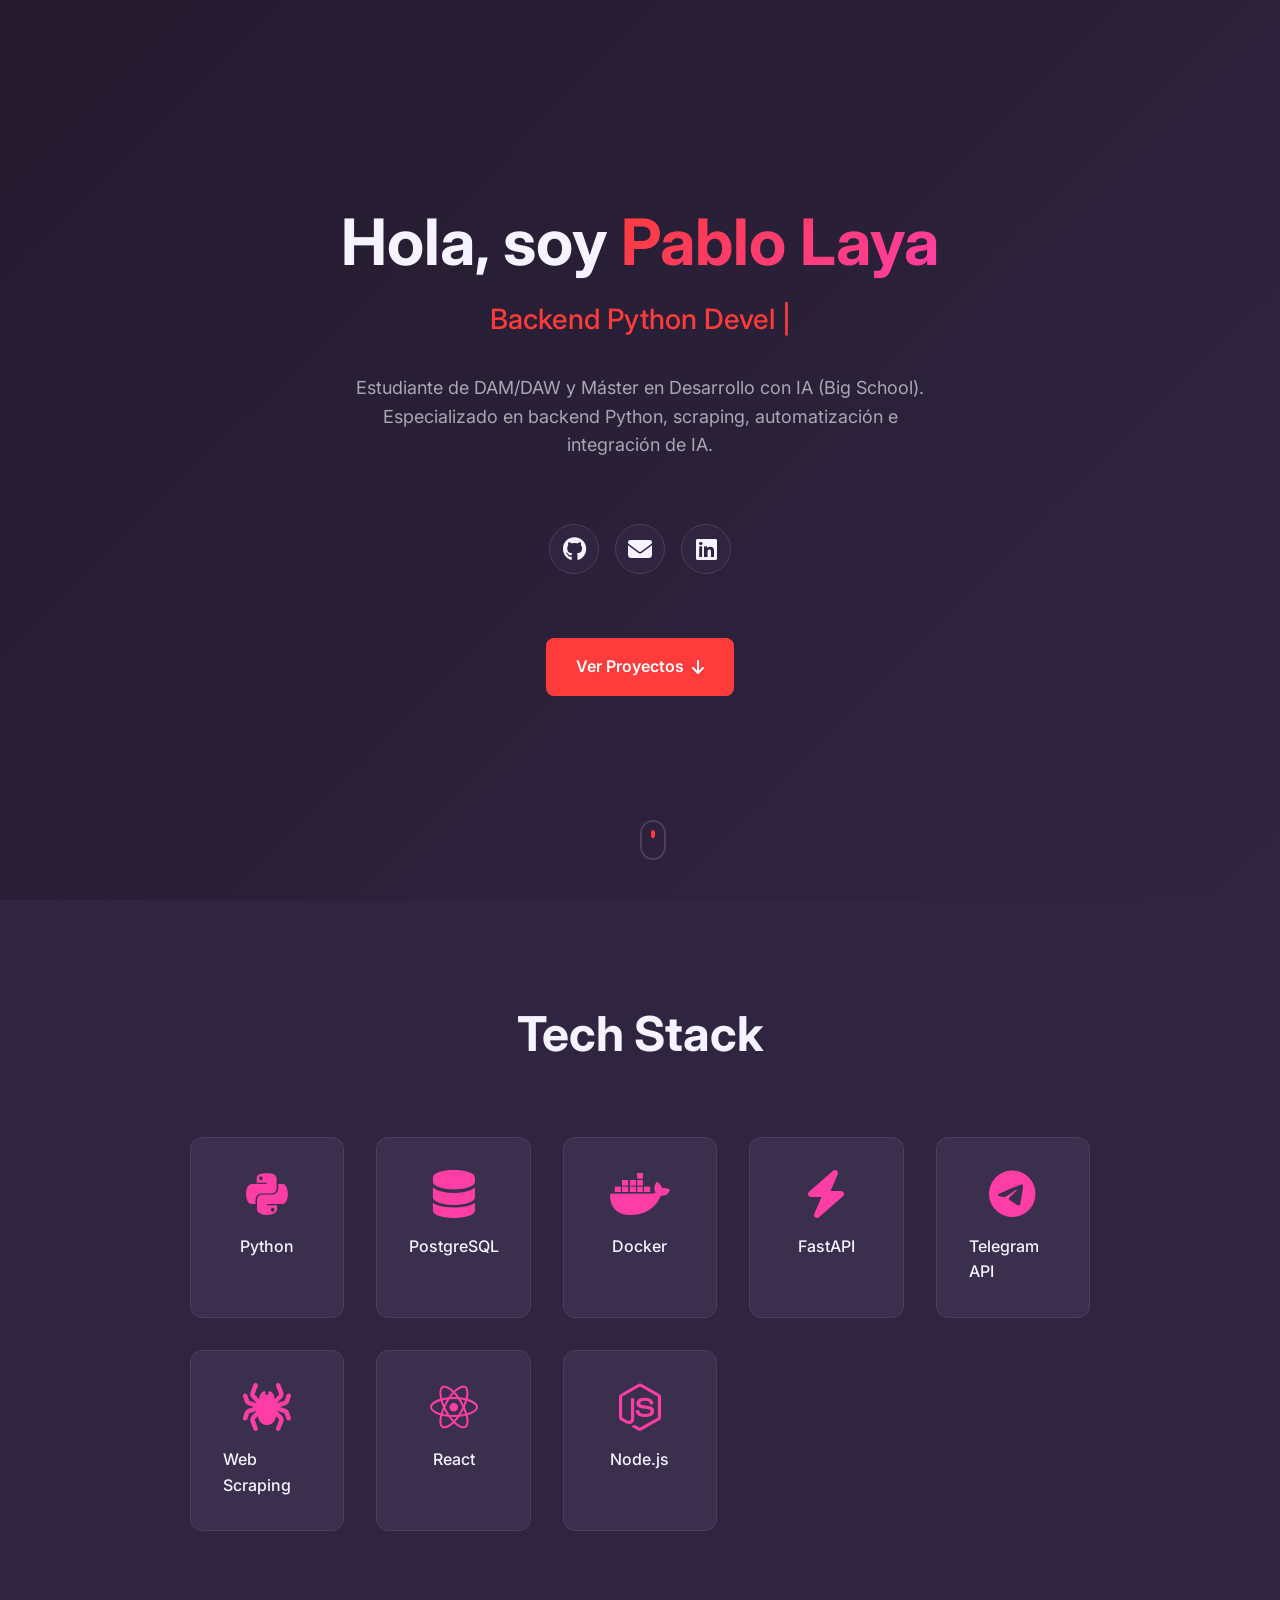
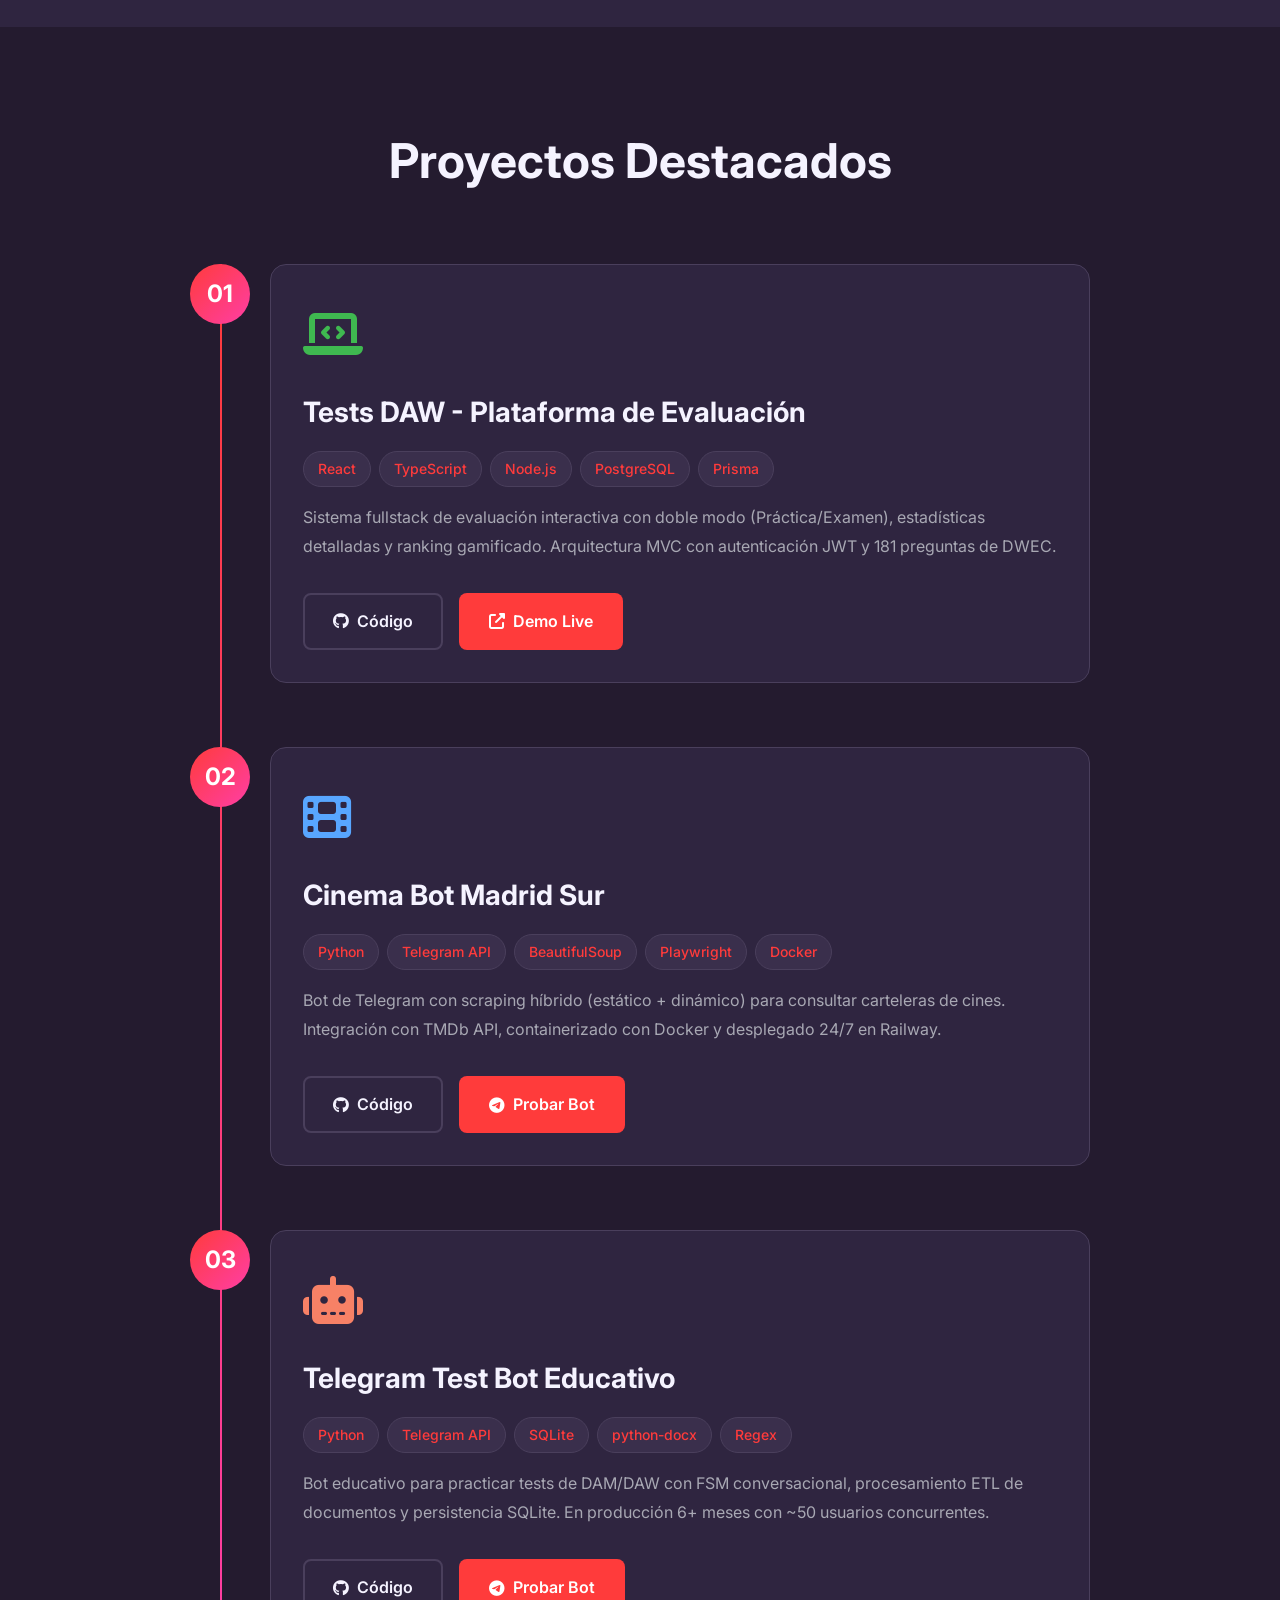
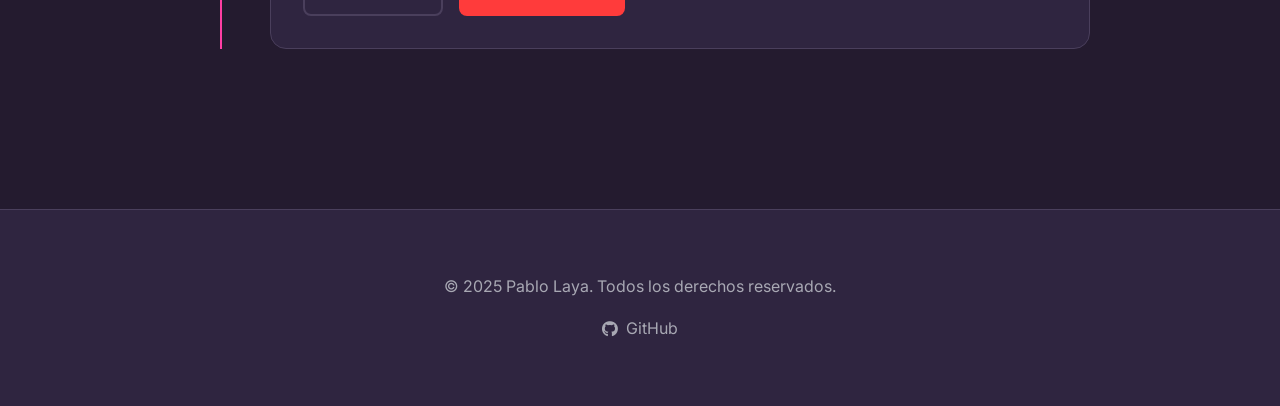
==== index.html @ 4c07b193 "feat(index): añadir icono de LinkedIn junto a GitHub y email" ====
<!DOCTYPE html>
<html lang="es">
<head>
    <meta charset="UTF-8">
    <meta name="viewport" content="width=device-width, initial-scale=1.0">
    <meta name="description" content="Portfolio de Pablo Laya - Backend Python Developer especializado en scraping, automatización e integración de IA">
    <meta name="author" content="Pablo Laya">
    
    <!-- Open Graph -->
    <meta property="og:title" content="Pablo Laya - Backend Python Developer">
    <meta property="og:description" content="Portfolio de proyectos: Bots de Telegram, Web Scraping y Aplicaciones Full Stack">
    <meta property="og:type" content="website">
    <meta property="og:url" content="https://prodelaya.dev">
    
    <title>Pablo Laya | Backend Python Developer</title>
    
    <!-- Favicon -->
    <link rel="icon" href="assets/favicon-16.png?v=1" sizes="16x16" type="image/png">
    
    <!-- Fonts -->
    <link rel="preconnect" href="https://fonts.googleapis.com">
    <link rel="preconnect" href="https://fonts.gstatic.com" crossorigin>
    <link href="https://fonts.googleapis.com/css2?family=Inter:wght@400;500;600;700&display=swap" rel="stylesheet">
    
    <!-- Font Awesome -->
    <link rel="stylesheet" href="https://cdnjs.cloudflare.com/ajax/libs/font-awesome/6.4.2/css/all.min.css">
    
    <!-- AOS Animation Library -->
    <link rel="stylesheet" href="https://unpkg.com/aos@2.3.1/dist/aos.css">
    
    <!-- Estilos -->
    <link rel="stylesheet" href="styles.css">
</head>
<body>
    <!-- HERO SECTION -->
    <section class="hero" id="hero">
        <div class="container">
            <div class="hero-content" data-aos="fade-up" data-aos-duration="800">
                <h1 class="hero-title">
                    Hola, soy <span class="gradient-text">Pablo Laya</span>
                </h1>
                <div class="hero-subtitle">
                    <span id="typing-text"></span>
                    <span class="cursor">|</span>
                </div>
                <p class="hero-description">
                    Estudiante de DAM/DAW y Máster en Desarrollo con IA (Big School).
                    Especializado en backend Python, scraping, automatización e integración de IA.
                </p>
                
                <div class="social-links">
                    <a href="https://github.com/Prodelaya" target="_blank" rel="noopener" class="social-link" aria-label="GitHub">
                        <i class="fa-brands fa-github"></i>
                    </a>
                    <button id="emailBtn" class="social-link" aria-label="Email" title="Copiar email">
                        <i class="fa-solid fa-envelope"></i>
                    </button>
                    <a href="https://www.linkedin.com/in/pablo-laya-bol%C3%ADvar/" target="_blank" rel="noopener" class="social-link" aria-label="LinkedIn">
                    <i class="fab fa-linkedin"></i>
                    </a>

                </div>
                
                <a href="#projects" class="btn-primary scroll-btn">
                    Ver Proyectos
                    <i class="fa-solid fa-arrow-down"></i>
                </a>
            </div>
        </div>
        
        <!-- Scroll indicator -->
        <div class="scroll-indicator" data-aos="fade-up" data-aos-delay="1000">
            <div class="mouse"></div>
        </div>
    </section>

    <!-- TECH STACK SECTION -->
    <section class="tech-stack" id="tech-stack">
        <div class="container">
            <h2 class="section-title" data-aos="fade-up">Tech Stack</h2>
            <div class="tech-grid">
                <div class="tech-item" data-aos="zoom-in" data-aos-delay="100">
                    <i class="fa-brands fa-python"></i>
                    <span>Python</span>
                </div>
                <div class="tech-item" data-aos="zoom-in" data-aos-delay="150">
                    <i class="fa-solid fa-database"></i>
                    <span>PostgreSQL</span>
                </div>
                <div class="tech-item" data-aos="zoom-in" data-aos-delay="200">
                    <i class="fa-brands fa-docker"></i>
                    <span>Docker</span>
                </div>
                <div class="tech-item" data-aos="zoom-in" data-aos-delay="250">
                    <i class="fa-solid fa-bolt"></i>
                    <span>FastAPI</span>
                </div>
                <div class="tech-item" data-aos="zoom-in" data-aos-delay="300">
                    <i class="fa-brands fa-telegram"></i>
                    <span>Telegram API</span>
                </div>
                <div class="tech-item" data-aos="zoom-in" data-aos-delay="350">
                    <i class="fa-solid fa-spider"></i>
                    <span>Web Scraping</span>
                </div>
                <div class="tech-item" data-aos="zoom-in" data-aos-delay="400">
                    <i class="fa-brands fa-react"></i>
                    <span>React</span>
                </div>
                <div class="tech-item" data-aos="zoom-in" data-aos-delay="450">
                    <i class="fa-brands fa-node-js"></i>
                    <span>Node.js</span>
                </div>
            </div>
        </div>
    </section>

    <!-- PROJECTS SECTION -->
    <section class="projects" id="projects">
        <div class="container">
            <h2 class="section-title" data-aos="fade-up">Proyectos Destacados</h2>
            
            <div class="timeline">
                <!-- Project 1: Tests DAW -->
                <div class="project-card" data-aos="fade-up" data-aos-delay="100">
                    <div class="project-number">01</div>
                    <div class="project-content">
                        <div class="project-icon" style="color: #3fb950;">
                            <i class="fa-solid fa-laptop-code"></i>
                        </div>
                        <h3 class="project-title">Tests DAW - Plataforma de Evaluación</h3>
                        <div class="tech-badges">
                            <span class="badge">React</span>
                            <span class="badge">TypeScript</span>
                            <span class="badge">Node.js</span>
                            <span class="badge">PostgreSQL</span>
                            <span class="badge">Prisma</span>
                        </div>
                        <p class="project-description">
                            Sistema fullstack de evaluación interactiva con doble modo (Práctica/Examen), 
                            estadísticas detalladas y ranking gamificado. Arquitectura MVC con autenticación JWT 
                            y 181 preguntas de DWEC.
                        </p>
                        <div class="project-links">
                            <a href="https://github.com/Prodelaya/proyecto-daw-tests" target="_blank" rel="noopener" class="btn-secondary">
                                <i class="fa-brands fa-github"></i> Código
                            </a>
                            <a href="https://tests-daw.prodelaya.dev/" target="_blank" rel="noopener" class="btn-primary">
                                <i class="fa-solid fa-external-link-alt"></i> Demo Live
                            </a>
                        </div>
                    </div>
                </div>

                <!-- Project 2: Cinema Bot -->
                <div class="project-card" data-aos="fade-up" data-aos-delay="200">
                    <div class="project-number">02</div>
                    <div class="project-content">
                        <div class="project-icon" style="color: #58a6ff;">
                            <i class="fa-solid fa-film"></i>
                        </div>
                        <h3 class="project-title">Cinema Bot Madrid Sur</h3>
                        <div class="tech-badges">
                            <span class="badge">Python</span>
                            <span class="badge">Telegram API</span>
                            <span class="badge">BeautifulSoup</span>
                            <span class="badge">Playwright</span>
                            <span class="badge">Docker</span>
                        </div>
                        <p class="project-description">
                            Bot de Telegram con scraping híbrido (estático + dinámico) para consultar carteleras 
                            de cines. Integración con TMDb API, containerizado con Docker y desplegado 24/7 en Railway.
                        </p>
                        <div class="project-links">
                            <a href="https://github.com/Prodelaya/bot-cinema-madrid-sur" target="_blank" rel="noopener" class="btn-secondary">
                                <i class="fa-brands fa-github"></i> Código
                            </a>
                            <a href="https://t.me/cinema_sur_madrid_bot" target="_blank" rel="noopener" class="btn-primary">
                                <i class="fa-brands fa-telegram"></i> Probar Bot
                            </a>
                        </div>
                    </div>
                </div>

                <!-- Project 3: Test Bot -->
                <div class="project-card" data-aos="fade-up" data-aos-delay="300">
                    <div class="project-number">03</div>
                    <div class="project-content">
                        <div class="project-icon" style="color: #f78166;">
                            <i class="fa-solid fa-robot"></i>
                        </div>
                        <h3 class="project-title">Telegram Test Bot Educativo</h3>
                        <div class="tech-badges">
                            <span class="badge">Python</span>
                            <span class="badge">Telegram API</span>
                            <span class="badge">SQLite</span>
                            <span class="badge">python-docx</span>
                            <span class="badge">Regex</span>
                        </div>
                        <p class="project-description">
                            Bot educativo para practicar tests de DAM/DAW con FSM conversacional, procesamiento ETL 
                            de documentos y persistencia SQLite. En producción 6+ meses con ~50 usuarios concurrentes.
                        </p>
                        <div class="project-links">
                            <a href="https://github.com/Prodelaya/telegram-test-bot" target="_blank" rel="noopener" class="btn-secondary">
                                <i class="fa-brands fa-github"></i> Código
                            </a>
                            <a href="https://t.me/Tests_Jobie_Bot" target="_blank" rel="noopener" class="btn-primary">
                                <i class="fa-brands fa-telegram"></i> Probar Bot
                            </a>
                        </div>
                    </div>
                </div>
            </div>
        </div>
    </section>

    <!-- FOOTER -->
    <footer class="footer">
        <div class="container">
            <p>&copy; 2025 Pablo Laya. Todos los derechos reservados.</p>
            <div class="footer-links">
                <a href="https://github.com/Prodelaya" target="_blank" rel="noopener">
                    <i class="fa-brands fa-github"></i> GitHub
                </a>
            </div>
        </div>
    </footer>

    <!-- Modal de Email -->
    <div id="emailModal" class="email-modal">
        <div class="email-modal-content">
            <button id="closeModal" class="close-modal">&times;</button>
            <div class="email-display">proyectos.delaya@gmail.com</div>
            <button id="copyEmailBtn" class="btn-primary">
                <i class="fa-solid fa-copy"></i> Copiar Email
            </button>
        </div>
    </div>

    <!-- Toast de confirmación -->
    <div id="toast" class="toast">
        <i class="fa-solid fa-check-circle"></i>
        <span>Email copiado al portapapeles</span>
    </div>

    <!-- Scripts -->
    <script src="https://unpkg.com/aos@2.3.1/dist/aos.js"></script>
    <script src="script.js"></script>
</body>
</html>
---- styles.css ----
/* ========================================
   CSS VARIABLES (Dark Purple Theme)
   ======================================== */
:root {
    /* Colors */
    --bg-primary: #241B2F;
    --bg-secondary: #2F2540;
    --bg-tertiary: #3A2F4C;
    --bg-pattern: #7d6e8f;
    
    --text-primary: #F5F3FF;
    --text-secondary: #A8A8B3;
    
    --accent: #FF3B3B;
    --accent-hover: #FF6B6B;
    --accent-secondary: #FF3EA5;
    --accent-dark: #ad1d38;
    
    --success: #FF3EA5;
    --warning: #FF6B6B;
    --border: #4A3F5C;
    
    /* Typography */
    --font-family: 'Inter', -apple-system, BlinkMacSystemFont, 'Segoe UI', sans-serif;
    --font-size-base: 16px;
    
    /* Spacing */
    --spacing-xs: 0.5rem;
    --spacing-sm: 1rem;
    --spacing-md: 2rem;
    --spacing-lg: 4rem;
    --spacing-xl: 6rem;
    
    /* Transitions */
    --transition-fast: 0.2s ease;
    --transition-normal: 0.3s ease;
}

/* ========================================
   RESET & BASE STYLES
   ======================================== */
* {
    margin: 0;
    padding: 0;
    box-sizing: border-box;
}

html {
    scroll-behavior: smooth;
    font-size: var(--font-size-base);
}

body {
    font-family: var(--font-family);
    background-color: var(--bg-primary);
    color: var(--text-primary);
    line-height: 1.6;
    overflow-x: hidden;
}

.container {
    max-width: 1200px;
    margin: 0 auto;
    padding: 0 var(--spacing-md);
}

/* ========================================
   HERO SECTION
   ======================================== */
.hero {
    min-height: 100vh;
    display: flex;
    align-items: center;
    justify-content: center;
    position: relative;
    background: linear-gradient(135deg, var(--bg-primary) 0%, var(--bg-secondary) 100%);
}

.hero-content {
    text-align: center;
    max-width: 800px;
    user-select: none; /* Evitar selección de texto */
    cursor: default; /* Cursor normal en toda la sección */
}

.hero-title {
    font-size: clamp(2.5rem, 5vw, 4rem);
    font-weight: 700;
    margin-bottom: var(--spacing-sm);
    line-height: 1.2;
}

.gradient-text {
    background: linear-gradient(135deg, #FF3B3B 0%, #FF3EA5 100%);
    -webkit-background-clip: text;
    -webkit-text-fill-color: transparent;
    background-clip: text;
}

.hero-subtitle {
    font-size: clamp(1.25rem, 3vw, 1.75rem);
    color: var(--accent);
    margin-bottom: var(--spacing-md);
    min-height: 2.5rem;
    font-weight: 500;
}

.cursor {
    animation: blink 1s infinite;
}

@keyframes blink {
    0%, 50% { opacity: 1; }
    51%, 100% { opacity: 0; }
}

.hero-description {
    font-size: 1.125rem;
    color: var(--text-secondary);
    margin-bottom: var(--spacing-lg);
    max-width: 600px;
    margin-left: auto;
    margin-right: auto;
}

/* Social Links */
.social-links {
    display: flex;
    gap: var(--spacing-sm);
    justify-content: center;
    margin-bottom: var(--spacing-lg);
}

.social-link {
    width: 50px;
    height: 50px;
    display: flex;
    align-items: center;
    justify-content: center;
    background-color: var(--bg-secondary);
    border: 1px solid var(--border);
    border-radius: 50%;
    color: var(--text-primary);
    font-size: 1.5rem;
    text-decoration: none;
    transition: all var(--transition-normal);
    cursor: pointer; /* Cursor pointer explícito para botones */
}

.social-link:hover {
    background-color: var(--accent);
    border-color: var(--accent);
    transform: translateY(-4px) scale(1.1);
}

/* Buttons */
.btn-primary,
.btn-secondary {
    display: inline-flex;
    align-items: center;
    gap: 0.5rem;
    padding: 0.875rem 1.75rem;
    border-radius: 8px;
    font-weight: 600;
    text-decoration: none;
    transition: all var(--transition-normal);
    border: 2px solid transparent;
}

.btn-primary {
    background-color: var(--accent);
    color: #fff;
}

.btn-primary:hover {
    background-color: var(--accent-hover);
    transform: translateY(-2px);
    box-shadow: 0 8px 20px rgba(88, 166, 255, 0.3);
}

.btn-secondary {
    background-color: transparent;
    color: var(--text-primary);
    border-color: var(--border);
}

.btn-secondary:hover {
    border-color: var(--accent);
    color: var(--accent);
    transform: translateY(-2px);
}

/* Scroll Indicator */
.scroll-indicator {
    position: absolute;
    bottom: 40px;
    left: 50%;
    transform: translateX(-50%);
}

.mouse {
    width: 26px;
    height: 40px;
    border: 2px solid var(--border);
    border-radius: 20px;
    position: relative;
}

.mouse::before {
    content: '';
    width: 4px;
    height: 8px;
    background: var(--accent);
    border-radius: 2px;
    position: absolute;
    top: 8px;
    left: 50%;
    transform: translateX(-50%);
    animation: scroll 2s infinite;
}

@keyframes scroll {
    0% { opacity: 1; top: 8px; }
    100% { opacity: 0; top: 20px; }
}

/* ========================================
   TECH STACK SECTION
   ======================================== */
.tech-stack {
    padding: var(--spacing-xl) 0;
    background-color: var(--bg-secondary);
}

.section-title {
    font-size: clamp(2rem, 4vw, 3rem);
    text-align: center;
    margin-bottom: var(--spacing-lg);
    font-weight: 700;
}

.tech-grid {
    display: grid;
    grid-template-columns: repeat(auto-fit, minmax(140px, 1fr));
    gap: var(--spacing-md);
    max-width: 900px;
    margin: 0 auto;
}

.tech-item {
    display: flex;
    flex-direction: column;
    align-items: center;
    gap: var(--spacing-sm);
    padding: var(--spacing-md);
    background-color: var(--bg-tertiary);
    border: 1px solid var(--border);
    border-radius: 12px;
    transition: all var(--transition-normal);
}

.tech-item:hover {
    border-color: var(--success);
    transform: translateY(-8px);
    box-shadow: 0 12px 24px rgba(255, 62, 165, 0.2);
}

.tech-item i {
    font-size: 3rem;
    color: var(--success);
}

.tech-item span {
    font-weight: 500;
    color: var(--text-primary);
}

/* ========================================
   PROJECTS SECTION
   ======================================== */
.projects {
    padding: var(--spacing-xl) 0;
    background-color: var(--bg-primary);
}

.timeline {
    position: relative;
    max-width: 900px;
    margin: 0 auto;
}

/* Timeline Line */
.timeline::before {
    content: '';
    position: absolute;
    left: 30px;
    top: 0;
    bottom: 0;
    width: 2px;
    background: linear-gradient(to bottom, #FF3B3B, #FF3EA5);
}

.project-card {
    position: relative;
    margin-bottom: var(--spacing-lg);
    padding-left: 80px;
}

.project-number {
    position: absolute;
    left: 0;
    top: 0;
    width: 60px;
    height: 60px;
    background: linear-gradient(135deg, #FF3B3B, #FF3EA5);
    border-radius: 50%;
    display: flex;
    align-items: center;
    justify-content: center;
    font-size: 1.5rem;
    font-weight: 700;
    color: #fff;
    z-index: 2;
}

.project-content {
    background-color: var(--bg-secondary);
    border: 1px solid var(--border);
    border-radius: 16px;
    padding: var(--spacing-md);
    transition: all var(--transition-normal);
}

.project-content:hover {
    border-color: var(--accent);
    transform: translateY(-4px);
    box-shadow: 0 12px 30px rgba(88, 166, 255, 0.15);
}

.project-icon {
    font-size: 3rem;
    margin-bottom: var(--spacing-sm);
}

.project-title {
    font-size: 1.75rem;
    margin-bottom: var(--spacing-sm);
    color: var(--text-primary);
}

.tech-badges {
    display: flex;
    flex-wrap: wrap;
    gap: 0.5rem;
    margin-bottom: var(--spacing-sm);
}

.badge {
    padding: 0.375rem 0.875rem;
    background-color: var(--bg-tertiary);
    border: 1px solid var(--border);
    border-radius: 20px;
    font-size: 0.875rem;
    color: var(--accent);
    font-weight: 500;
}

.project-description {
    color: var(--text-secondary);
    margin-bottom: var(--spacing-md);
    line-height: 1.8;
}

.project-links {
    display: flex;
    gap: var(--spacing-sm);
    flex-wrap: wrap;
}

/* ========================================
   FOOTER
   ======================================== */
.footer {
    background-color: var(--bg-secondary);
    padding: var(--spacing-lg) 0;
    text-align: center;
    border-top: 1px solid var(--border);
}

.footer p {
    color: var(--text-secondary);
    margin-bottom: var(--spacing-sm);
}

.footer-links {
    display: flex;
    justify-content: center;
    gap: var(--spacing-md);
}

.footer-links a {
    color: var(--text-secondary);
    text-decoration: none;
    transition: color var(--transition-fast);
    display: flex;
    align-items: center;
    gap: 0.5rem;
}

.footer-links a:hover {
    color: var(--accent);
}

/* ========================================
   RESPONSIVE
   ======================================== */
@media (max-width: 768px) {
    :root {
        --spacing-lg: 3rem;
        --spacing-xl: 4rem;
    }
    
    .hero-title {
        font-size: 2rem;
    }
    
    .hero-subtitle {
        font-size: 1.25rem;
    }
    
    .tech-grid {
        grid-template-columns: repeat(auto-fit, minmax(120px, 1fr));
        gap: var(--spacing-sm);
    }
    
    .timeline::before {
        left: 20px;
    }
    
    .project-card {
        padding-left: 60px;
    }
    
    .project-number {
        width: 50px;
        height: 50px;
        font-size: 1.25rem;
    }
    
    .project-title {
        font-size: 1.5rem;
    }
    
    .project-links {
        flex-direction: column;
    }
    
    .btn-primary,
    .btn-secondary {
        width: 100%;
        justify-content: center;
    }
}

@media (max-width: 480px) {
    .container {
        padding: 0 var(--spacing-sm);
    }
    
    .tech-grid {
        grid-template-columns: repeat(2, 1fr);
    }
    
    .social-links {
        gap: 0.75rem;
    }
    
    .social-link {
        width: 45px;
        height: 45px;
        font-size: 1.25rem;
    }
}

/* ========================================
   EMAIL MODAL
   ======================================== */
.email-modal {
    display: none;
    position: fixed;
    top: 0;
    left: 0;
    width: 100%;
    height: 100%;
    background-color: rgba(0, 0, 0, 0.8);
    z-index: 1000;
    justify-content: center;
    align-items: center;
    backdrop-filter: blur(4px);
}

.email-modal.active {
    display: flex;
    animation: fadeIn 0.3s ease;
}

@keyframes fadeIn {
    from { opacity: 0; }
    to { opacity: 1; }
}

.email-modal-content {
    background-color: var(--bg-secondary);
    border: 1px solid var(--border);
    border-radius: 16px;
    padding: var(--spacing-lg);
    max-width: 500px;
    width: 90%;
    text-align: center;
    position: relative;
    animation: slideUp 0.3s ease;
}

@keyframes slideUp {
    from {
        transform: translateY(50px);
        opacity: 0;
    }
    to {
        transform: translateY(0);
        opacity: 1;
    }
}

.close-modal {
    position: absolute;
    top: 1rem;
    right: 1rem;
    background: none;
    border: none;
    color: var(--text-secondary);
    font-size: 2rem;
    cursor: pointer;
    transition: color var(--transition-fast);
    line-height: 1;
}

.close-modal:hover {
    color: var(--text-primary);
}

.email-display {
    font-family: 'Courier New', monospace;
    font-size: 1.25rem;
    color: var(--accent);
    background-color: var(--bg-tertiary);
    padding: var(--spacing-md);
    border-radius: 8px;
    margin-bottom: var(--spacing-md);
    border: 1px solid var(--border);
    word-break: break-all;
    user-select: all; /* Permitir selección solo del email */
}

#copyEmailBtn {
    width: 100%;
}

/* ========================================
   TOAST NOTIFICATION
   ======================================== */
.toast {
    position: fixed;
    bottom: 2rem;
    right: 2rem;
    background-color: var(--success);
    color: #fff;
    padding: 1rem 1.5rem;
    border-radius: 8px;
    display: flex;
    align-items: center;
    gap: 0.75rem;
    font-weight: 500;
    box-shadow: 0 8px 20px rgba(63, 185, 80, 0.4);
    transform: translateX(400px);
    transition: transform 0.3s ease;
    z-index: 2000;
}

.toast.show {
    transform: translateX(0);
}

.toast i {
    font-size: 1.25rem;
}

@media (max-width: 768px) {
    .toast {
        bottom: 1rem;
        right: 1rem;
        left: 1rem;
        width: auto;
    }
    
    .email-modal-content {
        padding: var(--spacing-md);
    }
    
    .email-display {
        font-size: 1rem;
    }
}
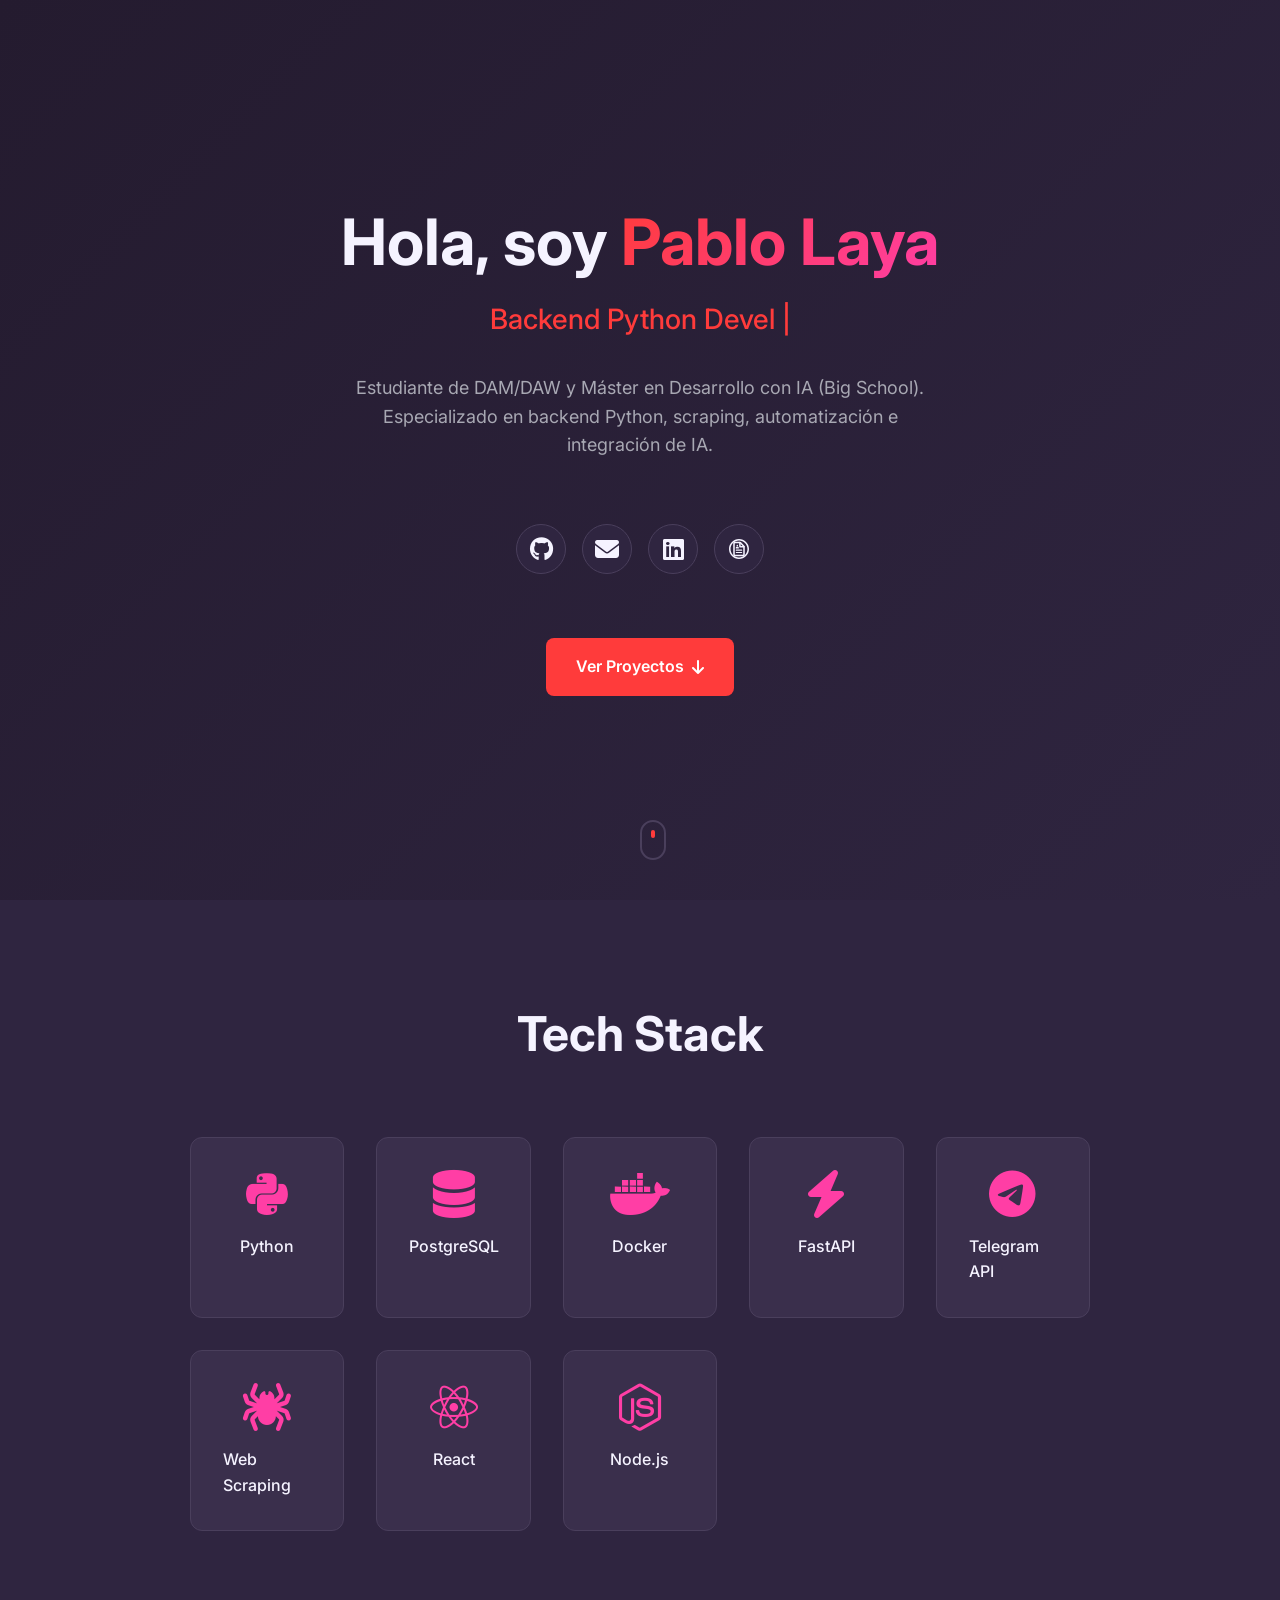
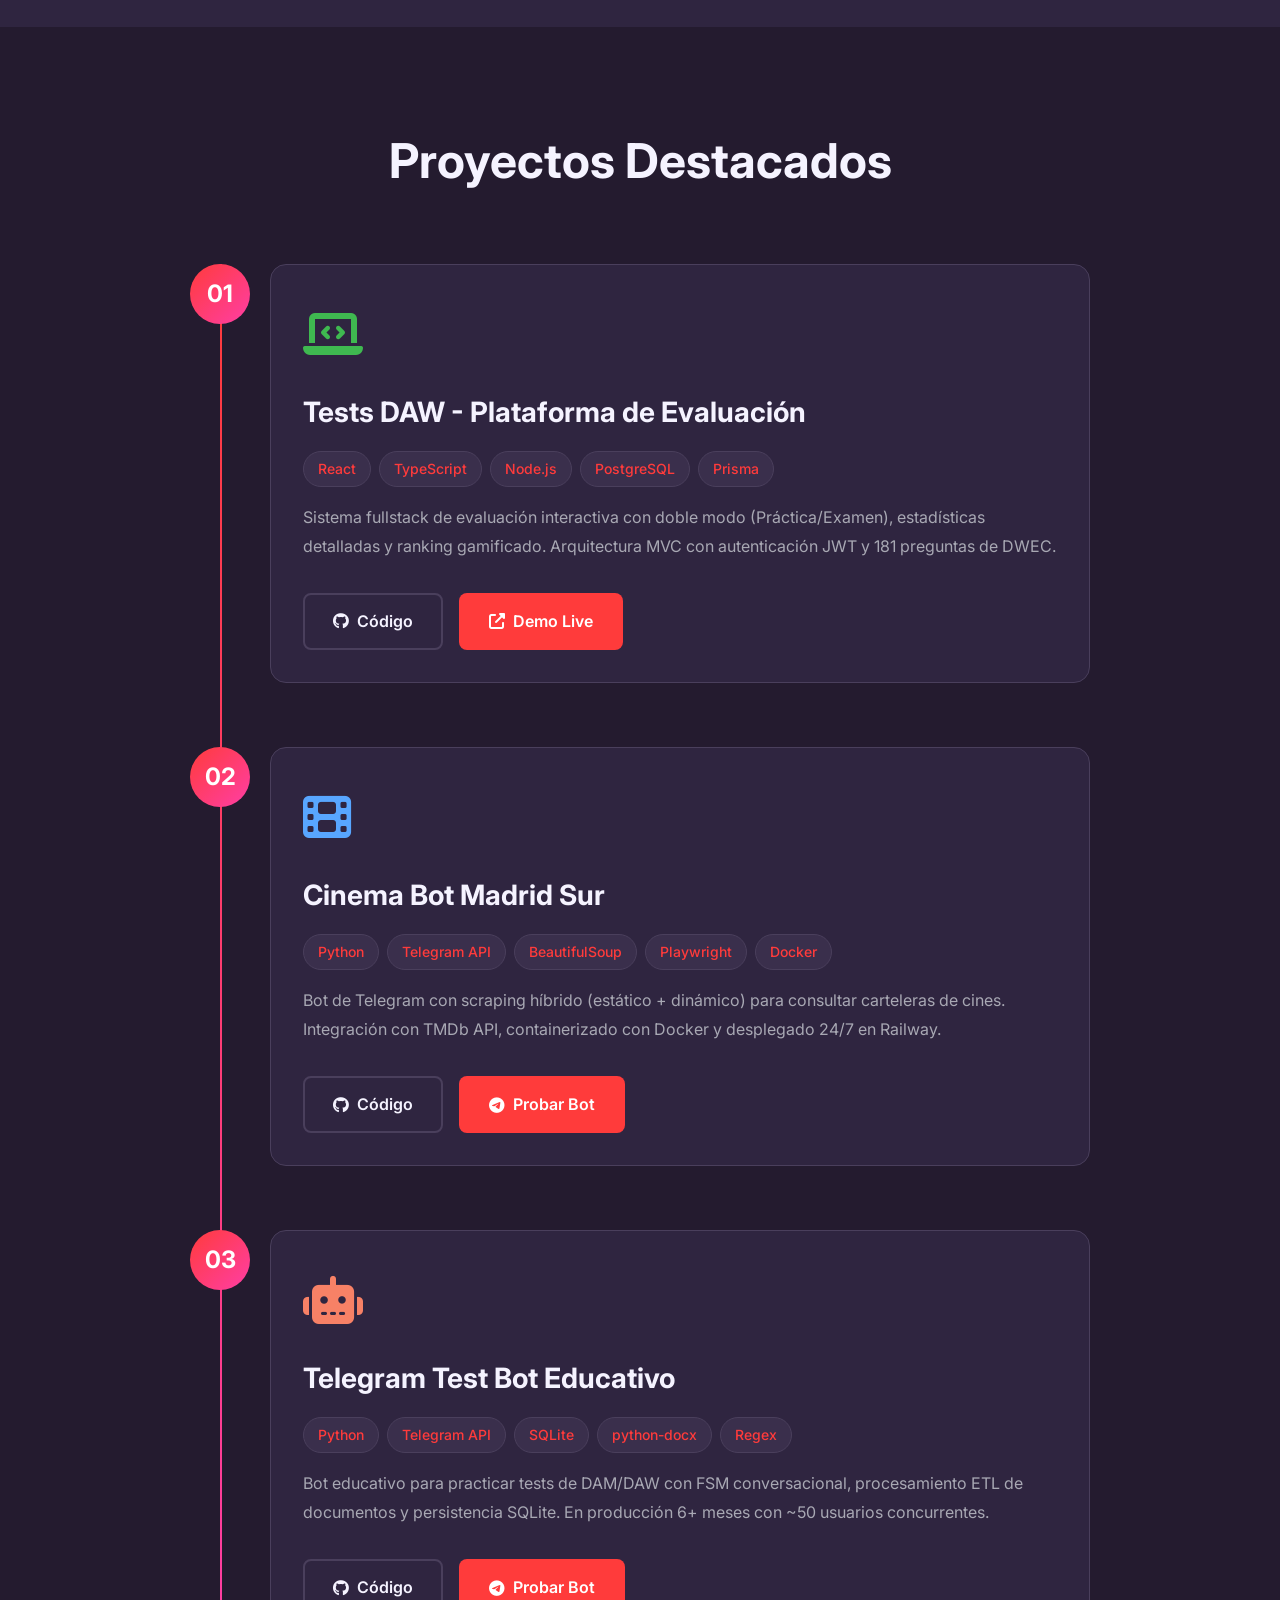
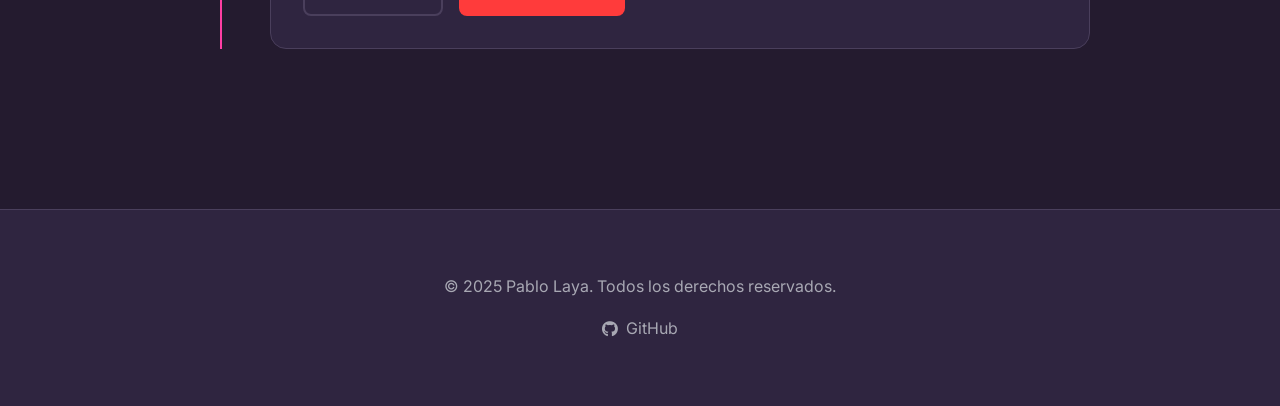
==== commit 878027b1: "add assets and CV" ====
--- a/index.html
+++ b/index.html
@@ -58,6 +58,20 @@
                     <a href="https://www.linkedin.com/in/pablo-laya-bol%C3%ADvar/" target="_blank" rel="noopener" class="social-link" aria-label="LinkedIn">
                     <i class="fab fa-linkedin"></i>
                     </a>
+                    <a href="assets/cv-pablo-laya.pdf" target="_blank" rel="noopener" class="social-link" aria-label="Ver CV">
+                    <svg xmlns="http://www.w3.org/2000/svg" width="20" height="20" viewBox="0 0 26 26">
+                        <g fill="currentColor">
+                        <path d="M10.8 9.35c.56 0 1.01-.45 1.01-1.01s-.45-1.01-1.01-1.01s-1.01.45-1.01 1.01s.45 1.01 1.01 1.01"/>
+                        <path fill-rule="evenodd" d="M12.83 11.55c0-1.08-.91-1.86-2.03-1.86s-2.03.78-2.03 1.86v.51c0 .09.04.18.1.24s.15.1.24.1h3.38c.09 0 .18-.04.24-.1s.1-.15.1-.24zM8.75 14.5a.75.75 0 0 1 .75-.75h7a.75.75 0 0 1 0 1.5h-7a.75.75 0 0 1-.75-.75m0 3a.75.75 0 0 1 .75-.75h7a.75.75 0 0 1 0 1.5h-7a.75.75 0 0 1-.75-.75" clip-rule="evenodd"/>
+                        <path fill-rule="evenodd" d="M5.5 5.5c0-1.102.898-2 2-2h6.69c.562 0 1.092.238 1.465.631l.006.007l4.312 4.702c.359.383.527.884.527 1.36v10.3c0 1.102-.898 2-2 2h-11c-1.102 0-2-.898-2-2zm8.689 0H7.5v15h11V10.192l-4.296-4.685l-.003-.001z" clip-rule="evenodd"/>
+                        <path fill-rule="evenodd" d="M14.19 3.5a1 1 0 0 1 1 1v4.7h4.31a1 1 0 1 1 0 2h-5.31a1 1 0 0 1-1-1V4.5a1 1 0 0 1 1-1" clip-rule="evenodd"/>
+                        <path fill-rule="evenodd" d="M13 24c6.075 0 11-4.925 11-11S19.075 2 13 2S2 6.925 2 13s4.925 11 11 11m0 2c7.18 0 13-5.82 13-13S20.18 0 13 0S0 5.82 0 13s5.82 13 13 13" clip-rule="evenodd"/>
+                        </g>
+                    </svg>
+                    </a>
+
+
+
 
                 </div>
                 
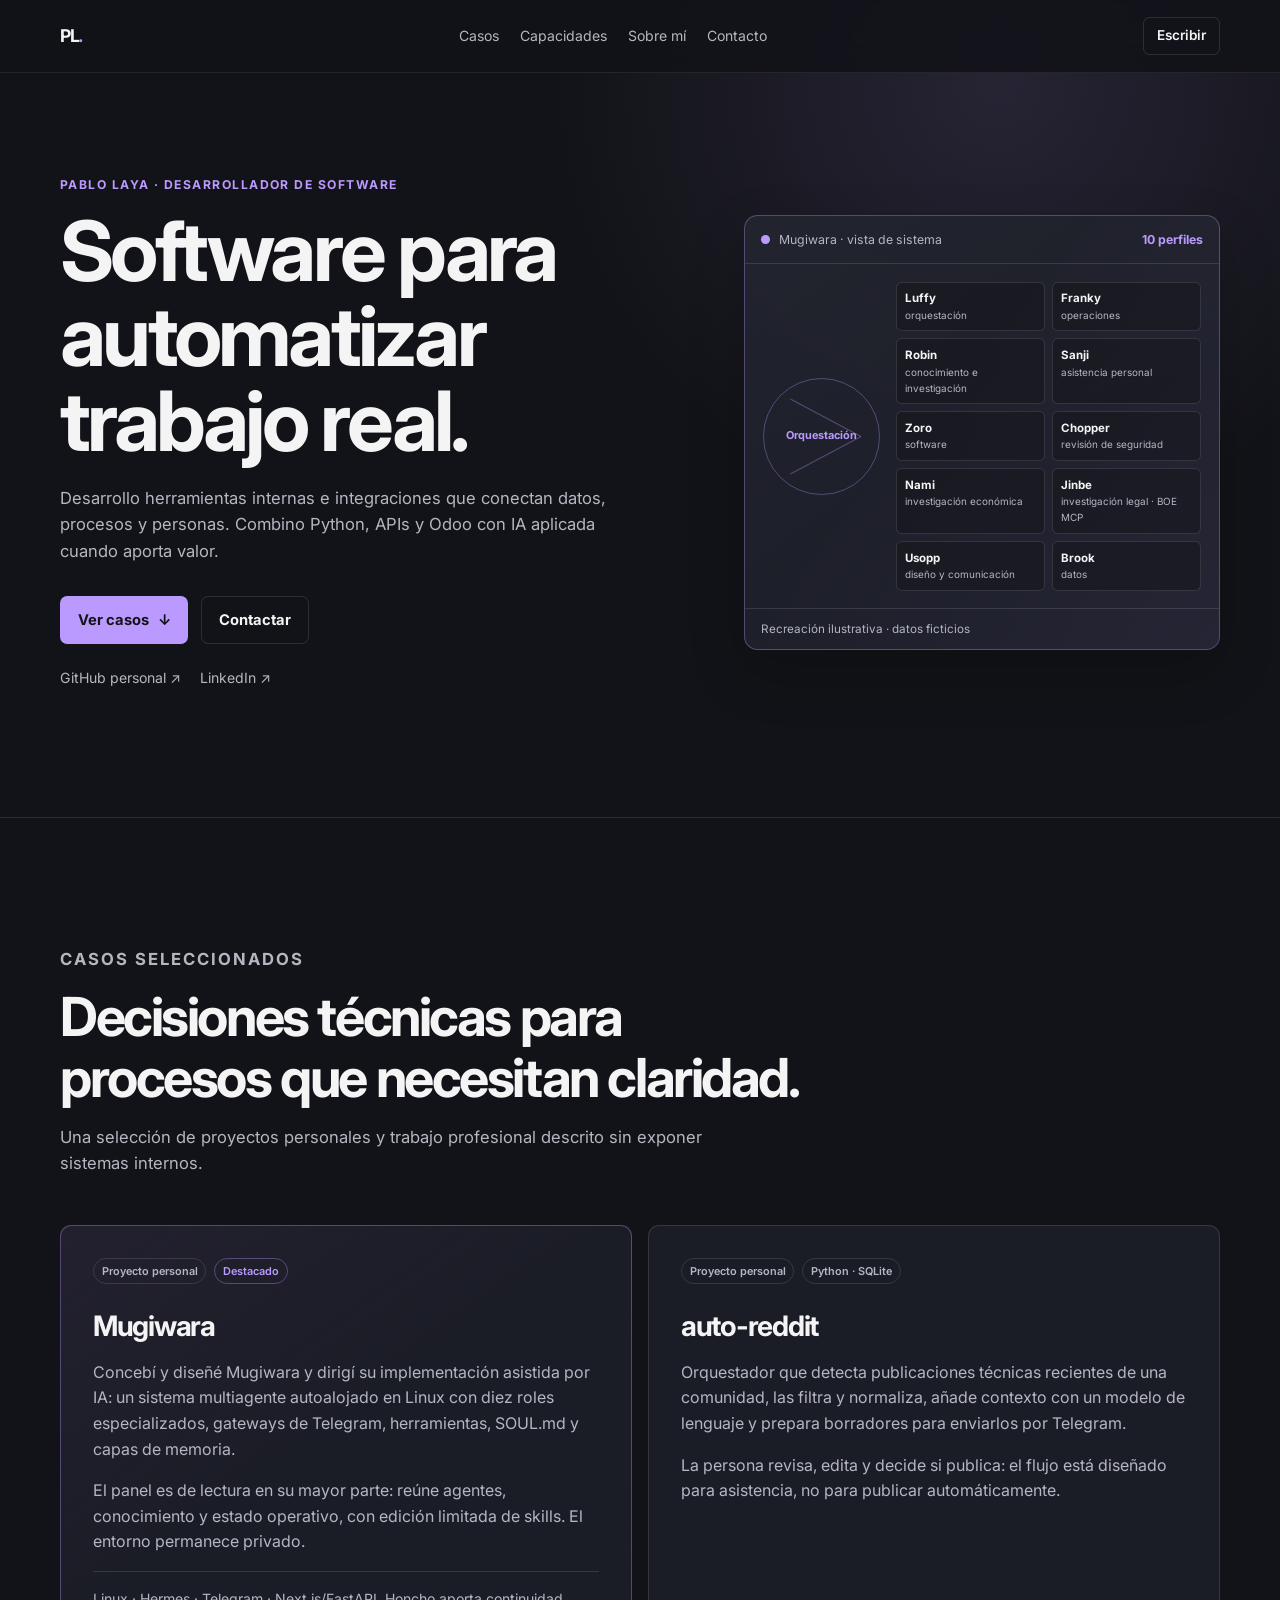
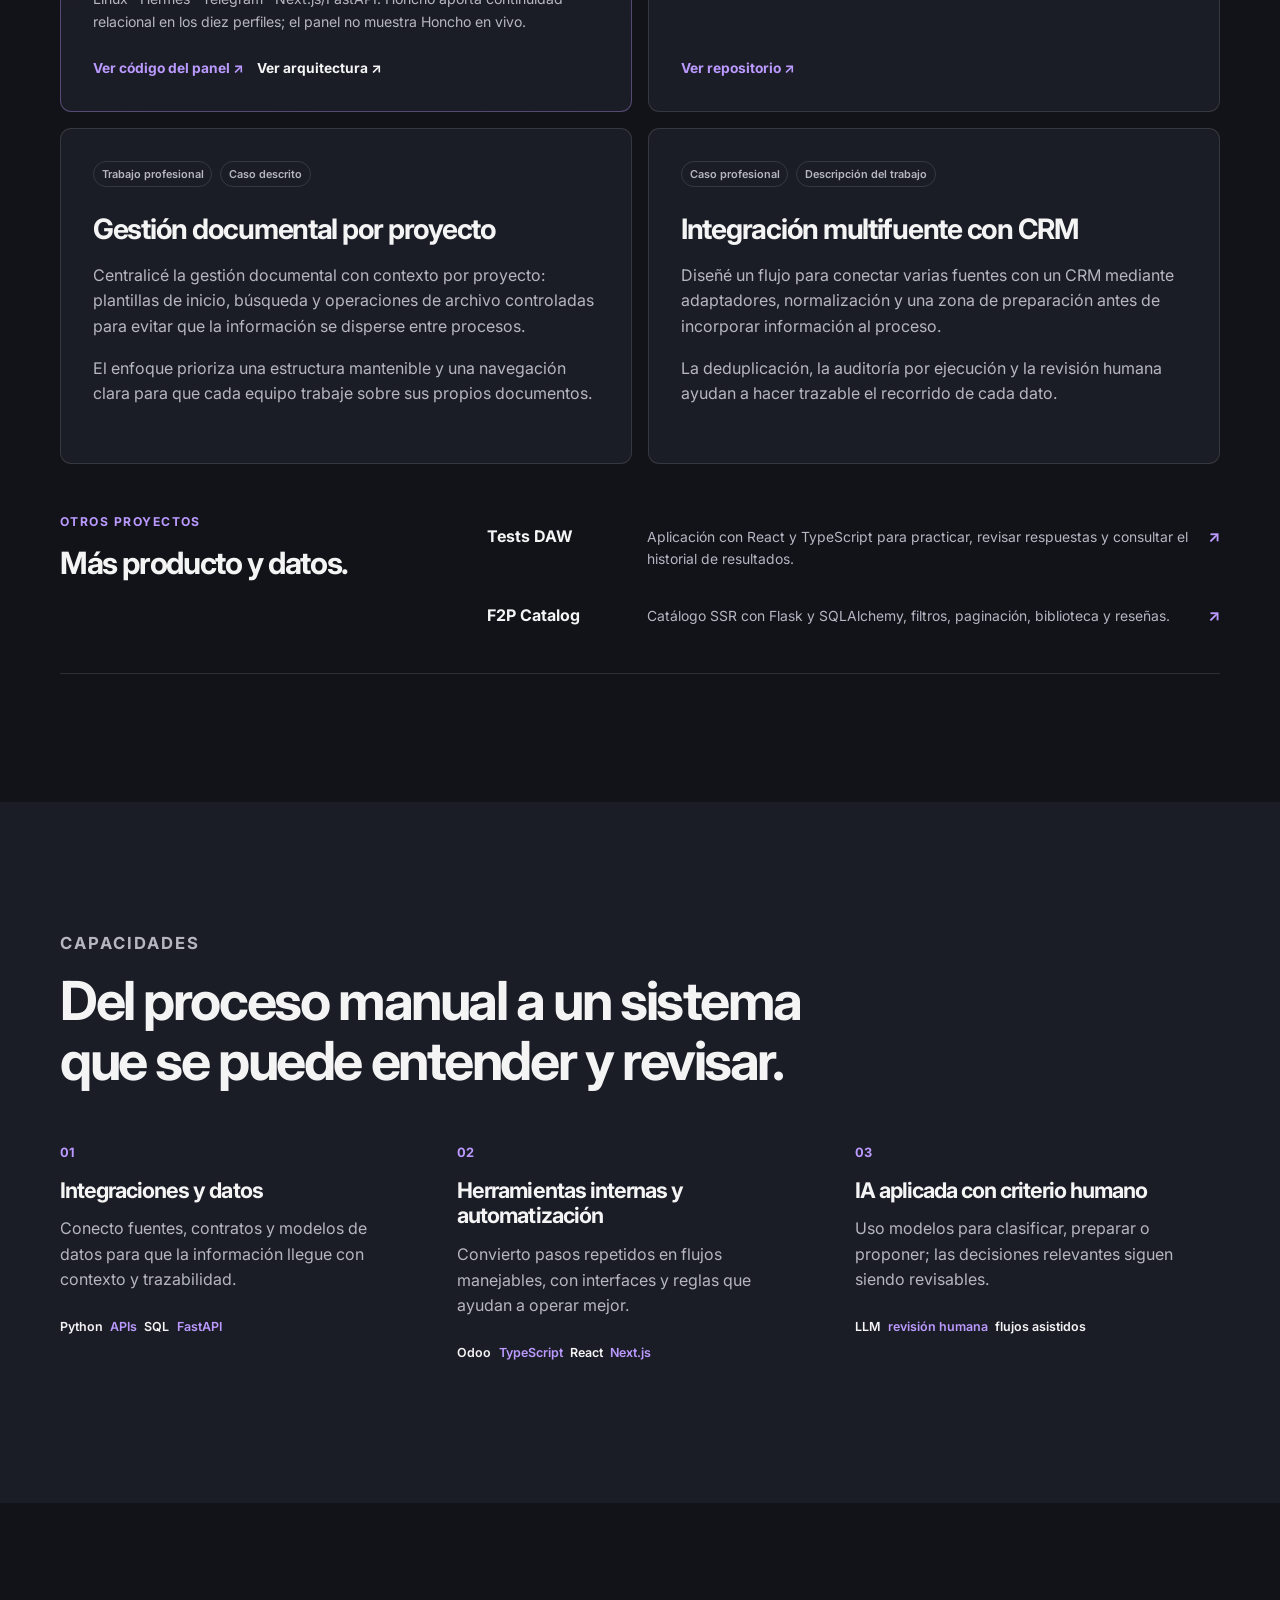
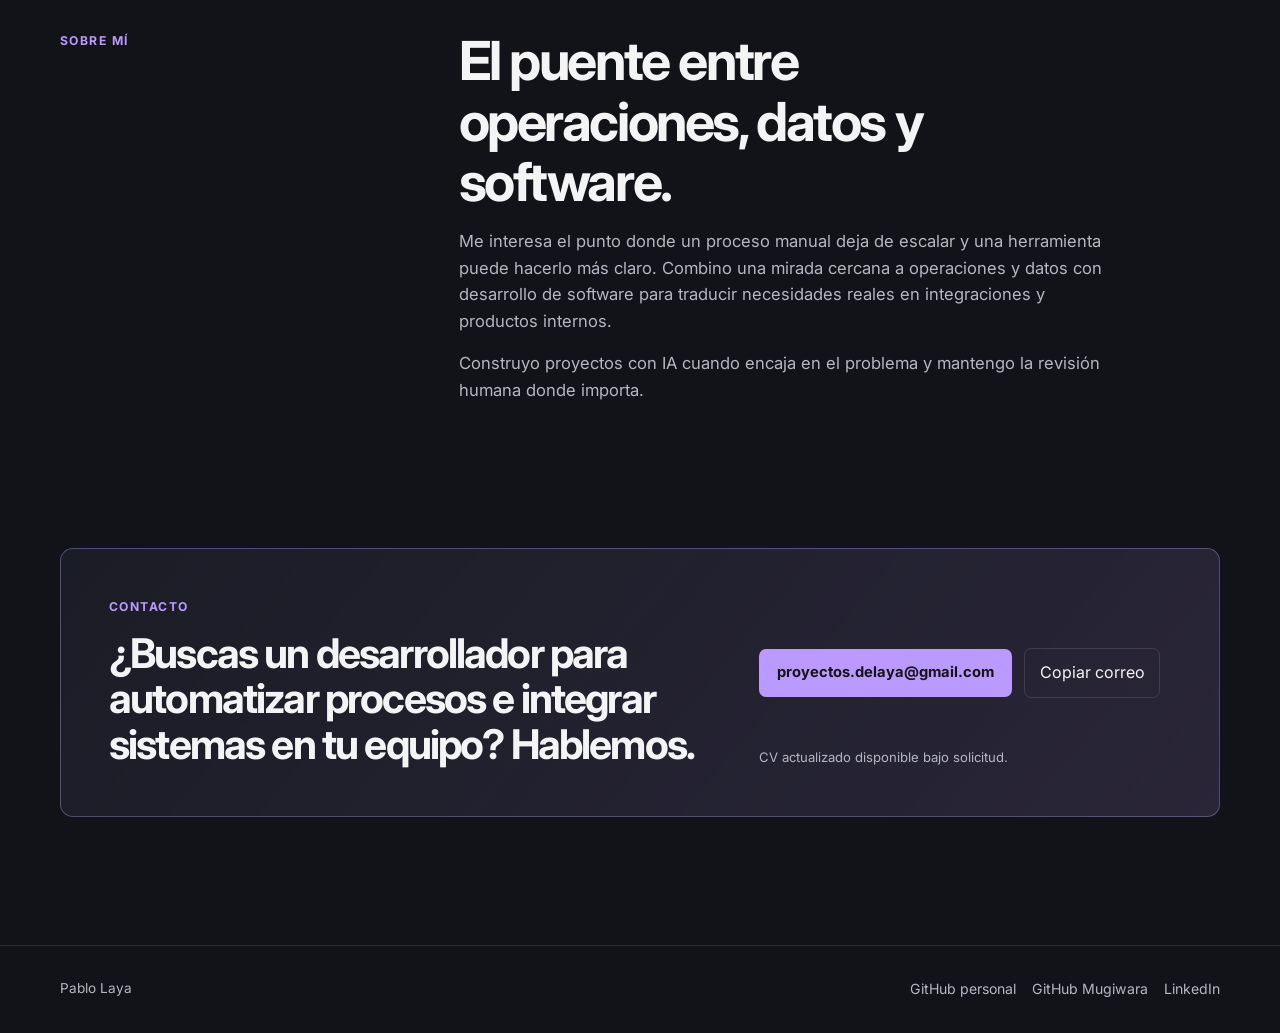
==== commit 01f2a6e7: "feat(portfolio): refresh project cases and visual design" ====
--- a/index.html
+++ b/index.html
@@ -1,265 +1,206 @@
-<!DOCTYPE html>
+<!doctype html>
 <html lang="es">
 <head>
-    <meta charset="UTF-8">
-    <meta name="viewport" content="width=device-width, initial-scale=1.0">
-    <meta name="description" content="Portfolio de Pablo Laya - Backend Python Developer especializado en scraping, automatización e integración de IA">
-    <meta name="author" content="Pablo Laya">
-    
-    <!-- Open Graph -->
-    <meta property="og:title" content="Pablo Laya - Backend Python Developer">
-    <meta property="og:description" content="Portfolio de proyectos: Bots de Telegram, Web Scraping y Aplicaciones Full Stack">
-    <meta property="og:type" content="website">
-    <meta property="og:url" content="https://prodelaya.dev">
-    
-    <title>Pablo Laya | Backend Python Developer</title>
-    
-    <!-- Favicon -->
-    <link rel="icon" href="assets/favicon-16.png?v=1" sizes="16x16" type="image/png">
-    
-    <!-- Fonts -->
-    <link rel="preconnect" href="https://fonts.googleapis.com">
-    <link rel="preconnect" href="https://fonts.gstatic.com" crossorigin>
-    <link href="https://fonts.googleapis.com/css2?family=Inter:wght@400;500;600;700&display=swap" rel="stylesheet">
-    
-    <!-- Font Awesome -->
-    <link rel="stylesheet" href="https://cdnjs.cloudflare.com/ajax/libs/font-awesome/6.4.2/css/all.min.css">
-    
-    <!-- AOS Animation Library -->
-    <link rel="stylesheet" href="https://unpkg.com/aos@2.3.1/dist/aos.css">
-    
-    <!-- Estilos -->
-    <link rel="stylesheet" href="styles.css">
+  <meta charset="UTF-8">
+  <meta name="viewport" content="width=device-width, initial-scale=1.0">
+  <meta name="description" content="Portfolio de Pablo Laya, desarrollador de software para automatización, integraciones y herramientas internas.">
+  <meta name="author" content="Pablo Laya">
+  <meta property="og:title" content="Pablo Laya · Desarrollador de software">
+  <meta property="og:description" content="Software para automatizar trabajo real.">
+  <meta property="og:type" content="website">
+  <meta property="og:url" content="https://prodelaya.dev">
+  <title>Pablo Laya · Desarrollador de software</title>
+  <link rel="icon" href="assets/favicon-16.png?v=1" sizes="16x16" type="image/png">
+  <link rel="preconnect" href="https://fonts.googleapis.com">
+  <link rel="preconnect" href="https://fonts.gstatic.com" crossorigin>
+  <link href="https://fonts.googleapis.com/css2?family=Inter:wght@400;500;600;700&display=swap" rel="stylesheet">
+  <link rel="stylesheet" href="styles.css">
 </head>
 <body>
-    <!-- HERO SECTION -->
-    <section class="hero" id="hero">
-        <div class="container">
-            <div class="hero-content" data-aos="fade-up" data-aos-duration="800">
-                <h1 class="hero-title">
-                    Hola, soy <span class="gradient-text">Pablo Laya</span>
-                </h1>
-                <div class="hero-subtitle">
-                    <span id="typing-text"></span>
-                    <span class="cursor">|</span>
-                </div>
-                <p class="hero-description">
-                    Estudiante de DAM/DAW y Máster en Desarrollo con IA (Big School).
-                    Especializado en backend Python, scraping, automatización e integración de IA.
-                </p>
-                
-                <div class="social-links">
-                    <a href="https://github.com/Prodelaya" target="_blank" rel="noopener" class="social-link" aria-label="GitHub">
-                        <i class="fa-brands fa-github"></i>
-                    </a>
-                    <button id="emailBtn" class="social-link" aria-label="Email" title="Copiar email">
-                        <i class="fa-solid fa-envelope"></i>
-                    </button>
-                    <a href="https://www.linkedin.com/in/pablo-laya-bol%C3%ADvar/" target="_blank" rel="noopener" class="social-link" aria-label="LinkedIn">
-                    <i class="fab fa-linkedin"></i>
-                    </a>
-                    <a href="assets/cv-pablo-laya.pdf" target="_blank" rel="noopener" class="social-link" aria-label="Ver CV">
-                    <svg xmlns="http://www.w3.org/2000/svg" width="20" height="20" viewBox="0 0 26 26">
-                        <g fill="currentColor">
-                        <path d="M10.8 9.35c.56 0 1.01-.45 1.01-1.01s-.45-1.01-1.01-1.01s-1.01.45-1.01 1.01s.45 1.01 1.01 1.01"/>
-                        <path fill-rule="evenodd" d="M12.83 11.55c0-1.08-.91-1.86-2.03-1.86s-2.03.78-2.03 1.86v.51c0 .09.04.18.1.24s.15.1.24.1h3.38c.09 0 .18-.04.24-.1s.1-.15.1-.24zM8.75 14.5a.75.75 0 0 1 .75-.75h7a.75.75 0 0 1 0 1.5h-7a.75.75 0 0 1-.75-.75m0 3a.75.75 0 0 1 .75-.75h7a.75.75 0 0 1 0 1.5h-7a.75.75 0 0 1-.75-.75" clip-rule="evenodd"/>
-                        <path fill-rule="evenodd" d="M5.5 5.5c0-1.102.898-2 2-2h6.69c.562 0 1.092.238 1.465.631l.006.007l4.312 4.702c.359.383.527.884.527 1.36v10.3c0 1.102-.898 2-2 2h-11c-1.102 0-2-.898-2-2zm8.689 0H7.5v15h11V10.192l-4.296-4.685l-.003-.001z" clip-rule="evenodd"/>
-                        <path fill-rule="evenodd" d="M14.19 3.5a1 1 0 0 1 1 1v4.7h4.31a1 1 0 1 1 0 2h-5.31a1 1 0 0 1-1-1V4.5a1 1 0 0 1 1-1" clip-rule="evenodd"/>
-                        <path fill-rule="evenodd" d="M13 24c6.075 0 11-4.925 11-11S19.075 2 13 2S2 6.925 2 13s4.925 11 11 11m0 2c7.18 0 13-5.82 13-13S20.18 0 13 0S0 5.82 0 13s5.82 13 13 13" clip-rule="evenodd"/>
-                        </g>
-                    </svg>
-                    </a>
-
-
-
-
-                </div>
-                
-                <a href="#projects" class="btn-primary scroll-btn">
-                    Ver Proyectos
-                    <i class="fa-solid fa-arrow-down"></i>
-                </a>
+  <a class="skip-link" href="#contenido">Saltar al contenido</a>
+
+  <header class="site-header">
+    <div class="container nav-wrap">
+      <a class="brand" href="#inicio" aria-label="Pablo Laya, inicio">PL<span aria-hidden="true">.</span></a>
+      <nav aria-label="Navegación principal">
+        <a href="#casos">Casos</a>
+        <a href="#capacidades">Capacidades</a>
+        <a href="#sobre-mi">Sobre mí</a>
+        <a href="#contacto">Contacto</a>
+      </nav>
+      <a class="nav-contact" href="mailto:proyectos.delaya@gmail.com">Escribir</a>
+    </div>
+  </header>
+
+  <main id="contenido">
+    <section class="hero section" id="inicio" aria-labelledby="hero-title">
+      <div class="container hero-grid">
+        <div class="hero-copy">
+          <p class="eyebrow">Pablo Laya · Desarrollador de software</p>
+          <h1 id="hero-title">Software para automatizar trabajo real.</h1>
+          <p class="lede">Desarrollo herramientas internas e integraciones que conectan datos, procesos y personas. Combino Python, APIs y Odoo con IA aplicada cuando aporta valor.</p>
+          <div class="hero-actions">
+            <a class="button button-primary" href="#casos">Ver casos <span aria-hidden="true">↓</span></a>
+            <a class="button button-secondary" href="#contacto">Contactar</a>
+          </div>
+          <div class="hero-links" aria-label="Perfiles profesionales">
+            <a href="https://github.com/Prodelaya" target="_blank" rel="noopener noreferrer">GitHub personal <span aria-hidden="true">↗</span></a>
+            <a href="https://www.linkedin.com/in/pablo-laya-bol%C3%ADvar/" target="_blank" rel="noopener noreferrer">LinkedIn <span aria-hidden="true">↗</span></a>
+          </div>
+        </div>
+
+        <figure class="system-preview" aria-labelledby="preview-caption">
+          <div class="preview-topbar">
+            <span class="preview-dot" aria-hidden="true"></span>
+            <span>Mugiwara · vista de sistema</span>
+            <span class="preview-status">10 perfiles</span>
+          </div>
+          <div class="preview-body">
+            <div class="preview-orbit" aria-hidden="true"><span>Orquestación</span></div>
+            <ul class="role-list" aria-label="Roles ilustrados de Mugiwara">
+              <li><strong>Luffy</strong><span>orquestación</span></li>
+              <li><strong>Franky</strong><span>operaciones</span></li>
+              <li><strong>Robin</strong><span>conocimiento e investigación</span></li>
+              <li><strong>Sanji</strong><span>asistencia personal</span></li>
+              <li><strong>Zoro</strong><span>software</span></li>
+              <li><strong>Chopper</strong><span>revisión de seguridad</span></li>
+              <li><strong>Nami</strong><span>investigación económica</span></li>
+              <li><strong>Jinbe</strong><span>investigación legal · BOE MCP</span></li>
+              <li><strong>Usopp</strong><span>diseño y comunicación</span></li>
+              <li><strong>Brook</strong><span>datos</span></li>
+            </ul>
+          </div>
+          <figcaption id="preview-caption">Recreación ilustrativa · datos ficticios</figcaption>
+        </figure>
+      </div>
+    </section>
+
+    <section class="section cases-section" id="casos" aria-labelledby="cases-title">
+      <div class="container">
+        <div class="section-heading">
+          <p class="eyebrow">Casos seleccionados</p>
+          <h2 id="cases-title">Decisiones técnicas para procesos que necesitan claridad.</h2>
+          <p>Una selección de proyectos personales y trabajo profesional descrito sin exponer sistemas internos.</p>
+        </div>
+
+        <div class="case-grid">
+          <article class="case-card featured">
+            <div class="case-meta"><span>Proyecto personal</span><span>Destacado</span></div>
+            <h3>Mugiwara</h3>
+            <p>Concebí y diseñé Mugiwara y dirigí su implementación asistida por IA: un sistema multiagente autoalojado en Linux con diez roles especializados, gateways de Telegram, herramientas, SOUL.md y capas de memoria.</p>
+            <p>El panel es de lectura en su mayor parte: reúne agentes, conocimiento y estado operativo, con edición limitada de skills. El entorno permanece privado.</p>
+            <p class="tech-line">Linux · Hermes · Telegram · Next.js/FastAPI. Honcho aporta continuidad relacional en los diez perfiles; el panel no muestra Honcho en vivo.</p>
+            <div class="case-links">
+              <a href="https://github.com/asistentes-mugiwara/mugiwara-control-panel" target="_blank" rel="noopener noreferrer">Ver código del panel <span aria-hidden="true">↗</span></a>
+              <a href="https://github.com/asistentes-mugiwara/mugiwara-no-hermes" target="_blank" rel="noopener noreferrer">Ver arquitectura <span aria-hidden="true">↗</span></a>
             </div>
-        </div>
-        
-        <!-- Scroll indicator -->
-        <div class="scroll-indicator" data-aos="fade-up" data-aos-delay="1000">
-            <div class="mouse"></div>
-        </div>
-    </section>
-
-    <!-- TECH STACK SECTION -->
-    <section class="tech-stack" id="tech-stack">
-        <div class="container">
-            <h2 class="section-title" data-aos="fade-up">Tech Stack</h2>
-            <div class="tech-grid">
-                <div class="tech-item" data-aos="zoom-in" data-aos-delay="100">
-                    <i class="fa-brands fa-python"></i>
-                    <span>Python</span>
-                </div>
-                <div class="tech-item" data-aos="zoom-in" data-aos-delay="150">
-                    <i class="fa-solid fa-database"></i>
-                    <span>PostgreSQL</span>
-                </div>
-                <div class="tech-item" data-aos="zoom-in" data-aos-delay="200">
-                    <i class="fa-brands fa-docker"></i>
-                    <span>Docker</span>
-                </div>
-                <div class="tech-item" data-aos="zoom-in" data-aos-delay="250">
-                    <i class="fa-solid fa-bolt"></i>
-                    <span>FastAPI</span>
-                </div>
-                <div class="tech-item" data-aos="zoom-in" data-aos-delay="300">
-                    <i class="fa-brands fa-telegram"></i>
-                    <span>Telegram API</span>
-                </div>
-                <div class="tech-item" data-aos="zoom-in" data-aos-delay="350">
-                    <i class="fa-solid fa-spider"></i>
-                    <span>Web Scraping</span>
-                </div>
-                <div class="tech-item" data-aos="zoom-in" data-aos-delay="400">
-                    <i class="fa-brands fa-react"></i>
-                    <span>React</span>
-                </div>
-                <div class="tech-item" data-aos="zoom-in" data-aos-delay="450">
-                    <i class="fa-brands fa-node-js"></i>
-                    <span>Node.js</span>
-                </div>
+          </article>
+
+          <article class="case-card">
+            <div class="case-meta"><span>Proyecto personal</span><span>Python · SQLite</span></div>
+            <h3>auto-reddit</h3>
+            <p>Orquestador que detecta publicaciones técnicas recientes de una comunidad, las filtra y normaliza, añade contexto con un modelo de lenguaje y prepara borradores para enviarlos por Telegram.</p>
+            <p>La persona revisa, edita y decide si publica: el flujo está diseñado para asistencia, no para publicar automáticamente.</p>
+            <div class="case-links">
+              <a href="https://github.com/Prodelaya/auto-reddit" target="_blank" rel="noopener noreferrer">Ver repositorio <span aria-hidden="true">↗</span></a>
             </div>
-        </div>
-    </section>
-
-    <!-- PROJECTS SECTION -->
-    <section class="projects" id="projects">
-        <div class="container">
-            <h2 class="section-title" data-aos="fade-up">Proyectos Destacados</h2>
-            
-            <div class="timeline">
-                <!-- Project 1: Tests DAW -->
-                <div class="project-card" data-aos="fade-up" data-aos-delay="100">
-                    <div class="project-number">01</div>
-                    <div class="project-content">
-                        <div class="project-icon" style="color: #3fb950;">
-                            <i class="fa-solid fa-laptop-code"></i>
-                        </div>
-                        <h3 class="project-title">Tests DAW - Plataforma de Evaluación</h3>
-                        <div class="tech-badges">
-                            <span class="badge">React</span>
-                            <span class="badge">TypeScript</span>
-                            <span class="badge">Node.js</span>
-                            <span class="badge">PostgreSQL</span>
-                            <span class="badge">Prisma</span>
-                        </div>
-                        <p class="project-description">
-                            Sistema fullstack de evaluación interactiva con doble modo (Práctica/Examen), 
-                            estadísticas detalladas y ranking gamificado. Arquitectura MVC con autenticación JWT 
-                            y 181 preguntas de DWEC.
-                        </p>
-                        <div class="project-links">
-                            <a href="https://github.com/Prodelaya/proyecto-daw-tests" target="_blank" rel="noopener" class="btn-secondary">
-                                <i class="fa-brands fa-github"></i> Código
-                            </a>
-                            <a href="https://tests-daw.prodelaya.dev/" target="_blank" rel="noopener" class="btn-primary">
-                                <i class="fa-solid fa-external-link-alt"></i> Demo Live
-                            </a>
-                        </div>
-                    </div>
-                </div>
-
-                <!-- Project 2: Cinema Bot -->
-                <div class="project-card" data-aos="fade-up" data-aos-delay="200">
-                    <div class="project-number">02</div>
-                    <div class="project-content">
-                        <div class="project-icon" style="color: #58a6ff;">
-                            <i class="fa-solid fa-film"></i>
-                        </div>
-                        <h3 class="project-title">Cinema Bot Madrid Sur</h3>
-                        <div class="tech-badges">
-                            <span class="badge">Python</span>
-                            <span class="badge">Telegram API</span>
-                            <span class="badge">BeautifulSoup</span>
-                            <span class="badge">Playwright</span>
-                            <span class="badge">Docker</span>
-                        </div>
-                        <p class="project-description">
-                            Bot de Telegram con scraping híbrido (estático + dinámico) para consultar carteleras 
-                            de cines. Integración con TMDb API, containerizado con Docker y desplegado 24/7 en Railway.
-                        </p>
-                        <div class="project-links">
-                            <a href="https://github.com/Prodelaya/bot-cinema-madrid-sur" target="_blank" rel="noopener" class="btn-secondary">
-                                <i class="fa-brands fa-github"></i> Código
-                            </a>
-                            <a href="https://t.me/cinema_sur_madrid_bot" target="_blank" rel="noopener" class="btn-primary">
-                                <i class="fa-brands fa-telegram"></i> Probar Bot
-                            </a>
-                        </div>
-                    </div>
-                </div>
-
-                <!-- Project 3: Test Bot -->
-                <div class="project-card" data-aos="fade-up" data-aos-delay="300">
-                    <div class="project-number">03</div>
-                    <div class="project-content">
-                        <div class="project-icon" style="color: #f78166;">
-                            <i class="fa-solid fa-robot"></i>
-                        </div>
-                        <h3 class="project-title">Telegram Test Bot Educativo</h3>
-                        <div class="tech-badges">
-                            <span class="badge">Python</span>
-                            <span class="badge">Telegram API</span>
-                            <span class="badge">SQLite</span>
-                            <span class="badge">python-docx</span>
-                            <span class="badge">Regex</span>
-                        </div>
-                        <p class="project-description">
-                            Bot educativo para practicar tests de DAM/DAW con FSM conversacional, procesamiento ETL 
-                            de documentos y persistencia SQLite. En producción 6+ meses con ~50 usuarios concurrentes.
-                        </p>
-                        <div class="project-links">
-                            <a href="https://github.com/Prodelaya/telegram-test-bot" target="_blank" rel="noopener" class="btn-secondary">
-                                <i class="fa-brands fa-github"></i> Código
-                            </a>
-                            <a href="https://t.me/Tests_Jobie_Bot" target="_blank" rel="noopener" class="btn-primary">
-                                <i class="fa-brands fa-telegram"></i> Probar Bot
-                            </a>
-                        </div>
-                    </div>
-                </div>
-            </div>
-        </div>
-    </section>
-
-    <!-- FOOTER -->
-    <footer class="footer">
-        <div class="container">
-            <p>&copy; 2025 Pablo Laya. Todos los derechos reservados.</p>
-            <div class="footer-links">
-                <a href="https://github.com/Prodelaya" target="_blank" rel="noopener">
-                    <i class="fa-brands fa-github"></i> GitHub
-                </a>
-            </div>
-        </div>
-    </footer>
-
-    <!-- Modal de Email -->
-    <div id="emailModal" class="email-modal">
-        <div class="email-modal-content">
-            <button id="closeModal" class="close-modal">&times;</button>
-            <div class="email-display">proyectos.delaya@gmail.com</div>
-            <button id="copyEmailBtn" class="btn-primary">
-                <i class="fa-solid fa-copy"></i> Copiar Email
-            </button>
-        </div>
+          </article>
+
+          <article class="case-card professional">
+            <div class="case-meta"><span>Trabajo profesional</span><span>Caso descrito</span></div>
+            <h3>Gestión documental por proyecto</h3>
+            <p>Centralicé la gestión documental con contexto por proyecto: plantillas de inicio, búsqueda y operaciones de archivo controladas para evitar que la información se disperse entre procesos.</p>
+            <p>El enfoque prioriza una estructura mantenible y una navegación clara para que cada equipo trabaje sobre sus propios documentos.</p>
+          </article>
+
+          <article class="case-card professional">
+            <div class="case-meta"><span>Caso profesional</span><span>Descripción del trabajo</span></div>
+            <h3>Integración multifuente con CRM</h3>
+            <p>Diseñé un flujo para conectar varias fuentes con un CRM mediante adaptadores, normalización y una zona de preparación antes de incorporar información al proceso.</p>
+            <p>La deduplicación, la auditoría por ejecución y la revisión humana ayudan a hacer trazable el recorrido de cada dato.</p>
+          </article>
+        </div>
+
+        <div class="other-projects" aria-labelledby="other-title">
+          <div>
+            <p class="eyebrow">Otros proyectos</p>
+            <h2 id="other-title">Más producto y datos.</h2>
+          </div>
+          <ul>
+            <li><a href="https://github.com/Prodelaya/proyecto-daw-tests" target="_blank" rel="noopener noreferrer"><strong>Tests DAW</strong><span>Aplicación con React y TypeScript para practicar, revisar respuestas y consultar el historial de resultados.</span><b aria-hidden="true">↗</b></a></li>
+            <li><a href="https://github.com/Prodelaya/Proyecto-DAW-Juegos-F2P" target="_blank" rel="noopener noreferrer"><strong>F2P Catalog</strong><span>Catálogo SSR con Flask y SQLAlchemy, filtros, paginación, biblioteca y reseñas.</span><b aria-hidden="true">↗</b></a></li>
+          </ul>
+        </div>
+      </div>
+    </section>
+
+    <section class="section capabilities-section" id="capacidades" aria-labelledby="capabilities-title">
+      <div class="container">
+        <div class="section-heading narrow">
+          <p class="eyebrow">Capacidades</p>
+          <h2 id="capabilities-title">Del proceso manual a un sistema que se puede entender y revisar.</h2>
+        </div>
+        <div class="capability-grid">
+          <article>
+            <span class="capability-number">01</span>
+            <h3>Integraciones y datos</h3>
+            <p>Conecto fuentes, contratos y modelos de datos para que la información llegue con contexto y trazabilidad.</p>
+            <p class="tag-row">Python <span>APIs</span> SQL <span>FastAPI</span></p>
+          </article>
+          <article>
+            <span class="capability-number">02</span>
+            <h3>Herramientas internas y automatización</h3>
+            <p>Convierto pasos repetidos en flujos manejables, con interfaces y reglas que ayudan a operar mejor.</p>
+            <p class="tag-row">Odoo <span>TypeScript</span> React <span>Next.js</span></p>
+          </article>
+          <article>
+            <span class="capability-number">03</span>
+            <h3>IA aplicada con criterio humano</h3>
+            <p>Uso modelos para clasificar, preparar o proponer; las decisiones relevantes siguen siendo revisables.</p>
+            <p class="tag-row">LLM <span>revisión humana</span> flujos asistidos</p>
+          </article>
+        </div>
+      </div>
+    </section>
+
+    <section class="section about-section" id="sobre-mi" aria-labelledby="about-title">
+      <div class="container about-layout">
+        <p class="eyebrow">Sobre mí</p>
+        <div>
+          <h2 id="about-title">El puente entre operaciones, datos y software.</h2>
+          <p>Me interesa el punto donde un proceso manual deja de escalar y una herramienta puede hacerlo más claro. Combino una mirada cercana a operaciones y datos con desarrollo de software para traducir necesidades reales en integraciones y productos internos.</p>
+          <p>Construyo proyectos con IA cuando encaja en el problema y mantengo la revisión humana donde importa.</p>
+        </div>
+      </div>
+    </section>
+
+    <section class="section contact-section" id="contacto" aria-labelledby="contact-title">
+      <div class="container contact-card">
+        <div>
+          <p class="eyebrow">Contacto</p>
+          <h2 id="contact-title">¿Buscas un desarrollador para automatizar procesos e integrar sistemas en tu equipo? Hablemos.</h2>
+        </div>
+        <div class="contact-actions">
+          <a class="button button-primary" href="mailto:proyectos.delaya@gmail.com">proyectos.delaya@gmail.com</a>
+          <button class="copy-email" type="button" data-copy-email hidden>Copiar correo</button>
+          <p class="copy-status" aria-live="polite" aria-atomic="true"></p>
+          <p class="contact-note">CV actualizado disponible bajo solicitud.</p>
+        </div>
+      </div>
+    </section>
+  </main>
+
+  <footer class="site-footer">
+    <div class="container">
+      <span>Pablo Laya</span>
+      <div>
+        <a href="https://github.com/Prodelaya" target="_blank" rel="noopener noreferrer">GitHub personal</a>
+        <a href="https://github.com/asistentes-mugiwara" target="_blank" rel="noopener noreferrer">GitHub Mugiwara</a>
+        <a href="https://www.linkedin.com/in/pablo-laya-bol%C3%ADvar/" target="_blank" rel="noopener noreferrer">LinkedIn</a>
+      </div>
     </div>
-
-    <!-- Toast de confirmación -->
-    <div id="toast" class="toast">
-        <i class="fa-solid fa-check-circle"></i>
-        <span>Email copiado al portapapeles</span>
-    </div>
-
-    <!-- Scripts -->
-    <script src="https://unpkg.com/aos@2.3.1/dist/aos.js"></script>
-    <script src="script.js"></script>
+  </footer>
+
+  <script src="script.js"></script>
 </body>
 </html>
--- a/styles.css
+++ b/styles.css
@@ -1,613 +1,740 @@
-/* ========================================
-   CSS VARIABLES (Dark Purple Theme)
-   ======================================== */
 :root {
-    /* Colors */
-    --bg-primary: #241B2F;
-    --bg-secondary: #2F2540;
-    --bg-tertiary: #3A2F4C;
-    --bg-pattern: #7d6e8f;
-    
-    --text-primary: #F5F3FF;
-    --text-secondary: #A8A8B3;
-    
-    --accent: #FF3B3B;
-    --accent-hover: #FF6B6B;
-    --accent-secondary: #FF3EA5;
-    --accent-dark: #ad1d38;
-    
-    --success: #FF3EA5;
-    --warning: #FF6B6B;
-    --border: #4A3F5C;
-    
-    /* Typography */
-    --font-family: 'Inter', -apple-system, BlinkMacSystemFont, 'Segoe UI', sans-serif;
-    --font-size-base: 16px;
-    
-    /* Spacing */
-    --spacing-xs: 0.5rem;
-    --spacing-sm: 1rem;
-    --spacing-md: 2rem;
-    --spacing-lg: 4rem;
-    --spacing-xl: 6rem;
-    
-    /* Transitions */
-    --transition-fast: 0.2s ease;
-    --transition-normal: 0.3s ease;
-}
-
-/* ========================================
-   RESET & BASE STYLES
-   ======================================== */
+  --bg: #121318;
+  --surface: #1b1d26;
+  --surface-raised: #22242f;
+  --text: #f4f4f5;
+  --muted: #b5b6c2;
+  --accent: #bb9aff;
+  --accent-soft: rgba(187, 154, 255, 0.14);
+  --accent-line: rgba(187, 154, 255, 0.35);
+  --border: rgba(244, 244, 245, 0.12);
+  --cta-text: #151318;
+  --font:
+    "Inter", ui-sans-serif, system-ui, -apple-system, BlinkMacSystemFont,
+    "Segoe UI", sans-serif;
+  --content-width: 1160px;
+  --shadow: 0 22px 56px rgba(0, 0, 0, 0.2);
+}
+
 * {
-    margin: 0;
-    padding: 0;
-    box-sizing: border-box;
+  box-sizing: border-box;
 }
 
 html {
-    scroll-behavior: smooth;
-    font-size: var(--font-size-base);
+  scroll-behavior: smooth;
+  scroll-padding-top: 5rem;
 }
 
 body {
-    font-family: var(--font-family);
-    background-color: var(--bg-primary);
-    color: var(--text-primary);
-    line-height: 1.6;
-    overflow-x: hidden;
+  margin: 0;
+  min-width: 320px;
+  color: var(--text);
+  background:
+    radial-gradient(
+      circle at 78% 2%,
+      rgba(187, 154, 255, 0.12),
+      transparent 28rem
+    ),
+    var(--bg);
+  font-family: var(--font);
+  font-size: 16px;
+  line-height: 1.6;
+}
+
+a {
+  color: inherit;
+}
+
+button {
+  font: inherit;
 }
 
 .container {
-    max-width: 1200px;
-    margin: 0 auto;
-    padding: 0 var(--spacing-md);
-}
-
-/* ========================================
-   HERO SECTION
-   ======================================== */
+  width: min(var(--content-width), calc(100% - 3rem));
+  margin: 0 auto;
+}
+
+.skip-link {
+  position: fixed;
+  z-index: 10;
+  top: 1rem;
+  left: 1rem;
+  padding: 0.7rem 1rem;
+  color: var(--cta-text);
+  background: var(--accent);
+  border-radius: 0.4rem;
+  transform: translateY(-160%);
+}
+
+.skip-link:focus {
+  transform: translateY(0);
+}
+
+.site-header {
+  position: sticky;
+  z-index: 5;
+  top: 0;
+  border-bottom: 1px solid rgba(244, 244, 245, 0.08);
+  background: rgba(18, 19, 24, 0.88);
+  backdrop-filter: blur(14px);
+}
+
+.nav-wrap {
+  display: flex;
+  align-items: center;
+  justify-content: space-between;
+  min-height: 4.5rem;
+  gap: 1.25rem;
+}
+
+.brand {
+  color: var(--text);
+  font-size: 1.1rem;
+  font-weight: 700;
+  letter-spacing: -0.08em;
+  text-decoration: none;
+}
+
+.brand span {
+  color: var(--accent);
+}
+
+nav {
+  display: flex;
+  flex-wrap: wrap;
+  justify-content: center;
+  gap: 1.3rem;
+}
+
+nav a,
+.hero-links a,
+.site-footer a {
+  color: var(--muted);
+  font-size: 0.88rem;
+  text-decoration: none;
+}
+
+nav a:hover,
+.hero-links a:hover,
+.site-footer a:hover {
+  color: var(--text);
+}
+
+.nav-contact {
+  padding: 0.45rem 0.8rem;
+  border: 1px solid var(--border);
+  border-radius: 0.4rem;
+  color: var(--text);
+  font-size: 0.85rem;
+  font-weight: 600;
+  text-decoration: none;
+}
+
+.section {
+  padding: clamp(4.5rem, 10vw, 8rem) 0;
+}
+
 .hero {
-    min-height: 100vh;
-    display: flex;
-    align-items: center;
+  padding-top: clamp(4rem, 8vw, 7rem);
+}
+
+.hero-grid {
+  display: grid;
+  grid-template-columns: minmax(0, 1fr) minmax(20rem, 0.8fr);
+  align-items: center;
+  gap: clamp(3rem, 7vw, 7rem);
+}
+
+.eyebrow {
+  margin: 0 0 0.9rem;
+  color: var(--accent);
+  font-size: 0.76rem;
+  font-weight: 700;
+  letter-spacing: 0.12em;
+  text-transform: uppercase;
+}
+
+h1,
+h2,
+h3,
+p {
+  margin-top: 0;
+}
+
+h1,
+h2,
+h3 {
+  letter-spacing: -0.045em;
+}
+
+h1 {
+  max-width: 11ch;
+  margin-bottom: 1.3rem;
+  font-size: clamp(3rem, 6.5vw, 5.6rem);
+  line-height: 1.02;
+}
+
+h2 {
+  margin-bottom: 1rem;
+  font-size: clamp(2rem, 4.2vw, 3.45rem);
+  line-height: 1.12;
+}
+
+h3 {
+  margin-bottom: 1rem;
+  font-size: clamp(1.35rem, 2.2vw, 1.8rem);
+  line-height: 1.2;
+}
+
+.lede,
+.section-heading > p,
+.about-layout div > p {
+  max-width: 41rem;
+  color: var(--muted);
+  font-size: clamp(1.02rem, 1.3vw, 1.14rem);
+}
+
+.hero-actions,
+.case-links,
+.contact-actions {
+  display: flex;
+  flex-wrap: wrap;
+  align-items: center;
+  gap: 0.8rem;
+}
+
+.hero-actions {
+  margin: 2rem 0 1.4rem;
+}
+
+.button {
+  display: inline-flex;
+  align-items: center;
+  justify-content: center;
+  gap: 0.55rem;
+  min-height: 3rem;
+  padding: 0.7rem 1.05rem;
+  border: 1px solid transparent;
+  border-radius: 0.45rem;
+  font-size: 0.92rem;
+  font-weight: 700;
+  text-decoration: none;
+}
+
+.button-primary {
+  color: var(--cta-text);
+  background: var(--accent);
+}
+
+.button-secondary {
+  border-color: var(--border);
+  color: var(--text);
+  background: transparent;
+}
+
+.hero-links {
+  display: flex;
+  flex-wrap: wrap;
+  gap: 1.2rem;
+}
+
+.system-preview {
+  position: relative;
+  overflow: hidden;
+  margin: 0;
+  border: 1px solid var(--accent-line);
+  border-radius: 0.85rem;
+  background: linear-gradient(
+    145deg,
+    rgba(34, 36, 47, 0.96),
+    rgba(27, 29, 38, 0.96)
+  );
+  box-shadow: var(--shadow);
+}
+
+.system-preview::before {
+  position: absolute;
+  inset: 0;
+  background: linear-gradient(
+    130deg,
+    transparent 40%,
+    rgba(187, 154, 255, 0.07)
+  );
+  content: "";
+  pointer-events: none;
+}
+
+.preview-topbar {
+  display: flex;
+  align-items: center;
+  gap: 0.55rem;
+  min-height: 3rem;
+  padding: 0 1rem;
+  border-bottom: 1px solid var(--border);
+  color: var(--muted);
+  font-size: 0.77rem;
+}
+
+.preview-dot {
+  width: 0.55rem;
+  height: 0.55rem;
+  border-radius: 50%;
+  background: var(--accent);
+}
+
+.preview-status {
+  margin-left: auto;
+  color: var(--accent);
+  font-weight: 700;
+}
+
+.preview-body {
+  position: relative;
+  display: grid;
+  grid-template-columns: 7.3rem 1fr;
+  gap: 1rem;
+  padding: 1.1rem;
+}
+
+.preview-orbit {
+  display: grid;
+  place-items: center;
+  align-self: center;
+  aspect-ratio: 1;
+  border: 1px solid var(--accent-line);
+  border-radius: 50%;
+  color: var(--accent);
+  font-size: 0.68rem;
+  font-weight: 700;
+  text-align: center;
+}
+
+.preview-orbit::before,
+.preview-orbit::after {
+  position: absolute;
+  width: 5rem;
+  border-top: 1px solid var(--accent-line);
+  content: "";
+  transform: rotate(28deg);
+  transform-origin: right center;
+}
+
+.preview-orbit::after {
+  transform: rotate(-28deg);
+}
+
+.role-list {
+  display: grid;
+  grid-template-columns: repeat(2, minmax(0, 1fr));
+  gap: 0.45rem;
+  margin: 0;
+  padding: 0;
+  list-style: none;
+}
+
+.role-list li {
+  min-width: 0;
+  padding: 0.42rem 0.5rem;
+  border: 1px solid var(--border);
+  border-radius: 0.35rem;
+  background: rgba(18, 19, 24, 0.45);
+}
+
+.role-list strong,
+.role-list span {
+  display: block;
+}
+.role-list strong {
+  font-size: 0.72rem;
+}
+.role-list span {
+  color: var(--muted);
+  font-size: 0.62rem;
+}
+
+.system-preview figcaption {
+  padding: 0.65rem 1rem;
+  border-top: 1px solid var(--border);
+  color: var(--muted);
+  font-size: 0.73rem;
+}
+
+.cases-section {
+  border-top: 1px solid var(--border);
+}
+
+.section-heading {
+  max-width: 47rem;
+  margin-bottom: 3rem;
+}
+.section-heading > p:last-child {
+  margin-bottom: 0;
+}
+.section-heading.narrow {
+  max-width: 48rem;
+}
+
+.case-grid {
+  display: grid;
+  grid-template-columns: repeat(2, minmax(0, 1fr));
+  gap: 1rem;
+}
+
+.case-card {
+  display: flex;
+  flex-direction: column;
+  min-height: 100%;
+  padding: clamp(1.4rem, 3vw, 2rem);
+  border: 1px solid var(--border);
+  border-radius: 0.7rem;
+  background: var(--surface);
+}
+
+.case-card.featured {
+  border-color: var(--accent-line);
+  background: linear-gradient(
+    145deg,
+    rgba(187, 154, 255, 0.1),
+    var(--surface) 45%
+  );
+}
+
+.case-card p {
+  color: var(--muted);
+}
+.case-card p:last-of-type {
+  margin-bottom: 1.5rem;
+}
+
+.case-meta {
+  display: flex;
+  flex-wrap: wrap;
+  gap: 0.5rem;
+  margin-bottom: 1.6rem;
+}
+
+.case-meta span {
+  padding: 0.22rem 0.48rem;
+  border: 1px solid var(--border);
+  border-radius: 99px;
+  color: var(--muted);
+  font-size: 0.68rem;
+  font-weight: 600;
+}
+
+.featured .case-meta span:last-child {
+  border-color: var(--accent-line);
+  color: var(--accent);
+}
+
+.tech-line {
+  padding-top: 1rem;
+  border-top: 1px solid var(--border);
+  font-size: 0.88rem;
+}
+
+.case-links {
+  margin-top: auto;
+}
+
+.case-links a {
+  color: var(--accent);
+  font-size: 0.86rem;
+  font-weight: 700;
+  text-decoration: none;
+}
+
+.case-links a + a {
+  color: var(--text);
+}
+
+.other-projects {
+  display: grid;
+  grid-template-columns: 0.7fr 1.3fr;
+  gap: 2rem;
+  margin-top: 1rem;
+  padding: 2rem 0;
+  border-bottom: 1px solid var(--border);
+}
+
+.other-projects h2 {
+  margin-bottom: 0;
+  font-size: clamp(1.5rem, 2.4vw, 2rem);
+}
+.other-projects ul {
+  display: grid;
+  gap: 0.55rem;
+  margin: 0;
+  padding: 0;
+  list-style: none;
+}
+
+.other-projects a {
+  display: grid;
+  grid-template-columns: 9rem 1fr auto;
+  gap: 1rem;
+  align-items: baseline;
+  padding: 0.75rem 0;
+  color: var(--text);
+  text-decoration: none;
+}
+
+.other-projects span {
+  color: var(--muted);
+  font-size: 0.87rem;
+}
+.other-projects b {
+  color: var(--accent);
+}
+
+.capabilities-section {
+  background: var(--surface);
+}
+
+.capability-grid {
+  display: grid;
+  grid-template-columns: repeat(3, minmax(0, 1fr));
+  gap: 2rem;
+}
+
+.capability-grid article {
+  padding-right: 1rem;
+}
+.capability-number {
+  color: var(--accent);
+  font-size: 0.8rem;
+  font-weight: 700;
+}
+.capability-grid h3 {
+  margin: 0.8rem 0;
+  font-size: 1.35rem;
+}
+.capability-grid p {
+  color: var(--muted);
+}
+
+.tag-row {
+  display: flex;
+  flex-wrap: wrap;
+  gap: 0.45rem;
+  margin-top: 1.5rem;
+  color: var(--text) !important;
+  font-size: 0.78rem;
+  font-weight: 600;
+}
+
+.tag-row span {
+  color: var(--accent);
+}
+
+.about-layout {
+  display: grid;
+  grid-template-columns: 0.65fr 1.35fr;
+  gap: 2rem;
+}
+
+.about-layout h2 {
+  max-width: 16ch;
+}
+.about-layout div > p {
+  margin-bottom: 1rem;
+}
+
+.contact-section {
+  padding-top: 0;
+}
+
+.contact-card {
+  display: grid;
+  grid-template-columns: 1.2fr 0.8fr;
+  gap: 2rem;
+  align-items: end;
+  padding: clamp(1.5rem, 4vw, 3rem);
+  border: 1px solid var(--accent-line);
+  border-radius: 0.8rem;
+  background: linear-gradient(
+    130deg,
+    var(--surface),
+    rgba(187, 154, 255, 0.14)
+  );
+}
+
+.contact-card h2 {
+  margin-bottom: 0;
+  font-size: clamp(1.7rem, 3.2vw, 2.7rem);
+}
+.contact-actions {
+  justify-content: flex-start;
+}
+
+.copy-email {
+  min-height: 3rem;
+  padding: 0.7rem 0.9rem;
+  border: 1px solid var(--border);
+  border-radius: 0.45rem;
+  color: var(--text);
+  background: transparent;
+  cursor: pointer;
+}
+
+.copy-status {
+  width: 100%;
+  min-height: 1.5rem;
+  margin: 0;
+  color: var(--accent);
+  font-size: 0.82rem;
+}
+.contact-note {
+  width: 100%;
+  margin: 0;
+  color: var(--muted);
+  font-size: 0.82rem;
+}
+
+.site-footer {
+  padding: 2rem 0;
+  border-top: 1px solid var(--border);
+}
+.site-footer .container {
+  display: flex;
+  justify-content: space-between;
+  gap: 1rem;
+}
+.site-footer span {
+  color: var(--muted);
+  font-size: 0.85rem;
+}
+.site-footer div {
+  display: flex;
+  flex-wrap: wrap;
+  justify-content: flex-end;
+  gap: 1rem;
+}
+
+:focus-visible {
+  outline: 3px solid var(--accent);
+  outline-offset: 3px;
+}
+
+@media (hover: hover) {
+  .button,
+  .case-card,
+  .nav-contact,
+  .copy-email {
+    transition:
+      transform 180ms ease,
+      border-color 180ms ease,
+      background-color 180ms ease;
+  }
+  .button:hover {
+    transform: translateY(-2px);
+  }
+  .button-secondary:hover,
+  .nav-contact:hover,
+  .copy-email:hover {
+    border-color: var(--accent);
+  }
+  .case-card:hover {
+    border-color: rgba(187, 154, 255, 0.65);
+    transform: translateY(-3px);
+  }
+}
+
+@media (max-width: 780px) {
+  .container {
+    width: min(var(--content-width), calc(100% - 2rem));
+  }
+  .nav-wrap {
+    min-height: auto;
+    padding: 0.8rem 0;
+    align-items: flex-start;
+  }
+  nav {
+    justify-content: flex-start;
+    gap: 0.65rem 0.9rem;
+  }
+  .nav-contact {
+    display: none;
+  }
+  .hero-grid,
+  .other-projects,
+  .about-layout,
+  .contact-card {
+    grid-template-columns: 1fr;
+  }
+  .hero-grid {
+    gap: 2.5rem;
+  }
+  .system-preview {
+    max-width: 34rem;
+  }
+  .capability-grid {
+    gap: 1.5rem;
+  }
+  .other-projects {
+    gap: 1rem;
+  }
+  .contact-card {
+    align-items: start;
+  }
+}
+
+@media (max-width: 620px) {
+  .section {
+    padding: 4rem 0;
+  }
+  .brand {
+    display: none;
+  }
+  .nav-wrap {
     justify-content: center;
-    position: relative;
-    background: linear-gradient(135deg, var(--bg-primary) 0%, var(--bg-secondary) 100%);
-}
-
-.hero-content {
-    text-align: center;
-    max-width: 800px;
-    user-select: none; /* Evitar selección de texto */
-    cursor: default; /* Cursor normal en toda la sección */
-}
-
-.hero-title {
-    font-size: clamp(2.5rem, 5vw, 4rem);
-    font-weight: 700;
-    margin-bottom: var(--spacing-sm);
-    line-height: 1.2;
-}
-
-.gradient-text {
-    background: linear-gradient(135deg, #FF3B3B 0%, #FF3EA5 100%);
-    -webkit-background-clip: text;
-    -webkit-text-fill-color: transparent;
-    background-clip: text;
-}
-
-.hero-subtitle {
-    font-size: clamp(1.25rem, 3vw, 1.75rem);
-    color: var(--accent);
-    margin-bottom: var(--spacing-md);
-    min-height: 2.5rem;
-    font-weight: 500;
-}
-
-.cursor {
-    animation: blink 1s infinite;
-}
-
-@keyframes blink {
-    0%, 50% { opacity: 1; }
-    51%, 100% { opacity: 0; }
-}
-
-.hero-description {
-    font-size: 1.125rem;
-    color: var(--text-secondary);
-    margin-bottom: var(--spacing-lg);
-    max-width: 600px;
-    margin-left: auto;
-    margin-right: auto;
-}
-
-/* Social Links */
-.social-links {
-    display: flex;
-    gap: var(--spacing-sm);
-    justify-content: center;
-    margin-bottom: var(--spacing-lg);
-}
-
-.social-link {
-    width: 50px;
-    height: 50px;
-    display: flex;
-    align-items: center;
-    justify-content: center;
-    background-color: var(--bg-secondary);
-    border: 1px solid var(--border);
-    border-radius: 50%;
-    color: var(--text-primary);
-    font-size: 1.5rem;
-    text-decoration: none;
-    transition: all var(--transition-normal);
-    cursor: pointer; /* Cursor pointer explícito para botones */
-}
-
-.social-link:hover {
-    background-color: var(--accent);
-    border-color: var(--accent);
-    transform: translateY(-4px) scale(1.1);
-}
-
-/* Buttons */
-.btn-primary,
-.btn-secondary {
-    display: inline-flex;
-    align-items: center;
-    gap: 0.5rem;
-    padding: 0.875rem 1.75rem;
-    border-radius: 8px;
-    font-weight: 600;
-    text-decoration: none;
-    transition: all var(--transition-normal);
-    border: 2px solid transparent;
-}
-
-.btn-primary {
-    background-color: var(--accent);
-    color: #fff;
-}
-
-.btn-primary:hover {
-    background-color: var(--accent-hover);
-    transform: translateY(-2px);
-    box-shadow: 0 8px 20px rgba(88, 166, 255, 0.3);
-}
-
-.btn-secondary {
-    background-color: transparent;
-    color: var(--text-primary);
-    border-color: var(--border);
-}
-
-.btn-secondary:hover {
-    border-color: var(--accent);
-    color: var(--accent);
-    transform: translateY(-2px);
-}
-
-/* Scroll Indicator */
-.scroll-indicator {
-    position: absolute;
-    bottom: 40px;
-    left: 50%;
-    transform: translateX(-50%);
-}
-
-.mouse {
-    width: 26px;
-    height: 40px;
-    border: 2px solid var(--border);
-    border-radius: 20px;
-    position: relative;
-}
-
-.mouse::before {
-    content: '';
-    width: 4px;
-    height: 8px;
-    background: var(--accent);
-    border-radius: 2px;
-    position: absolute;
-    top: 8px;
-    left: 50%;
-    transform: translateX(-50%);
-    animation: scroll 2s infinite;
-}
-
-@keyframes scroll {
-    0% { opacity: 1; top: 8px; }
-    100% { opacity: 0; top: 20px; }
-}
-
-/* ========================================
-   TECH STACK SECTION
-   ======================================== */
-.tech-stack {
-    padding: var(--spacing-xl) 0;
-    background-color: var(--bg-secondary);
-}
-
-.section-title {
-    font-size: clamp(2rem, 4vw, 3rem);
-    text-align: center;
-    margin-bottom: var(--spacing-lg);
-    font-weight: 700;
-}
-
-.tech-grid {
-    display: grid;
-    grid-template-columns: repeat(auto-fit, minmax(140px, 1fr));
-    gap: var(--spacing-md);
-    max-width: 900px;
-    margin: 0 auto;
-}
-
-.tech-item {
-    display: flex;
+  }
+  nav {
+    font-size: 0.8rem;
+  }
+  .hero {
+    padding-top: 3rem;
+  }
+  .case-grid,
+  .capability-grid {
+    grid-template-columns: 1fr;
+  }
+  .preview-body {
+    grid-template-columns: 5.8rem 1fr;
+    padding: 0.8rem;
+  }
+  .role-list {
+    gap: 0.3rem;
+  }
+  .role-list li {
+    padding: 0.34rem;
+  }
+  .other-projects a {
+    grid-template-columns: 1fr auto;
+    gap: 0.2rem 0.7rem;
+  }
+  .other-projects span {
+    grid-column: 1 / -1;
+  }
+  .site-footer .container {
     flex-direction: column;
-    align-items: center;
-    gap: var(--spacing-sm);
-    padding: var(--spacing-md);
-    background-color: var(--bg-tertiary);
-    border: 1px solid var(--border);
-    border-radius: 12px;
-    transition: all var(--transition-normal);
-}
-
-.tech-item:hover {
-    border-color: var(--success);
-    transform: translateY(-8px);
-    box-shadow: 0 12px 24px rgba(255, 62, 165, 0.2);
-}
-
-.tech-item i {
-    font-size: 3rem;
-    color: var(--success);
-}
-
-.tech-item span {
-    font-weight: 500;
-    color: var(--text-primary);
-}
-
-/* ========================================
-   PROJECTS SECTION
-   ======================================== */
-.projects {
-    padding: var(--spacing-xl) 0;
-    background-color: var(--bg-primary);
-}
-
-.timeline {
-    position: relative;
-    max-width: 900px;
-    margin: 0 auto;
-}
-
-/* Timeline Line */
-.timeline::before {
-    content: '';
-    position: absolute;
-    left: 30px;
-    top: 0;
-    bottom: 0;
-    width: 2px;
-    background: linear-gradient(to bottom, #FF3B3B, #FF3EA5);
-}
-
-.project-card {
-    position: relative;
-    margin-bottom: var(--spacing-lg);
-    padding-left: 80px;
-}
-
-.project-number {
-    position: absolute;
-    left: 0;
-    top: 0;
-    width: 60px;
-    height: 60px;
-    background: linear-gradient(135deg, #FF3B3B, #FF3EA5);
-    border-radius: 50%;
-    display: flex;
-    align-items: center;
-    justify-content: center;
-    font-size: 1.5rem;
-    font-weight: 700;
-    color: #fff;
-    z-index: 2;
-}
-
-.project-content {
-    background-color: var(--bg-secondary);
-    border: 1px solid var(--border);
-    border-radius: 16px;
-    padding: var(--spacing-md);
-    transition: all var(--transition-normal);
-}
-
-.project-content:hover {
-    border-color: var(--accent);
-    transform: translateY(-4px);
-    box-shadow: 0 12px 30px rgba(88, 166, 255, 0.15);
-}
-
-.project-icon {
-    font-size: 3rem;
-    margin-bottom: var(--spacing-sm);
-}
-
-.project-title {
-    font-size: 1.75rem;
-    margin-bottom: var(--spacing-sm);
-    color: var(--text-primary);
-}
-
-.tech-badges {
-    display: flex;
-    flex-wrap: wrap;
-    gap: 0.5rem;
-    margin-bottom: var(--spacing-sm);
-}
-
-.badge {
-    padding: 0.375rem 0.875rem;
-    background-color: var(--bg-tertiary);
-    border: 1px solid var(--border);
-    border-radius: 20px;
-    font-size: 0.875rem;
-    color: var(--accent);
-    font-weight: 500;
-}
-
-.project-description {
-    color: var(--text-secondary);
-    margin-bottom: var(--spacing-md);
-    line-height: 1.8;
-}
-
-.project-links {
-    display: flex;
-    gap: var(--spacing-sm);
-    flex-wrap: wrap;
-}
-
-/* ========================================
-   FOOTER
-   ======================================== */
-.footer {
-    background-color: var(--bg-secondary);
-    padding: var(--spacing-lg) 0;
-    text-align: center;
-    border-top: 1px solid var(--border);
-}
-
-.footer p {
-    color: var(--text-secondary);
-    margin-bottom: var(--spacing-sm);
-}
-
-.footer-links {
-    display: flex;
-    justify-content: center;
-    gap: var(--spacing-md);
-}
-
-.footer-links a {
-    color: var(--text-secondary);
-    text-decoration: none;
-    transition: color var(--transition-fast);
-    display: flex;
-    align-items: center;
-    gap: 0.5rem;
-}
-
-.footer-links a:hover {
-    color: var(--accent);
-}
-
-/* ========================================
-   RESPONSIVE
-   ======================================== */
-@media (max-width: 768px) {
-    :root {
-        --spacing-lg: 3rem;
-        --spacing-xl: 4rem;
-    }
-    
-    .hero-title {
-        font-size: 2rem;
-    }
-    
-    .hero-subtitle {
-        font-size: 1.25rem;
-    }
-    
-    .tech-grid {
-        grid-template-columns: repeat(auto-fit, minmax(120px, 1fr));
-        gap: var(--spacing-sm);
-    }
-    
-    .timeline::before {
-        left: 20px;
-    }
-    
-    .project-card {
-        padding-left: 60px;
-    }
-    
-    .project-number {
-        width: 50px;
-        height: 50px;
-        font-size: 1.25rem;
-    }
-    
-    .project-title {
-        font-size: 1.5rem;
-    }
-    
-    .project-links {
-        flex-direction: column;
-    }
-    
-    .btn-primary,
-    .btn-secondary {
-        width: 100%;
-        justify-content: center;
-    }
-}
-
-@media (max-width: 480px) {
-    .container {
-        padding: 0 var(--spacing-sm);
-    }
-    
-    .tech-grid {
-        grid-template-columns: repeat(2, 1fr);
-    }
-    
-    .social-links {
-        gap: 0.75rem;
-    }
-    
-    .social-link {
-        width: 45px;
-        height: 45px;
-        font-size: 1.25rem;
-    }
-}
-
-/* ========================================
-   EMAIL MODAL
-   ======================================== */
-.email-modal {
-    display: none;
-    position: fixed;
-    top: 0;
-    left: 0;
+  }
+  .site-footer div {
+    justify-content: flex-start;
+  }
+  .button-primary {
     width: 100%;
-    height: 100%;
-    background-color: rgba(0, 0, 0, 0.8);
-    z-index: 1000;
-    justify-content: center;
-    align-items: center;
-    backdrop-filter: blur(4px);
-}
-
-.email-modal.active {
-    display: flex;
-    animation: fadeIn 0.3s ease;
-}
-
-@keyframes fadeIn {
-    from { opacity: 0; }
-    to { opacity: 1; }
-}
-
-.email-modal-content {
-    background-color: var(--bg-secondary);
-    border: 1px solid var(--border);
-    border-radius: 16px;
-    padding: var(--spacing-lg);
-    max-width: 500px;
-    width: 90%;
-    text-align: center;
-    position: relative;
-    animation: slideUp 0.3s ease;
-}
-
-@keyframes slideUp {
-    from {
-        transform: translateY(50px);
-        opacity: 0;
-    }
-    to {
-        transform: translateY(0);
-        opacity: 1;
-    }
-}
-
-.close-modal {
-    position: absolute;
-    top: 1rem;
-    right: 1rem;
-    background: none;
-    border: none;
-    color: var(--text-secondary);
-    font-size: 2rem;
-    cursor: pointer;
-    transition: color var(--transition-fast);
-    line-height: 1;
-}
-
-.close-modal:hover {
-    color: var(--text-primary);
-}
-
-.email-display {
-    font-family: 'Courier New', monospace;
-    font-size: 1.25rem;
-    color: var(--accent);
-    background-color: var(--bg-tertiary);
-    padding: var(--spacing-md);
-    border-radius: 8px;
-    margin-bottom: var(--spacing-md);
-    border: 1px solid var(--border);
-    word-break: break-all;
-    user-select: all; /* Permitir selección solo del email */
-}
-
-#copyEmailBtn {
-    width: 100%;
-}
-
-/* ========================================
-   TOAST NOTIFICATION
-   ======================================== */
-.toast {
-    position: fixed;
-    bottom: 2rem;
-    right: 2rem;
-    background-color: var(--success);
-    color: #fff;
-    padding: 1rem 1.5rem;
-    border-radius: 8px;
-    display: flex;
-    align-items: center;
-    gap: 0.75rem;
-    font-weight: 500;
-    box-shadow: 0 8px 20px rgba(63, 185, 80, 0.4);
-    transform: translateX(400px);
-    transition: transform 0.3s ease;
-    z-index: 2000;
-}
-
-.toast.show {
-    transform: translateX(0);
-}
-
-.toast i {
-    font-size: 1.25rem;
-}
-
-@media (max-width: 768px) {
-    .toast {
-        bottom: 1rem;
-        right: 1rem;
-        left: 1rem;
-        width: auto;
-    }
-    
-    .email-modal-content {
-        padding: var(--spacing-md);
-    }
-    
-    .email-display {
-        font-size: 1rem;
-    }
-}
+  }
+}
+
+@media (prefers-reduced-motion: reduce) {
+  html {
+    scroll-behavior: auto;
+  }
+  *,
+  *::before,
+  *::after {
+    scroll-behavior: auto !important;
+    transition-duration: 0.01ms !important;
+  }
+}
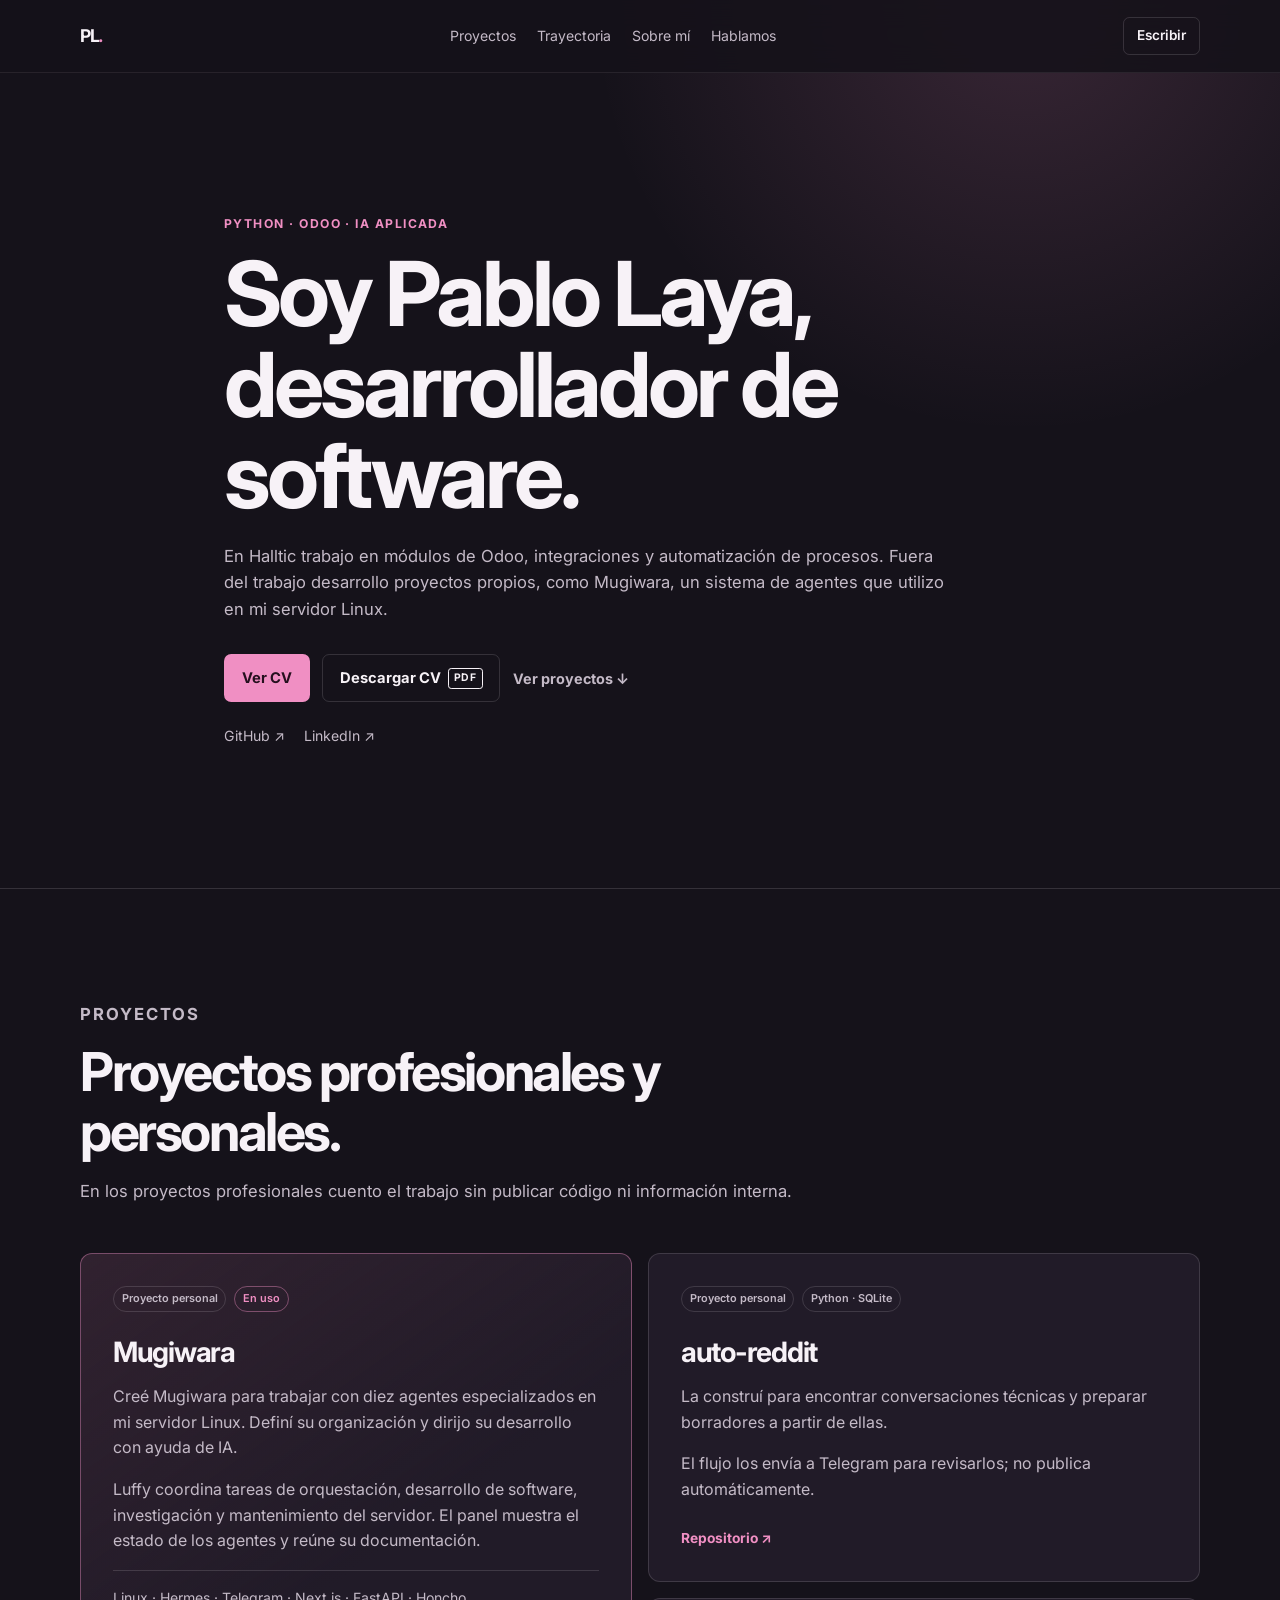
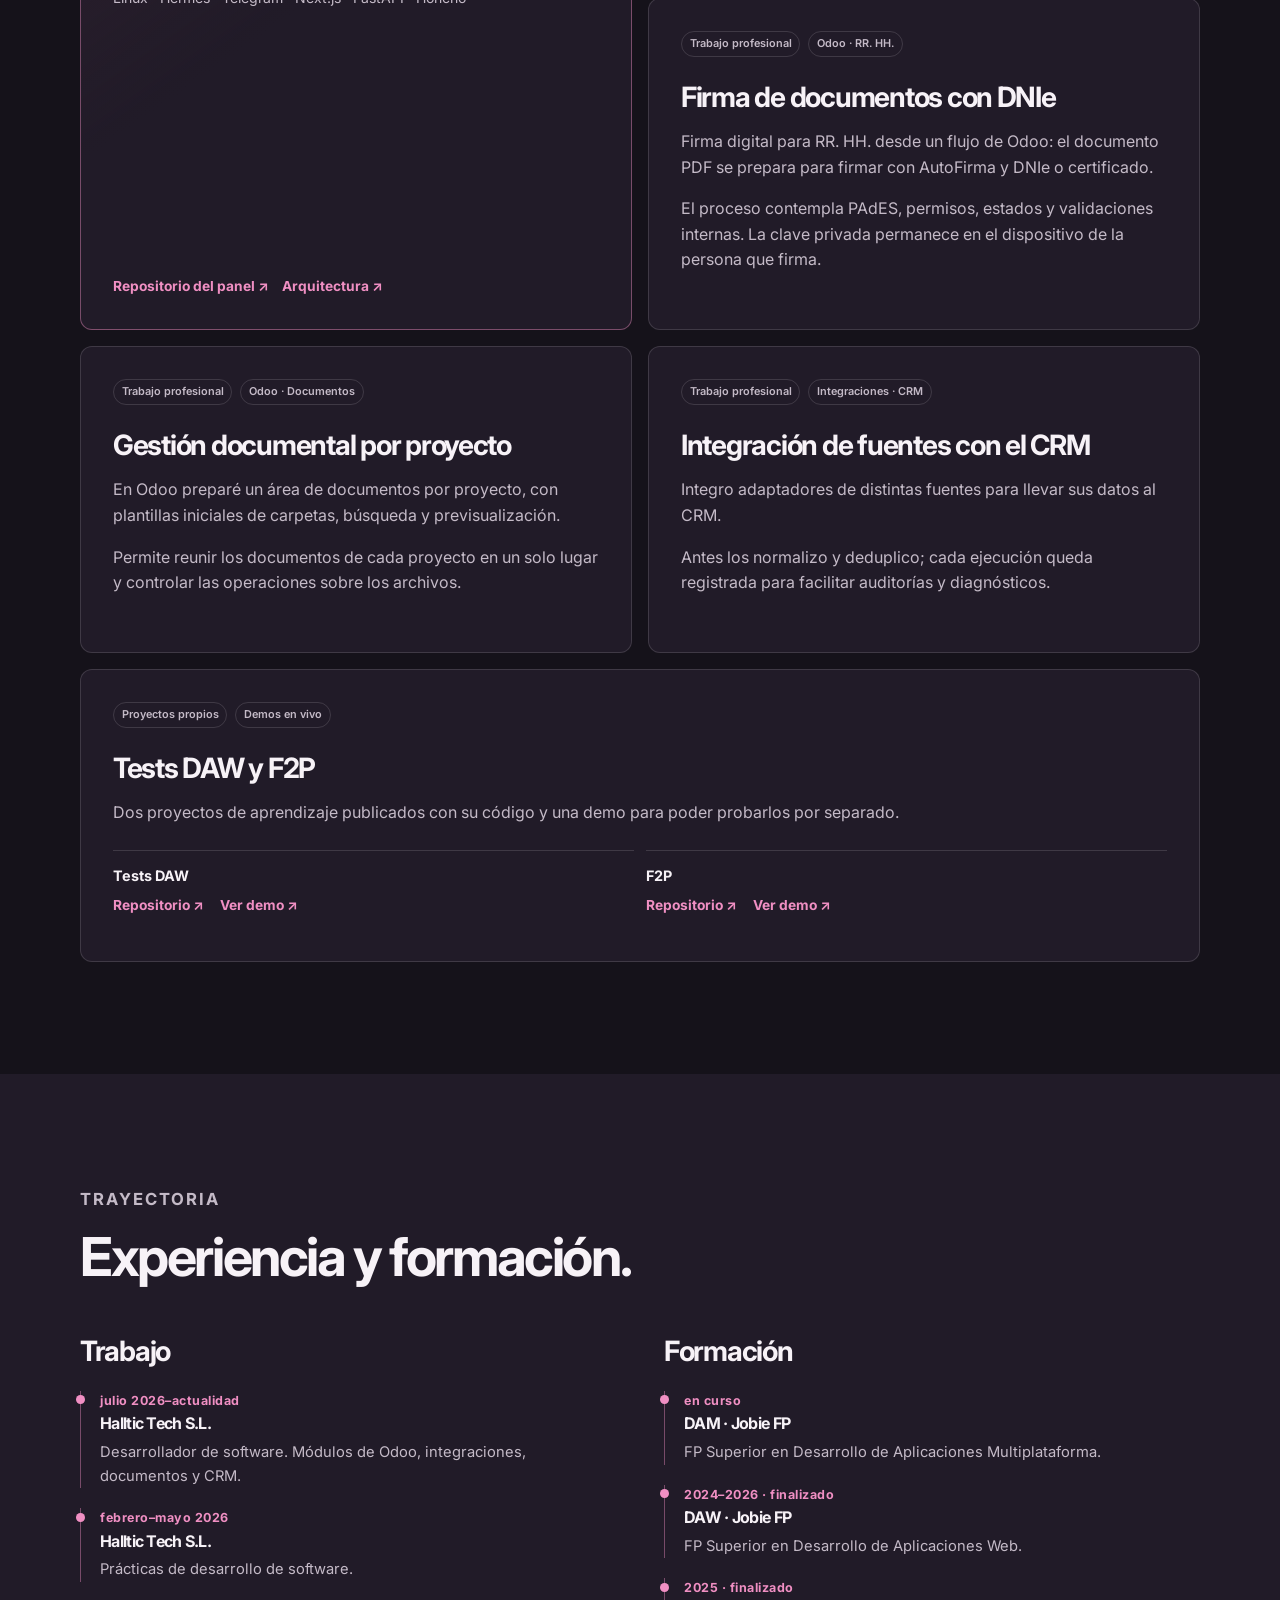
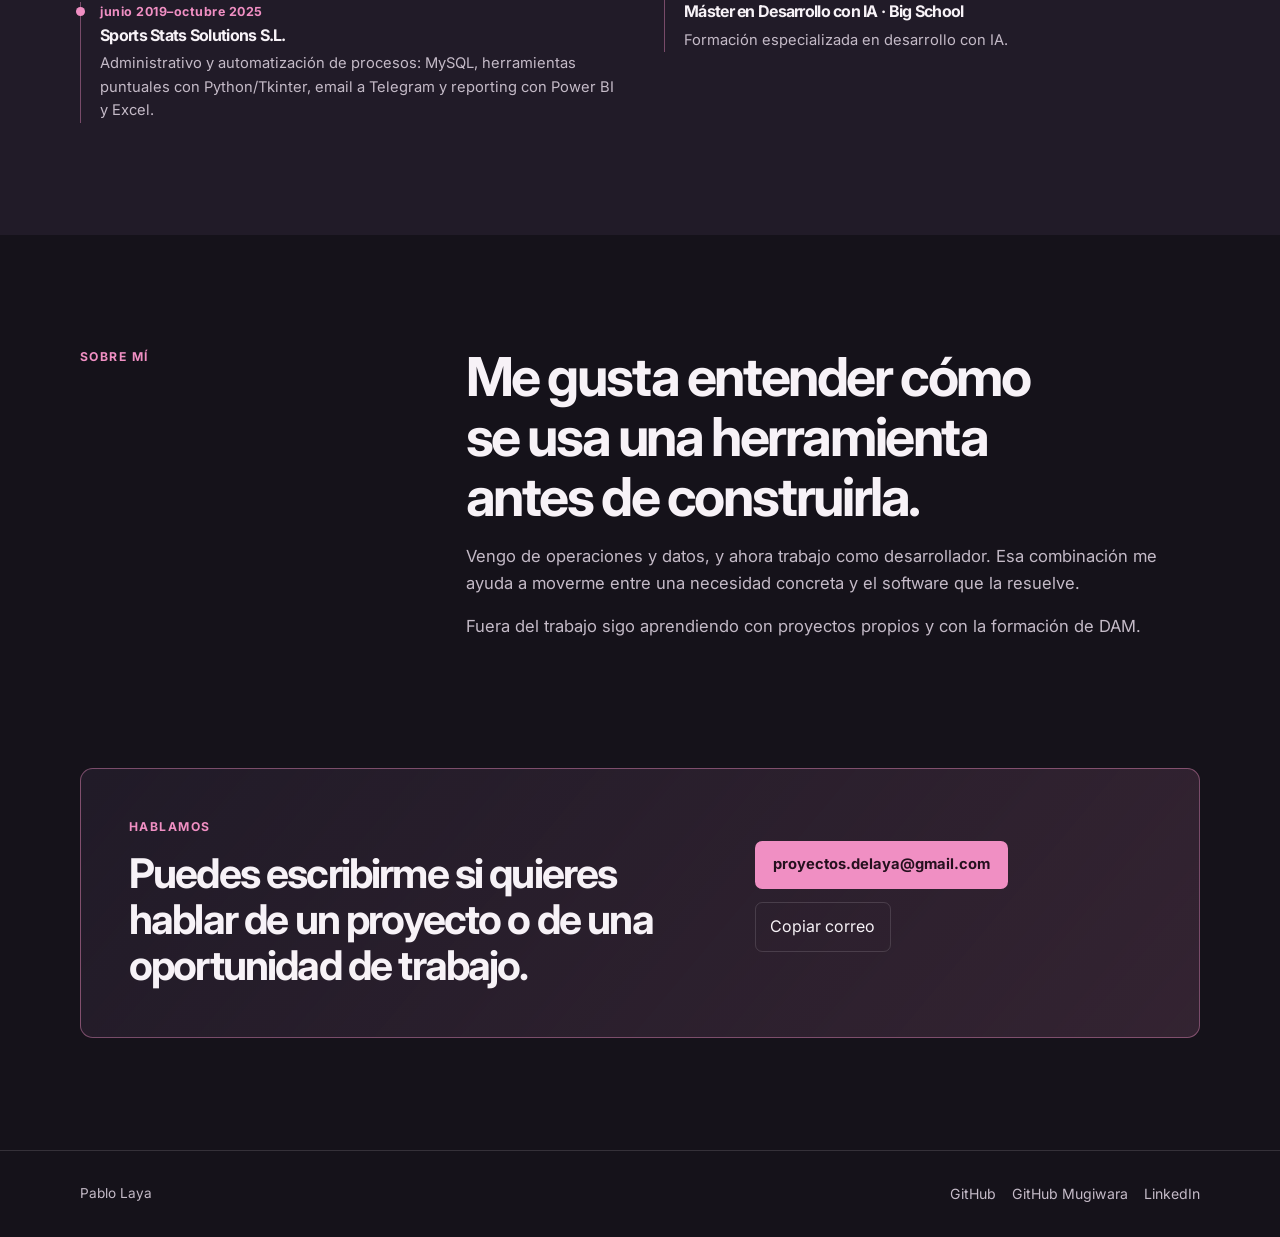
==== commit 2265dffb: "feat(portfolio): add visual CV, ATS download and career timeline" ====
--- a/index.html
+++ b/index.html
@@ -3,10 +3,10 @@
 <head>
   <meta charset="UTF-8">
   <meta name="viewport" content="width=device-width, initial-scale=1.0">
-  <meta name="description" content="Portfolio de Pablo Laya, desarrollador de software para automatización, integraciones y herramientas internas.">
+  <meta name="description" content="Portfolio de Pablo Laya, desarrollador de software.">
   <meta name="author" content="Pablo Laya">
   <meta property="og:title" content="Pablo Laya · Desarrollador de software">
-  <meta property="og:description" content="Software para automatizar trabajo real.">
+  <meta property="og:description" content="Módulos de Odoo, integraciones y proyectos propios.">
   <meta property="og:type" content="website">
   <meta property="og:url" content="https://prodelaya.dev">
   <title>Pablo Laya · Desarrollador de software</title>
@@ -18,15 +18,14 @@
 </head>
 <body>
   <a class="skip-link" href="#contenido">Saltar al contenido</a>
-
   <header class="site-header">
     <div class="container nav-wrap">
       <a class="brand" href="#inicio" aria-label="Pablo Laya, inicio">PL<span aria-hidden="true">.</span></a>
       <nav aria-label="Navegación principal">
-        <a href="#casos">Casos</a>
-        <a href="#capacidades">Capacidades</a>
+        <a href="#casos">Proyectos</a>
+        <a href="#trayectoria">Trayectoria</a>
         <a href="#sobre-mi">Sobre mí</a>
-        <a href="#contacto">Contacto</a>
+        <a href="#contacto">Hablamos</a>
       </nav>
       <a class="nav-contact" href="mailto:proyectos.delaya@gmail.com">Escribir</a>
     </div>
@@ -34,131 +33,99 @@
 
   <main id="contenido">
     <section class="hero section" id="inicio" aria-labelledby="hero-title">
-      <div class="container hero-grid">
-        <div class="hero-copy">
-          <p class="eyebrow">Pablo Laya · Desarrollador de software</p>
-          <h1 id="hero-title">Software para automatizar trabajo real.</h1>
-          <p class="lede">Desarrollo herramientas internas e integraciones que conectan datos, procesos y personas. Combino Python, APIs y Odoo con IA aplicada cuando aporta valor.</p>
-          <div class="hero-actions">
-            <a class="button button-primary" href="#casos">Ver casos <span aria-hidden="true">↓</span></a>
-            <a class="button button-secondary" href="#contacto">Contactar</a>
-          </div>
-          <div class="hero-links" aria-label="Perfiles profesionales">
-            <a href="https://github.com/Prodelaya" target="_blank" rel="noopener noreferrer">GitHub personal <span aria-hidden="true">↗</span></a>
-            <a href="https://www.linkedin.com/in/pablo-laya-bol%C3%ADvar/" target="_blank" rel="noopener noreferrer">LinkedIn <span aria-hidden="true">↗</span></a>
-          </div>
+      <div class="container hero-copy">
+        <p class="eyebrow">Python · Odoo · IA aplicada</p>
+        <h1 id="hero-title">Soy Pablo Laya, desarrollador de software.</h1>
+        <p class="lede">En Halltic trabajo en módulos de Odoo, integraciones y automatización de procesos. Fuera del trabajo desarrollo proyectos propios, como Mugiwara, un sistema de agentes que utilizo en mi servidor Linux.</p>
+        <div class="hero-actions" aria-label="Acciones principales">
+          <a class="button button-primary" href="cv.html">Ver CV</a>
+          <a class="button button-secondary" href="assets/cv-pablo-laya.pdf" download aria-label="Descargar CV en PDF">Descargar CV <span class="file-type">PDF</span></a>
+          <a class="text-action" href="#casos">Ver proyectos <span aria-hidden="true">↓</span></a>
         </div>
-
-        <figure class="system-preview" aria-labelledby="preview-caption">
-          <div class="preview-topbar">
-            <span class="preview-dot" aria-hidden="true"></span>
-            <span>Mugiwara · vista de sistema</span>
-            <span class="preview-status">10 perfiles</span>
-          </div>
-          <div class="preview-body">
-            <div class="preview-orbit" aria-hidden="true"><span>Orquestación</span></div>
-            <ul class="role-list" aria-label="Roles ilustrados de Mugiwara">
-              <li><strong>Luffy</strong><span>orquestación</span></li>
-              <li><strong>Franky</strong><span>operaciones</span></li>
-              <li><strong>Robin</strong><span>conocimiento e investigación</span></li>
-              <li><strong>Sanji</strong><span>asistencia personal</span></li>
-              <li><strong>Zoro</strong><span>software</span></li>
-              <li><strong>Chopper</strong><span>revisión de seguridad</span></li>
-              <li><strong>Nami</strong><span>investigación económica</span></li>
-              <li><strong>Jinbe</strong><span>investigación legal · BOE MCP</span></li>
-              <li><strong>Usopp</strong><span>diseño y comunicación</span></li>
-              <li><strong>Brook</strong><span>datos</span></li>
-            </ul>
-          </div>
-          <figcaption id="preview-caption">Recreación ilustrativa · datos ficticios</figcaption>
-        </figure>
+        <div class="hero-links" aria-label="Perfiles profesionales">
+          <a href="https://github.com/Prodelaya" target="_blank" rel="noopener noreferrer">GitHub <span aria-hidden="true">↗</span></a>
+          <a href="https://www.linkedin.com/in/pablo-laya-bol%C3%ADvar/" target="_blank" rel="noopener noreferrer">LinkedIn <span aria-hidden="true">↗</span></a>
+        </div>
       </div>
     </section>
 
     <section class="section cases-section" id="casos" aria-labelledby="cases-title">
       <div class="container">
         <div class="section-heading">
-          <p class="eyebrow">Casos seleccionados</p>
-          <h2 id="cases-title">Decisiones técnicas para procesos que necesitan claridad.</h2>
-          <p>Una selección de proyectos personales y trabajo profesional descrito sin exponer sistemas internos.</p>
+          <p class="eyebrow">Proyectos</p>
+          <h2 id="cases-title">Proyectos profesionales y personales.</h2>
+          <p>En los proyectos profesionales cuento el trabajo sin publicar código ni información interna.</p>
         </div>
 
         <div class="case-grid">
           <article class="case-card featured">
-            <div class="case-meta"><span>Proyecto personal</span><span>Destacado</span></div>
+            <div class="case-meta"><span>Proyecto personal</span><span>En uso</span></div>
             <h3>Mugiwara</h3>
-            <p>Concebí y diseñé Mugiwara y dirigí su implementación asistida por IA: un sistema multiagente autoalojado en Linux con diez roles especializados, gateways de Telegram, herramientas, SOUL.md y capas de memoria.</p>
-            <p>El panel es de lectura en su mayor parte: reúne agentes, conocimiento y estado operativo, con edición limitada de skills. El entorno permanece privado.</p>
-            <p class="tech-line">Linux · Hermes · Telegram · Next.js/FastAPI. Honcho aporta continuidad relacional en los diez perfiles; el panel no muestra Honcho en vivo.</p>
+            <p>Creé Mugiwara para trabajar con diez agentes especializados en mi servidor Linux. Definí su organización y dirijo su desarrollo con ayuda de IA.</p>
+            <p>Luffy coordina tareas de orquestación, desarrollo de software, investigación y mantenimiento del servidor. El panel muestra el estado de los agentes y reúne su documentación.</p>
+            <p class="tech-line">Linux · Hermes · Telegram · Next.js · FastAPI · Honcho</p>
             <div class="case-links">
-              <a href="https://github.com/asistentes-mugiwara/mugiwara-control-panel" target="_blank" rel="noopener noreferrer">Ver código del panel <span aria-hidden="true">↗</span></a>
-              <a href="https://github.com/asistentes-mugiwara/mugiwara-no-hermes" target="_blank" rel="noopener noreferrer">Ver arquitectura <span aria-hidden="true">↗</span></a>
+              <a href="https://github.com/asistentes-mugiwara/mugiwara-control-panel" target="_blank" rel="noopener noreferrer">Repositorio del panel <span aria-hidden="true">↗</span></a>
+              <a href="https://github.com/asistentes-mugiwara/mugiwara-no-hermes" target="_blank" rel="noopener noreferrer">Arquitectura <span aria-hidden="true">↗</span></a>
             </div>
           </article>
 
           <article class="case-card">
             <div class="case-meta"><span>Proyecto personal</span><span>Python · SQLite</span></div>
             <h3>auto-reddit</h3>
-            <p>Orquestador que detecta publicaciones técnicas recientes de una comunidad, las filtra y normaliza, añade contexto con un modelo de lenguaje y prepara borradores para enviarlos por Telegram.</p>
-            <p>La persona revisa, edita y decide si publica: el flujo está diseñado para asistencia, no para publicar automáticamente.</p>
-            <div class="case-links">
-              <a href="https://github.com/Prodelaya/auto-reddit" target="_blank" rel="noopener noreferrer">Ver repositorio <span aria-hidden="true">↗</span></a>
-            </div>
+            <p>La construí para encontrar conversaciones técnicas y preparar borradores a partir de ellas.</p>
+            <p>El flujo los envía a Telegram para revisarlos; no publica automáticamente.</p>
+            <div class="case-links"><a href="https://github.com/Prodelaya/auto-reddit" target="_blank" rel="noopener noreferrer">Repositorio <span aria-hidden="true">↗</span></a></div>
           </article>
 
           <article class="case-card professional">
-            <div class="case-meta"><span>Trabajo profesional</span><span>Caso descrito</span></div>
-            <h3>Gestión documental por proyecto</h3>
-            <p>Centralicé la gestión documental con contexto por proyecto: plantillas de inicio, búsqueda y operaciones de archivo controladas para evitar que la información se disperse entre procesos.</p>
-            <p>El enfoque prioriza una estructura mantenible y una navegación clara para que cada equipo trabaje sobre sus propios documentos.</p>
+            <div class="case-meta"><span>Trabajo profesional</span><span>Odoo · RR. HH.</span></div>
+            <h3>Firma de documentos con DNIe</h3>
+            <p>Firma digital para RR. HH. desde un flujo de Odoo: el documento PDF se prepara para firmar con AutoFirma y DNIe o certificado.</p>
+            <p>El proceso contempla PAdES, permisos, estados y validaciones internas. La clave privada permanece en el dispositivo de la persona que firma.</p>
           </article>
 
           <article class="case-card professional">
-            <div class="case-meta"><span>Caso profesional</span><span>Descripción del trabajo</span></div>
-            <h3>Integración multifuente con CRM</h3>
-            <p>Diseñé un flujo para conectar varias fuentes con un CRM mediante adaptadores, normalización y una zona de preparación antes de incorporar información al proceso.</p>
-            <p>La deduplicación, la auditoría por ejecución y la revisión humana ayudan a hacer trazable el recorrido de cada dato.</p>
+            <div class="case-meta"><span>Trabajo profesional</span><span>Odoo · Documentos</span></div>
+            <h3>Gestión documental por proyecto</h3>
+            <p>En Odoo preparé un área de documentos por proyecto, con plantillas iniciales de carpetas, búsqueda y previsualización.</p>
+            <p>Permite reunir los documentos de cada proyecto en un solo lugar y controlar las operaciones sobre los archivos.</p>
           </article>
-        </div>
 
-        <div class="other-projects" aria-labelledby="other-title">
-          <div>
-            <p class="eyebrow">Otros proyectos</p>
-            <h2 id="other-title">Más producto y datos.</h2>
-          </div>
-          <ul>
-            <li><a href="https://github.com/Prodelaya/proyecto-daw-tests" target="_blank" rel="noopener noreferrer"><strong>Tests DAW</strong><span>Aplicación con React y TypeScript para practicar, revisar respuestas y consultar el historial de resultados.</span><b aria-hidden="true">↗</b></a></li>
-            <li><a href="https://github.com/Prodelaya/Proyecto-DAW-Juegos-F2P" target="_blank" rel="noopener noreferrer"><strong>F2P Catalog</strong><span>Catálogo SSR con Flask y SQLAlchemy, filtros, paginación, biblioteca y reseñas.</span><b aria-hidden="true">↗</b></a></li>
-          </ul>
+          <article class="case-card professional">
+            <div class="case-meta"><span>Trabajo profesional</span><span>Integraciones · CRM</span></div>
+            <h3>Integración de fuentes con el CRM</h3>
+            <p>Integro adaptadores de distintas fuentes para llevar sus datos al CRM.</p>
+            <p>Antes los normalizo y deduplico; cada ejecución queda registrada para facilitar auditorías y diagnósticos.</p>
+          </article>
+
+          <article class="case-card demos-card">
+            <div class="case-meta"><span>Proyectos propios</span><span>Demos en vivo</span></div>
+            <h3>Tests DAW y F2P</h3>
+            <p>Dos proyectos de aprendizaje publicados con su código y una demo para poder probarlos por separado.</p>
+            <div class="demo-links">
+              <div><strong>Tests DAW</strong><a href="https://github.com/Prodelaya/proyecto-daw-tests" target="_blank" rel="noopener noreferrer">Repositorio <span aria-hidden="true">↗</span></a><a href="https://tests-daw.prodelaya.dev/" target="_blank" rel="noopener noreferrer">Ver demo <span aria-hidden="true">↗</span></a></div>
+              <div><strong>F2P</strong><a href="https://github.com/Prodelaya/Proyecto-DAW-Juegos-F2P" target="_blank" rel="noopener noreferrer">Repositorio <span aria-hidden="true">↗</span></a><a href="https://f2p.prodelaya.dev/" target="_blank" rel="noopener noreferrer">Ver demo <span aria-hidden="true">↗</span></a></div>
+            </div>
+          </article>
         </div>
       </div>
     </section>
 
-    <section class="section capabilities-section" id="capacidades" aria-labelledby="capabilities-title">
+    <section class="section trajectory-section" id="trayectoria" aria-labelledby="trajectory-title">
       <div class="container">
-        <div class="section-heading narrow">
-          <p class="eyebrow">Capacidades</p>
-          <h2 id="capabilities-title">Del proceso manual a un sistema que se puede entender y revisar.</h2>
-        </div>
-        <div class="capability-grid">
-          <article>
-            <span class="capability-number">01</span>
-            <h3>Integraciones y datos</h3>
-            <p>Conecto fuentes, contratos y modelos de datos para que la información llegue con contexto y trazabilidad.</p>
-            <p class="tag-row">Python <span>APIs</span> SQL <span>FastAPI</span></p>
-          </article>
-          <article>
-            <span class="capability-number">02</span>
-            <h3>Herramientas internas y automatización</h3>
-            <p>Convierto pasos repetidos en flujos manejables, con interfaces y reglas que ayudan a operar mejor.</p>
-            <p class="tag-row">Odoo <span>TypeScript</span> React <span>Next.js</span></p>
-          </article>
-          <article>
-            <span class="capability-number">03</span>
-            <h3>IA aplicada con criterio humano</h3>
-            <p>Uso modelos para clasificar, preparar o proponer; las decisiones relevantes siguen siendo revisables.</p>
-            <p class="tag-row">LLM <span>revisión humana</span> flujos asistidos</p>
-          </article>
+        <div class="section-heading"><p class="eyebrow">Trayectoria</p><h2 id="trajectory-title">Experiencia y formación.</h2></div>
+        <div class="timeline-grid">
+          <section aria-labelledby="work-title"><h3 id="work-title">Trabajo</h3><ol reversed>
+            <li><p class="timeline-date">julio 2026–actualidad</p><h4>Halltic Tech S.L.</h4><p>Desarrollador de software. Módulos de Odoo, integraciones, documentos y CRM.</p></li>
+            <li><p class="timeline-date">febrero–mayo 2026</p><h4>Halltic Tech S.L.</h4><p>Prácticas de desarrollo de software.</p></li>
+            <li><p class="timeline-date">junio 2019–octubre 2025</p><h4>Sports Stats Solutions S.L.</h4><p>Administrativo y automatización de procesos: MySQL, herramientas puntuales con Python/Tkinter, email a Telegram y reporting con Power BI y Excel.</p></li>
+          </ol></section>
+          <section aria-labelledby="education-title"><h3 id="education-title">Formación</h3><ol reversed>
+            <li><p class="timeline-date">en curso</p><h4>DAM · Jobie FP</h4><p>FP Superior en Desarrollo de Aplicaciones Multiplataforma.</p></li>
+            <li><p class="timeline-date">2024–2026 · finalizado</p><h4>DAW · Jobie FP</h4><p>FP Superior en Desarrollo de Aplicaciones Web.</p></li>
+            <li><p class="timeline-date">2025 · finalizado</p><h4>Máster en Desarrollo con IA · Big School</h4><p>Formación especializada en desarrollo con IA.</p></li>
+          </ol></section>
         </div>
       </div>
     </section>
@@ -166,41 +133,19 @@
     <section class="section about-section" id="sobre-mi" aria-labelledby="about-title">
       <div class="container about-layout">
         <p class="eyebrow">Sobre mí</p>
-        <div>
-          <h2 id="about-title">El puente entre operaciones, datos y software.</h2>
-          <p>Me interesa el punto donde un proceso manual deja de escalar y una herramienta puede hacerlo más claro. Combino una mirada cercana a operaciones y datos con desarrollo de software para traducir necesidades reales en integraciones y productos internos.</p>
-          <p>Construyo proyectos con IA cuando encaja en el problema y mantengo la revisión humana donde importa.</p>
-        </div>
+        <div><h2 id="about-title">Me gusta entender cómo se usa una herramienta antes de construirla.</h2><p>Vengo de operaciones y datos, y ahora trabajo como desarrollador. Esa combinación me ayuda a moverme entre una necesidad concreta y el software que la resuelve.</p><p>Fuera del trabajo sigo aprendiendo con proyectos propios y con la formación de DAM.</p></div>
       </div>
     </section>
 
     <section class="section contact-section" id="contacto" aria-labelledby="contact-title">
       <div class="container contact-card">
-        <div>
-          <p class="eyebrow">Contacto</p>
-          <h2 id="contact-title">¿Buscas un desarrollador para automatizar procesos e integrar sistemas en tu equipo? Hablemos.</h2>
-        </div>
-        <div class="contact-actions">
-          <a class="button button-primary" href="mailto:proyectos.delaya@gmail.com">proyectos.delaya@gmail.com</a>
-          <button class="copy-email" type="button" data-copy-email hidden>Copiar correo</button>
-          <p class="copy-status" aria-live="polite" aria-atomic="true"></p>
-          <p class="contact-note">CV actualizado disponible bajo solicitud.</p>
-        </div>
+        <div><p class="eyebrow">Hablamos</p><h2 id="contact-title">Puedes escribirme si quieres hablar de un proyecto o de una oportunidad de trabajo.</h2></div>
+        <div class="contact-actions"><a class="button button-primary" href="mailto:proyectos.delaya@gmail.com">proyectos.delaya@gmail.com</a><button class="copy-email" type="button" data-copy-email hidden>Copiar correo</button><p class="copy-status" aria-live="polite" aria-atomic="true"></p></div>
       </div>
     </section>
   </main>
 
-  <footer class="site-footer">
-    <div class="container">
-      <span>Pablo Laya</span>
-      <div>
-        <a href="https://github.com/Prodelaya" target="_blank" rel="noopener noreferrer">GitHub personal</a>
-        <a href="https://github.com/asistentes-mugiwara" target="_blank" rel="noopener noreferrer">GitHub Mugiwara</a>
-        <a href="https://www.linkedin.com/in/pablo-laya-bol%C3%ADvar/" target="_blank" rel="noopener noreferrer">LinkedIn</a>
-      </div>
-    </div>
-  </footer>
-
+  <footer class="site-footer"><div class="container"><span>Pablo Laya</span><div><a href="https://github.com/Prodelaya" target="_blank" rel="noopener noreferrer">GitHub</a><a href="https://github.com/asistentes-mugiwara" target="_blank" rel="noopener noreferrer">GitHub Mugiwara</a><a href="https://www.linkedin.com/in/pablo-laya-bol%C3%ADvar/" target="_blank" rel="noopener noreferrer">LinkedIn</a></div></div></footer>
   <script src="script.js"></script>
 </body>
 </html>
--- a/styles.css
+++ b/styles.css
@@ -1,54 +1,47 @@
 :root {
-  --bg: #121318;
-  --surface: #1b1d26;
-  --surface-raised: #22242f;
-  --text: #f4f4f5;
-  --muted: #b5b6c2;
-  --accent: #bb9aff;
-  --accent-soft: rgba(187, 154, 255, 0.14);
-  --accent-line: rgba(187, 154, 255, 0.35);
-  --border: rgba(244, 244, 245, 0.12);
-  --cta-text: #151318;
+  --bg: #15121a;
+  --surface: #211b28;
+  --surface-raised: #2a2231;
+  --text: #f7f2f7;
+  --muted: #c4bac7;
+  --accent: #f08fc3;
+  --accent-dark: #4b1838;
+  --accent-line: rgba(240, 143, 195, 0.42);
+  --border: rgba(247, 242, 247, 0.14);
   --font:
-    "Inter", ui-sans-serif, system-ui, -apple-system, BlinkMacSystemFont,
+    Inter, ui-sans-serif, system-ui, -apple-system, BlinkMacSystemFont,
     "Segoe UI", sans-serif;
-  --content-width: 1160px;
-  --shadow: 0 22px 56px rgba(0, 0, 0, 0.2);
+  --content-width: 1120px;
 }
 
 * {
   box-sizing: border-box;
 }
-
 html {
   scroll-behavior: smooth;
   scroll-padding-top: 5rem;
 }
-
 body {
+  min-width: 320px;
   margin: 0;
-  min-width: 320px;
   color: var(--text);
   background:
     radial-gradient(
-      circle at 78% 2%,
-      rgba(187, 154, 255, 0.12),
-      transparent 28rem
+      circle at 80% 0,
+      rgba(240, 143, 195, 0.16),
+      transparent 27rem
     ),
     var(--bg);
   font-family: var(--font);
   font-size: 16px;
   line-height: 1.6;
 }
-
 a {
   color: inherit;
 }
-
 button {
   font: inherit;
 }
-
 .container {
   width: min(var(--content-width), calc(100% - 3rem));
   margin: 0 auto;
@@ -60,25 +53,22 @@
   top: 1rem;
   left: 1rem;
   padding: 0.7rem 1rem;
-  color: var(--cta-text);
+  color: #25101e;
   background: var(--accent);
   border-radius: 0.4rem;
   transform: translateY(-160%);
 }
-
 .skip-link:focus {
   transform: translateY(0);
 }
-
 .site-header {
   position: sticky;
   z-index: 5;
   top: 0;
-  border-bottom: 1px solid rgba(244, 244, 245, 0.08);
-  background: rgba(18, 19, 24, 0.88);
+  border-bottom: 1px solid rgba(247, 242, 247, 0.08);
+  background: rgba(21, 18, 26, 0.88);
   backdrop-filter: blur(14px);
 }
-
 .nav-wrap {
   display: flex;
   align-items: center;
@@ -86,26 +76,22 @@
   min-height: 4.5rem;
   gap: 1.25rem;
 }
-
 .brand {
-  color: var(--text);
   font-size: 1.1rem;
   font-weight: 700;
   letter-spacing: -0.08em;
   text-decoration: none;
 }
-
-.brand span {
+.brand span,
+.eyebrow {
   color: var(--accent);
 }
-
 nav {
   display: flex;
   flex-wrap: wrap;
   justify-content: center;
   gap: 1.3rem;
 }
-
 nav a,
 .hero-links a,
 .site-footer a {
@@ -113,105 +99,90 @@
   font-size: 0.88rem;
   text-decoration: none;
 }
-
 nav a:hover,
 .hero-links a:hover,
 .site-footer a:hover {
   color: var(--text);
 }
-
 .nav-contact {
   padding: 0.45rem 0.8rem;
   border: 1px solid var(--border);
   border-radius: 0.4rem;
-  color: var(--text);
   font-size: 0.85rem;
   font-weight: 600;
   text-decoration: none;
 }
 
 .section {
-  padding: clamp(4.5rem, 10vw, 8rem) 0;
-}
-
+  padding: clamp(4.5rem, 9vw, 7rem) 0;
+}
 .hero {
-  padding-top: clamp(4rem, 8vw, 7rem);
-}
-
-.hero-grid {
-  display: grid;
-  grid-template-columns: minmax(0, 1fr) minmax(20rem, 0.8fr);
-  align-items: center;
-  gap: clamp(3rem, 7vw, 7rem);
-}
-
+  padding-top: clamp(5rem, 11vw, 9rem);
+  padding-bottom: clamp(5rem, 11vw, 9rem);
+}
+.hero-copy {
+  max-width: 52rem;
+}
 .eyebrow {
   margin: 0 0 0.9rem;
-  color: var(--accent);
   font-size: 0.76rem;
   font-weight: 700;
   letter-spacing: 0.12em;
   text-transform: uppercase;
 }
-
 h1,
 h2,
 h3,
+h4,
 p {
   margin-top: 0;
 }
-
 h1,
 h2,
-h3 {
+h3,
+h4 {
   letter-spacing: -0.045em;
 }
-
 h1 {
-  max-width: 11ch;
+  max-width: 13ch;
   margin-bottom: 1.3rem;
-  font-size: clamp(3rem, 6.5vw, 5.6rem);
+  font-size: clamp(3rem, 7vw, 5.9rem);
   line-height: 1.02;
 }
-
 h2 {
   margin-bottom: 1rem;
-  font-size: clamp(2rem, 4.2vw, 3.45rem);
+  font-size: clamp(2rem, 4.2vw, 3.35rem);
   line-height: 1.12;
 }
-
 h3 {
-  margin-bottom: 1rem;
-  font-size: clamp(1.35rem, 2.2vw, 1.8rem);
+  margin-bottom: 0.9rem;
+  font-size: clamp(1.35rem, 2.2vw, 1.75rem);
   line-height: 1.2;
 }
-
 .lede,
 .section-heading > p,
 .about-layout div > p {
-  max-width: 41rem;
-  color: var(--muted);
-  font-size: clamp(1.02rem, 1.3vw, 1.14rem);
-}
-
+  max-width: 45rem;
+  color: var(--muted);
+  font-size: clamp(1.03rem, 1.3vw, 1.14rem);
+}
 .hero-actions,
 .case-links,
-.contact-actions {
+.contact-actions,
+.demo-links,
+.demo-links div {
   display: flex;
   flex-wrap: wrap;
   align-items: center;
   gap: 0.8rem;
 }
-
 .hero-actions {
   margin: 2rem 0 1.4rem;
 }
-
 .button {
   display: inline-flex;
   align-items: center;
   justify-content: center;
-  gap: 0.55rem;
   min-height: 3rem;
   padding: 0.7rem 1.05rem;
   border: 1px solid transparent;
@@ -220,311 +191,172 @@
   font-weight: 700;
   text-decoration: none;
 }
-
 .button-primary {
-  color: var(--cta-text);
+  color: #25101e;
   background: var(--accent);
 }
-
 .button-secondary {
   border-color: var(--border);
   color: var(--text);
   background: transparent;
 }
-
+.file-type {
+  margin-inline-start: 0.4rem;
+  padding: 0.08rem 0.32rem;
+  border: 1px solid currentColor;
+  border-radius: 0.2rem;
+  font-size: 0.65rem;
+  letter-spacing: 0.06em;
+}
+.text-action {
+  color: var(--muted);
+  font-size: 0.9rem;
+  font-weight: 700;
+  text-decoration: none;
+}
 .hero-links {
   display: flex;
   flex-wrap: wrap;
   gap: 1.2rem;
 }
 
-.system-preview {
-  position: relative;
-  overflow: hidden;
-  margin: 0;
-  border: 1px solid var(--accent-line);
-  border-radius: 0.85rem;
+.cases-section {
+  border-top: 1px solid var(--border);
+}
+.section-heading {
+  max-width: 50rem;
+  margin-bottom: 3rem;
+}
+.section-heading > p:last-child {
+  margin-bottom: 0;
+}
+.case-grid {
+  display: grid;
+  grid-template-columns: repeat(2, minmax(0, 1fr));
+  gap: 1rem;
+}
+.case-card {
+  display: flex;
+  flex-direction: column;
+  min-height: 100%;
+  padding: clamp(1.4rem, 3vw, 2rem);
+  border: 1px solid var(--border);
+  border-radius: 0.75rem;
+  background: var(--surface);
+}
+.case-card.featured {
+  grid-row: span 2;
+  border-color: var(--accent-line);
   background: linear-gradient(
     145deg,
-    rgba(34, 36, 47, 0.96),
-    rgba(27, 29, 38, 0.96)
+    rgba(240, 143, 195, 0.13),
+    var(--surface) 48%
   );
-  box-shadow: var(--shadow);
-}
-
-.system-preview::before {
+}
+.case-card p {
+  color: var(--muted);
+}
+.case-card p:last-of-type {
+  margin-bottom: 1.5rem;
+}
+.case-meta {
+  display: flex;
+  flex-wrap: wrap;
+  gap: 0.5rem;
+  margin-bottom: 1.5rem;
+}
+.case-meta span {
+  padding: 0.22rem 0.48rem;
+  border: 1px solid var(--border);
+  border-radius: 99px;
+  color: var(--muted);
+  font-size: 0.68rem;
+  font-weight: 600;
+}
+.featured .case-meta span:last-child {
+  border-color: var(--accent-line);
+  color: var(--accent);
+}
+.tech-line {
+  padding-top: 1rem;
+  border-top: 1px solid var(--border);
+  font-size: 0.88rem;
+}
+.case-links {
+  margin-top: auto;
+}
+.case-links a,
+.demo-links a {
+  color: var(--accent);
+  font-size: 0.86rem;
+  font-weight: 700;
+  text-decoration: none;
+}
+.demos-card {
+  grid-column: span 2;
+}
+.demo-links {
+  align-items: stretch;
+  margin-top: auto;
+}
+.demo-links div {
+  flex: 1 1 16rem;
+  gap: 0.45rem 1rem;
+  padding: 0.8rem 0;
+  border-top: 1px solid var(--border);
+}
+.demo-links strong {
+  width: 100%;
+  font-size: 0.9rem;
+}
+
+.trajectory-section {
+  background: var(--surface);
+}
+.timeline-grid {
+  display: grid;
+  grid-template-columns: repeat(2, minmax(0, 1fr));
+  gap: 3rem;
+}
+.timeline-grid h3 {
+  margin-bottom: 1.4rem;
+}
+.timeline-grid ol {
+  display: grid;
+  gap: 1.25rem;
+  margin: 0;
+  padding: 0;
+  list-style: none;
+}
+.timeline-grid li {
+  position: relative;
+  padding-left: 1.2rem;
+  border-left: 1px solid var(--accent-line);
+}
+.timeline-grid li::before {
   position: absolute;
-  inset: 0;
-  background: linear-gradient(
-    130deg,
-    transparent 40%,
-    rgba(187, 154, 255, 0.07)
-  );
-  content: "";
-  pointer-events: none;
-}
-
-.preview-topbar {
-  display: flex;
-  align-items: center;
-  gap: 0.55rem;
-  min-height: 3rem;
-  padding: 0 1rem;
-  border-bottom: 1px solid var(--border);
-  color: var(--muted);
-  font-size: 0.77rem;
-}
-
-.preview-dot {
+  top: 0.3rem;
+  left: -0.3rem;
   width: 0.55rem;
   height: 0.55rem;
   border-radius: 50%;
   background: var(--accent);
-}
-
-.preview-status {
-  margin-left: auto;
+  content: "";
+}
+.timeline-grid h4 {
+  margin: 0.05rem 0 0.25rem;
+  font-size: 1rem;
+}
+.timeline-grid p {
+  margin-bottom: 0;
+  color: var(--muted);
+  font-size: 0.92rem;
+}
+.timeline-grid .timeline-date {
   color: var(--accent);
+  font-size: 0.78rem;
   font-weight: 700;
-}
-
-.preview-body {
-  position: relative;
-  display: grid;
-  grid-template-columns: 7.3rem 1fr;
-  gap: 1rem;
-  padding: 1.1rem;
-}
-
-.preview-orbit {
-  display: grid;
-  place-items: center;
-  align-self: center;
-  aspect-ratio: 1;
-  border: 1px solid var(--accent-line);
-  border-radius: 50%;
-  color: var(--accent);
-  font-size: 0.68rem;
-  font-weight: 700;
-  text-align: center;
-}
-
-.preview-orbit::before,
-.preview-orbit::after {
-  position: absolute;
-  width: 5rem;
-  border-top: 1px solid var(--accent-line);
-  content: "";
-  transform: rotate(28deg);
-  transform-origin: right center;
-}
-
-.preview-orbit::after {
-  transform: rotate(-28deg);
-}
-
-.role-list {
-  display: grid;
-  grid-template-columns: repeat(2, minmax(0, 1fr));
-  gap: 0.45rem;
-  margin: 0;
-  padding: 0;
-  list-style: none;
-}
-
-.role-list li {
-  min-width: 0;
-  padding: 0.42rem 0.5rem;
-  border: 1px solid var(--border);
-  border-radius: 0.35rem;
-  background: rgba(18, 19, 24, 0.45);
-}
-
-.role-list strong,
-.role-list span {
-  display: block;
-}
-.role-list strong {
-  font-size: 0.72rem;
-}
-.role-list span {
-  color: var(--muted);
-  font-size: 0.62rem;
-}
-
-.system-preview figcaption {
-  padding: 0.65rem 1rem;
-  border-top: 1px solid var(--border);
-  color: var(--muted);
-  font-size: 0.73rem;
-}
-
-.cases-section {
-  border-top: 1px solid var(--border);
-}
-
-.section-heading {
-  max-width: 47rem;
-  margin-bottom: 3rem;
-}
-.section-heading > p:last-child {
-  margin-bottom: 0;
-}
-.section-heading.narrow {
-  max-width: 48rem;
-}
-
-.case-grid {
-  display: grid;
-  grid-template-columns: repeat(2, minmax(0, 1fr));
-  gap: 1rem;
-}
-
-.case-card {
-  display: flex;
-  flex-direction: column;
-  min-height: 100%;
-  padding: clamp(1.4rem, 3vw, 2rem);
-  border: 1px solid var(--border);
-  border-radius: 0.7rem;
-  background: var(--surface);
-}
-
-.case-card.featured {
-  border-color: var(--accent-line);
-  background: linear-gradient(
-    145deg,
-    rgba(187, 154, 255, 0.1),
-    var(--surface) 45%
-  );
-}
-
-.case-card p {
-  color: var(--muted);
-}
-.case-card p:last-of-type {
-  margin-bottom: 1.5rem;
-}
-
-.case-meta {
-  display: flex;
-  flex-wrap: wrap;
-  gap: 0.5rem;
-  margin-bottom: 1.6rem;
-}
-
-.case-meta span {
-  padding: 0.22rem 0.48rem;
-  border: 1px solid var(--border);
-  border-radius: 99px;
-  color: var(--muted);
-  font-size: 0.68rem;
-  font-weight: 600;
-}
-
-.featured .case-meta span:last-child {
-  border-color: var(--accent-line);
-  color: var(--accent);
-}
-
-.tech-line {
-  padding-top: 1rem;
-  border-top: 1px solid var(--border);
-  font-size: 0.88rem;
-}
-
-.case-links {
-  margin-top: auto;
-}
-
-.case-links a {
-  color: var(--accent);
-  font-size: 0.86rem;
-  font-weight: 700;
-  text-decoration: none;
-}
-
-.case-links a + a {
-  color: var(--text);
-}
-
-.other-projects {
-  display: grid;
-  grid-template-columns: 0.7fr 1.3fr;
-  gap: 2rem;
-  margin-top: 1rem;
-  padding: 2rem 0;
-  border-bottom: 1px solid var(--border);
-}
-
-.other-projects h2 {
-  margin-bottom: 0;
-  font-size: clamp(1.5rem, 2.4vw, 2rem);
-}
-.other-projects ul {
-  display: grid;
-  gap: 0.55rem;
-  margin: 0;
-  padding: 0;
-  list-style: none;
-}
-
-.other-projects a {
-  display: grid;
-  grid-template-columns: 9rem 1fr auto;
-  gap: 1rem;
-  align-items: baseline;
-  padding: 0.75rem 0;
-  color: var(--text);
-  text-decoration: none;
-}
-
-.other-projects span {
-  color: var(--muted);
-  font-size: 0.87rem;
-}
-.other-projects b {
-  color: var(--accent);
-}
-
-.capabilities-section {
-  background: var(--surface);
-}
-
-.capability-grid {
-  display: grid;
-  grid-template-columns: repeat(3, minmax(0, 1fr));
-  gap: 2rem;
-}
-
-.capability-grid article {
-  padding-right: 1rem;
-}
-.capability-number {
-  color: var(--accent);
-  font-size: 0.8rem;
-  font-weight: 700;
-}
-.capability-grid h3 {
-  margin: 0.8rem 0;
-  font-size: 1.35rem;
-}
-.capability-grid p {
-  color: var(--muted);
-}
-
-.tag-row {
-  display: flex;
-  flex-wrap: wrap;
-  gap: 0.45rem;
-  margin-top: 1.5rem;
-  color: var(--text) !important;
-  font-size: 0.78rem;
-  font-weight: 600;
-}
-
-.tag-row span {
-  color: var(--accent);
+  letter-spacing: 0.04em;
 }
 
 .about-layout {
@@ -532,18 +364,12 @@
   grid-template-columns: 0.65fr 1.35fr;
   gap: 2rem;
 }
-
 .about-layout h2 {
-  max-width: 16ch;
-}
-.about-layout div > p {
-  margin-bottom: 1rem;
-}
-
+  max-width: 17ch;
+}
 .contact-section {
   padding-top: 0;
 }
-
 .contact-card {
   display: grid;
   grid-template-columns: 1.2fr 0.8fr;
@@ -555,18 +381,13 @@
   background: linear-gradient(
     130deg,
     var(--surface),
-    rgba(187, 154, 255, 0.14)
+    rgba(240, 143, 195, 0.14)
   );
 }
-
 .contact-card h2 {
   margin-bottom: 0;
   font-size: clamp(1.7rem, 3.2vw, 2.7rem);
 }
-.contact-actions {
-  justify-content: flex-start;
-}
-
 .copy-email {
   min-height: 3rem;
   padding: 0.7rem 0.9rem;
@@ -576,7 +397,6 @@
   background: transparent;
   cursor: pointer;
 }
-
 .copy-status {
   width: 100%;
   min-height: 1.5rem;
@@ -584,13 +404,6 @@
   color: var(--accent);
   font-size: 0.82rem;
 }
-.contact-note {
-  width: 100%;
-  margin: 0;
-  color: var(--muted);
-  font-size: 0.82rem;
-}
-
 .site-footer {
   padding: 2rem 0;
   border-top: 1px solid var(--border);
@@ -610,7 +423,6 @@
   justify-content: flex-end;
   gap: 1rem;
 }
-
 :focus-visible {
   outline: 3px solid var(--accent);
   outline-offset: 3px;
@@ -635,11 +447,10 @@
     border-color: var(--accent);
   }
   .case-card:hover {
-    border-color: rgba(187, 154, 255, 0.65);
+    border-color: rgba(240, 143, 195, 0.72);
     transform: translateY(-3px);
   }
 }
-
 @media (max-width: 780px) {
   .container {
     width: min(var(--content-width), calc(100% - 2rem));
@@ -656,29 +467,23 @@
   .nav-contact {
     display: none;
   }
-  .hero-grid,
-  .other-projects,
+  .case-card.featured,
+  .demos-card {
+    grid-row: auto;
+    grid-column: auto;
+  }
+  .timeline-grid,
   .about-layout,
   .contact-card {
     grid-template-columns: 1fr;
   }
-  .hero-grid {
+  .timeline-grid {
     gap: 2.5rem;
-  }
-  .system-preview {
-    max-width: 34rem;
-  }
-  .capability-grid {
-    gap: 1.5rem;
-  }
-  .other-projects {
-    gap: 1rem;
   }
   .contact-card {
     align-items: start;
   }
 }
-
 @media (max-width: 620px) {
   .section {
     padding: 4rem 0;
@@ -689,32 +494,11 @@
   .nav-wrap {
     justify-content: center;
   }
-  nav {
-    font-size: 0.8rem;
-  }
   .hero {
-    padding-top: 3rem;
-  }
-  .case-grid,
-  .capability-grid {
+    padding-top: 4rem;
+  }
+  .case-grid {
     grid-template-columns: 1fr;
-  }
-  .preview-body {
-    grid-template-columns: 5.8rem 1fr;
-    padding: 0.8rem;
-  }
-  .role-list {
-    gap: 0.3rem;
-  }
-  .role-list li {
-    padding: 0.34rem;
-  }
-  .other-projects a {
-    grid-template-columns: 1fr auto;
-    gap: 0.2rem 0.7rem;
-  }
-  .other-projects span {
-    grid-column: 1 / -1;
   }
   .site-footer .container {
     flex-direction: column;
@@ -726,7 +510,6 @@
     width: 100%;
   }
 }
-
 @media (prefers-reduced-motion: reduce) {
   html {
     scroll-behavior: auto;
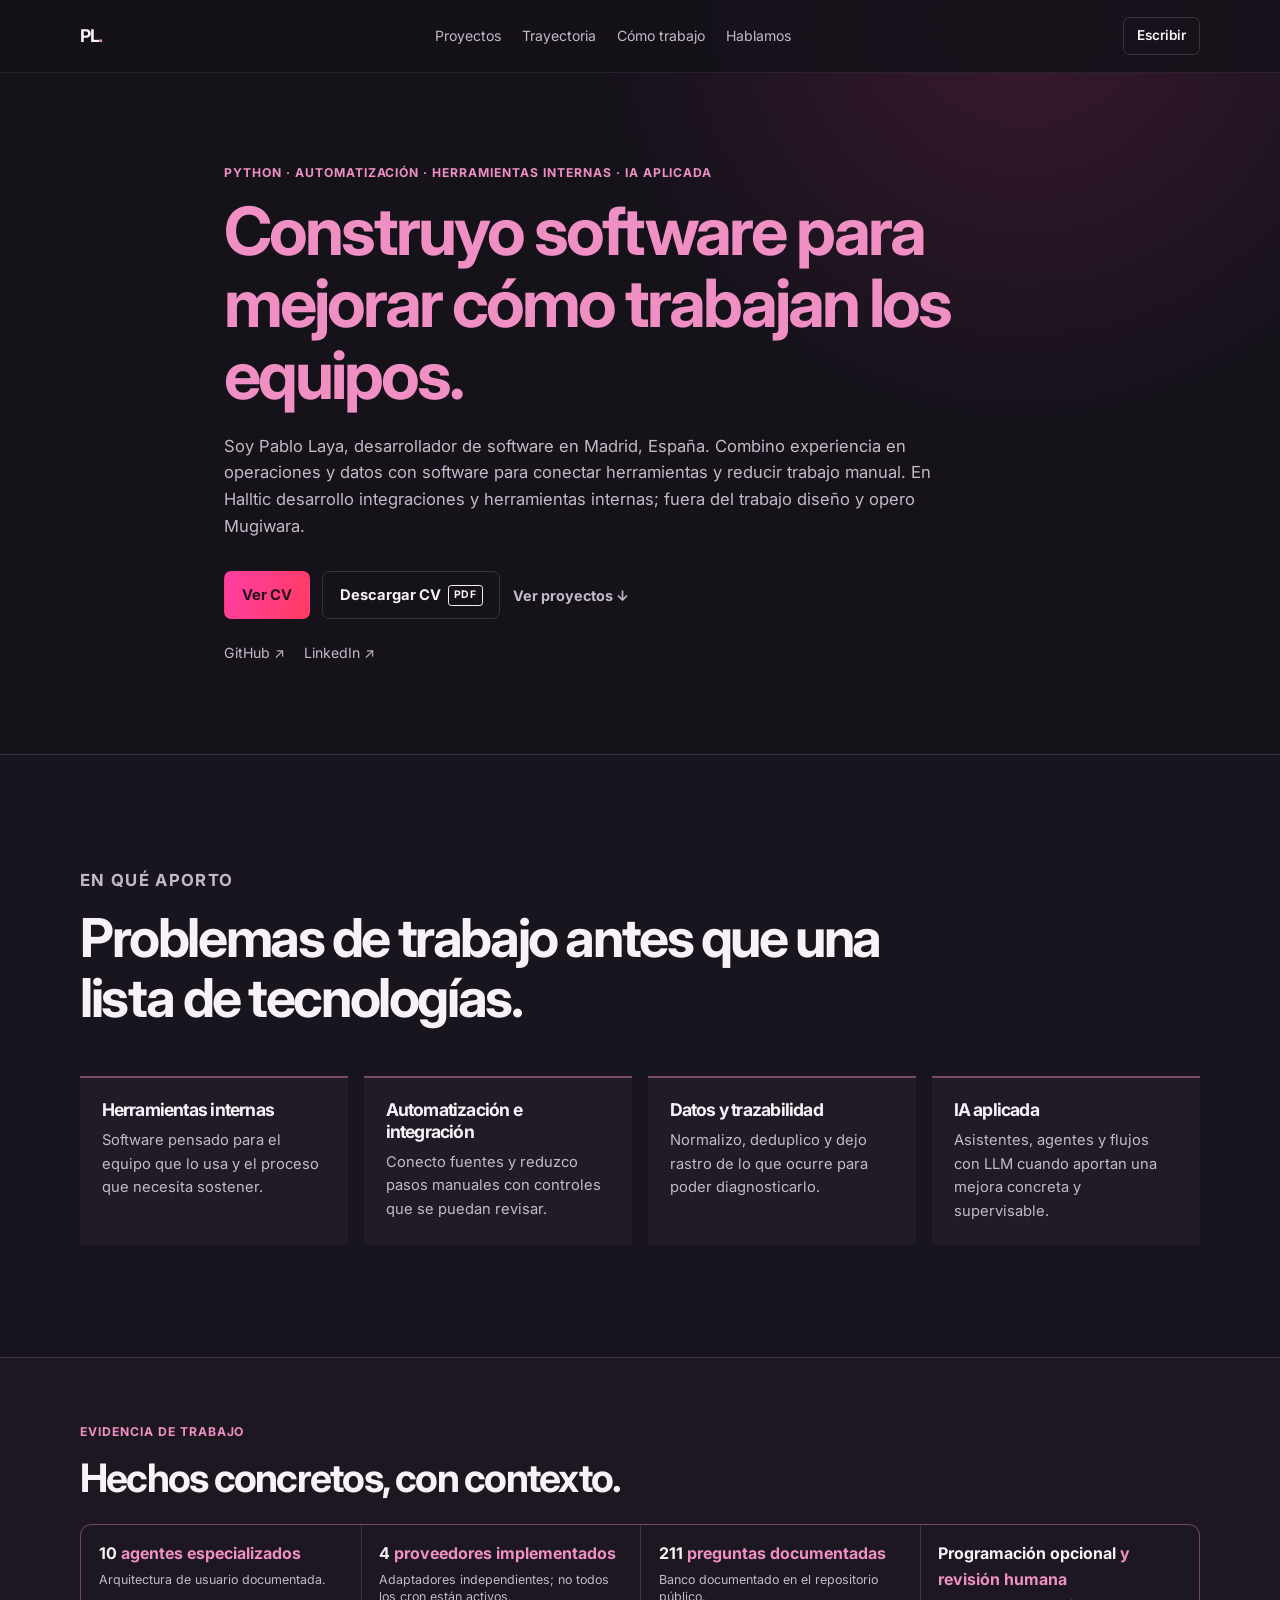
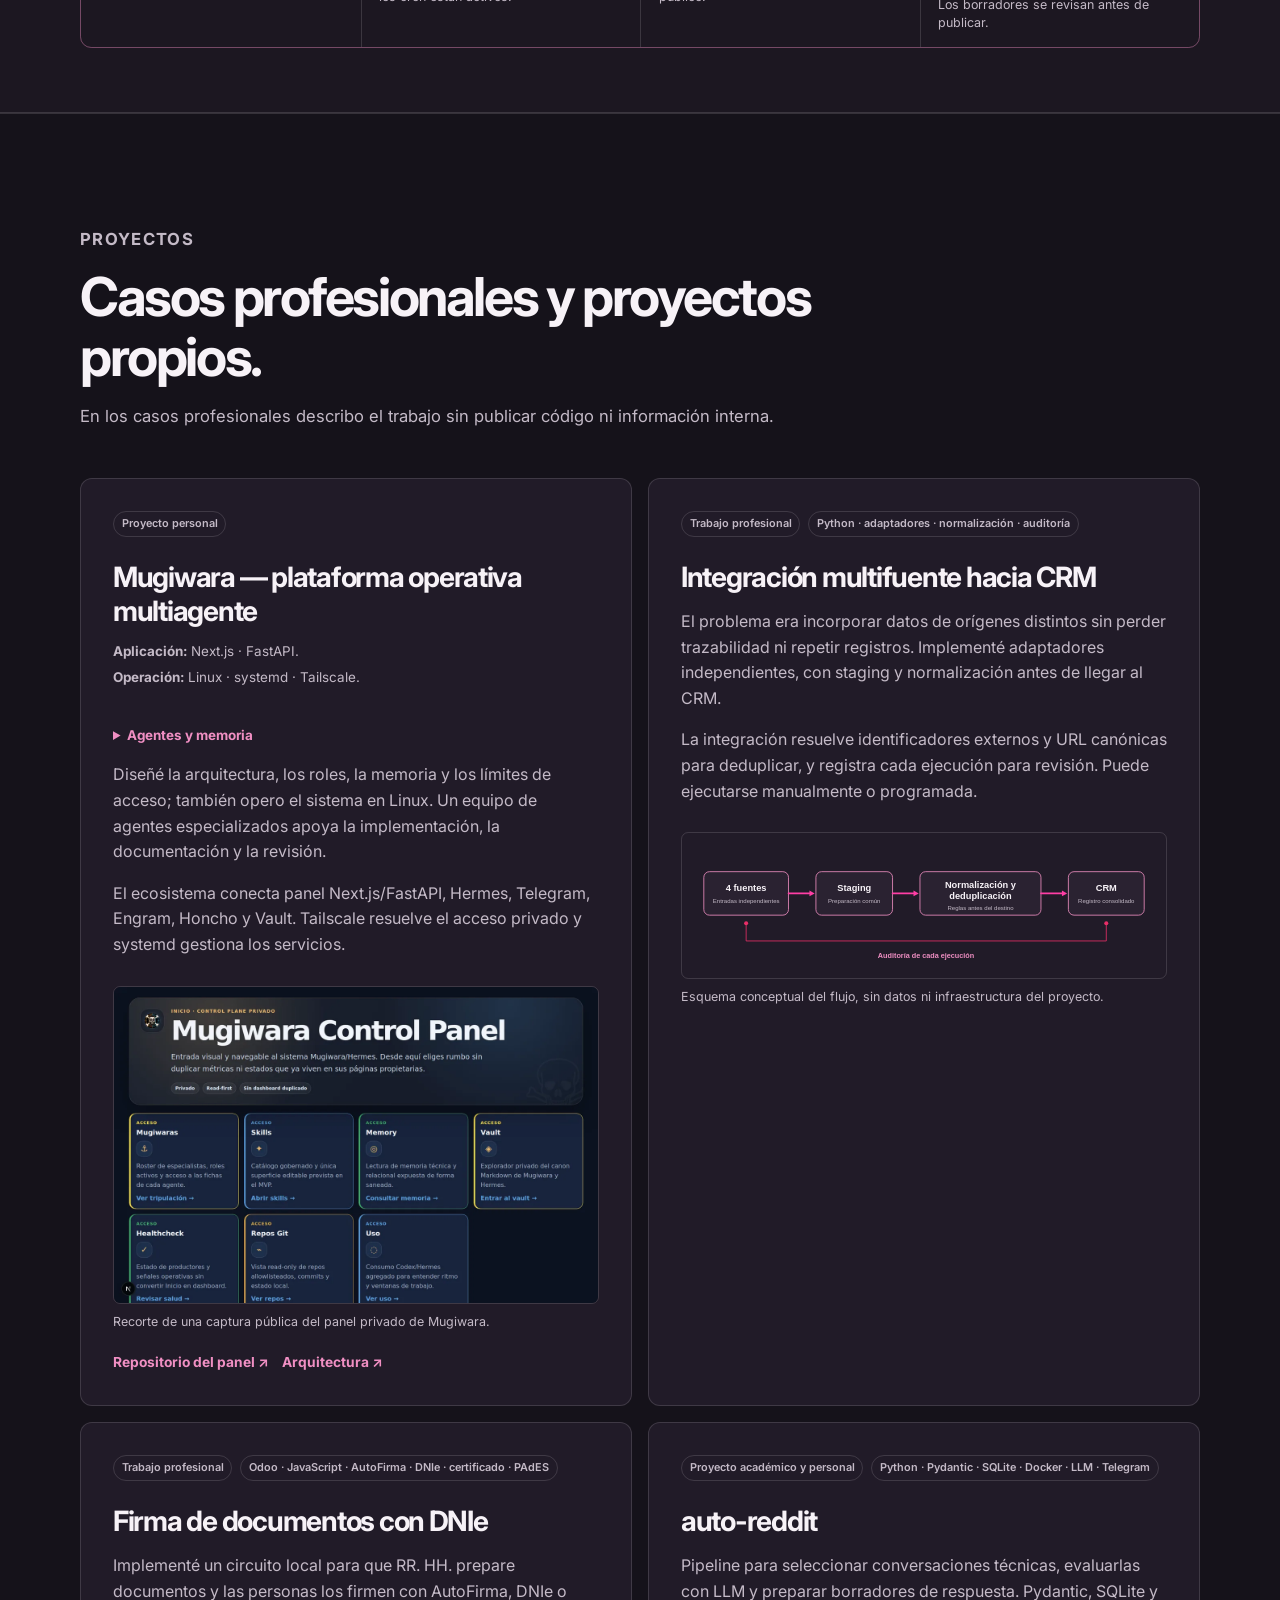
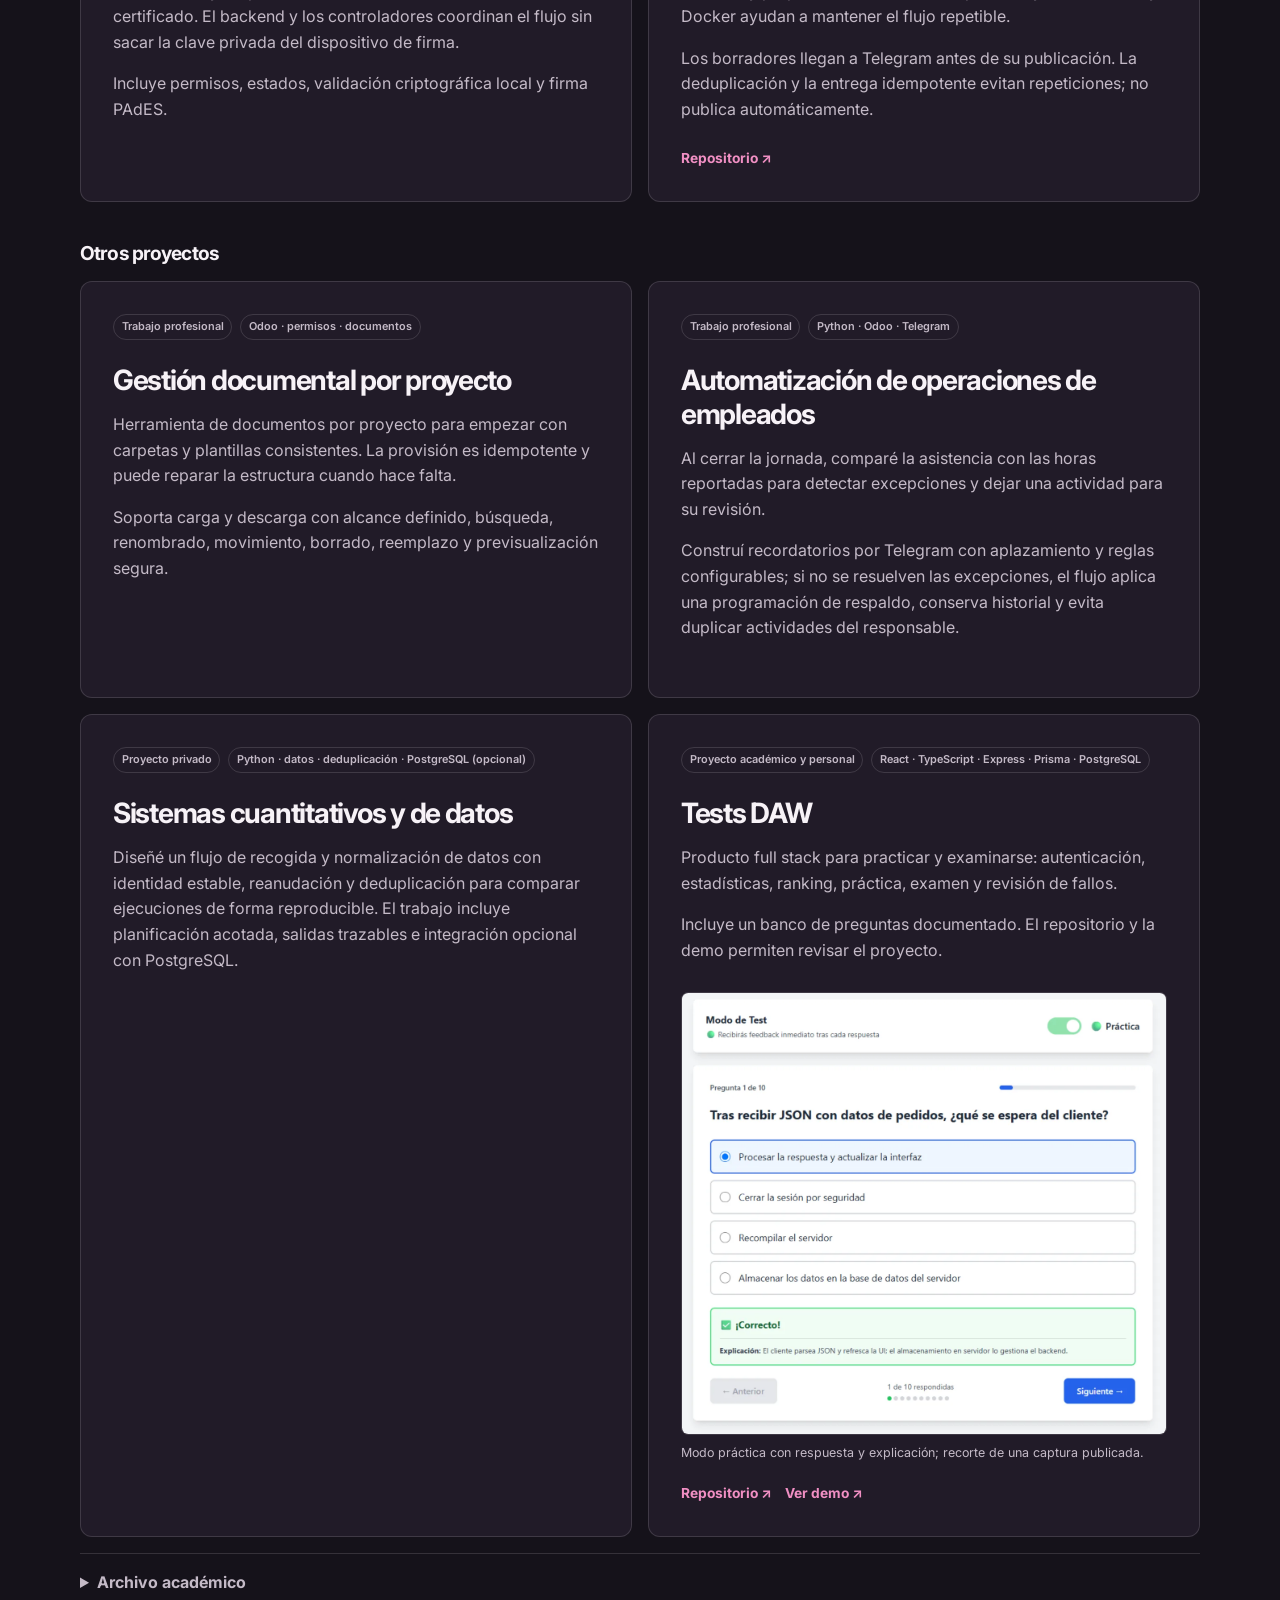
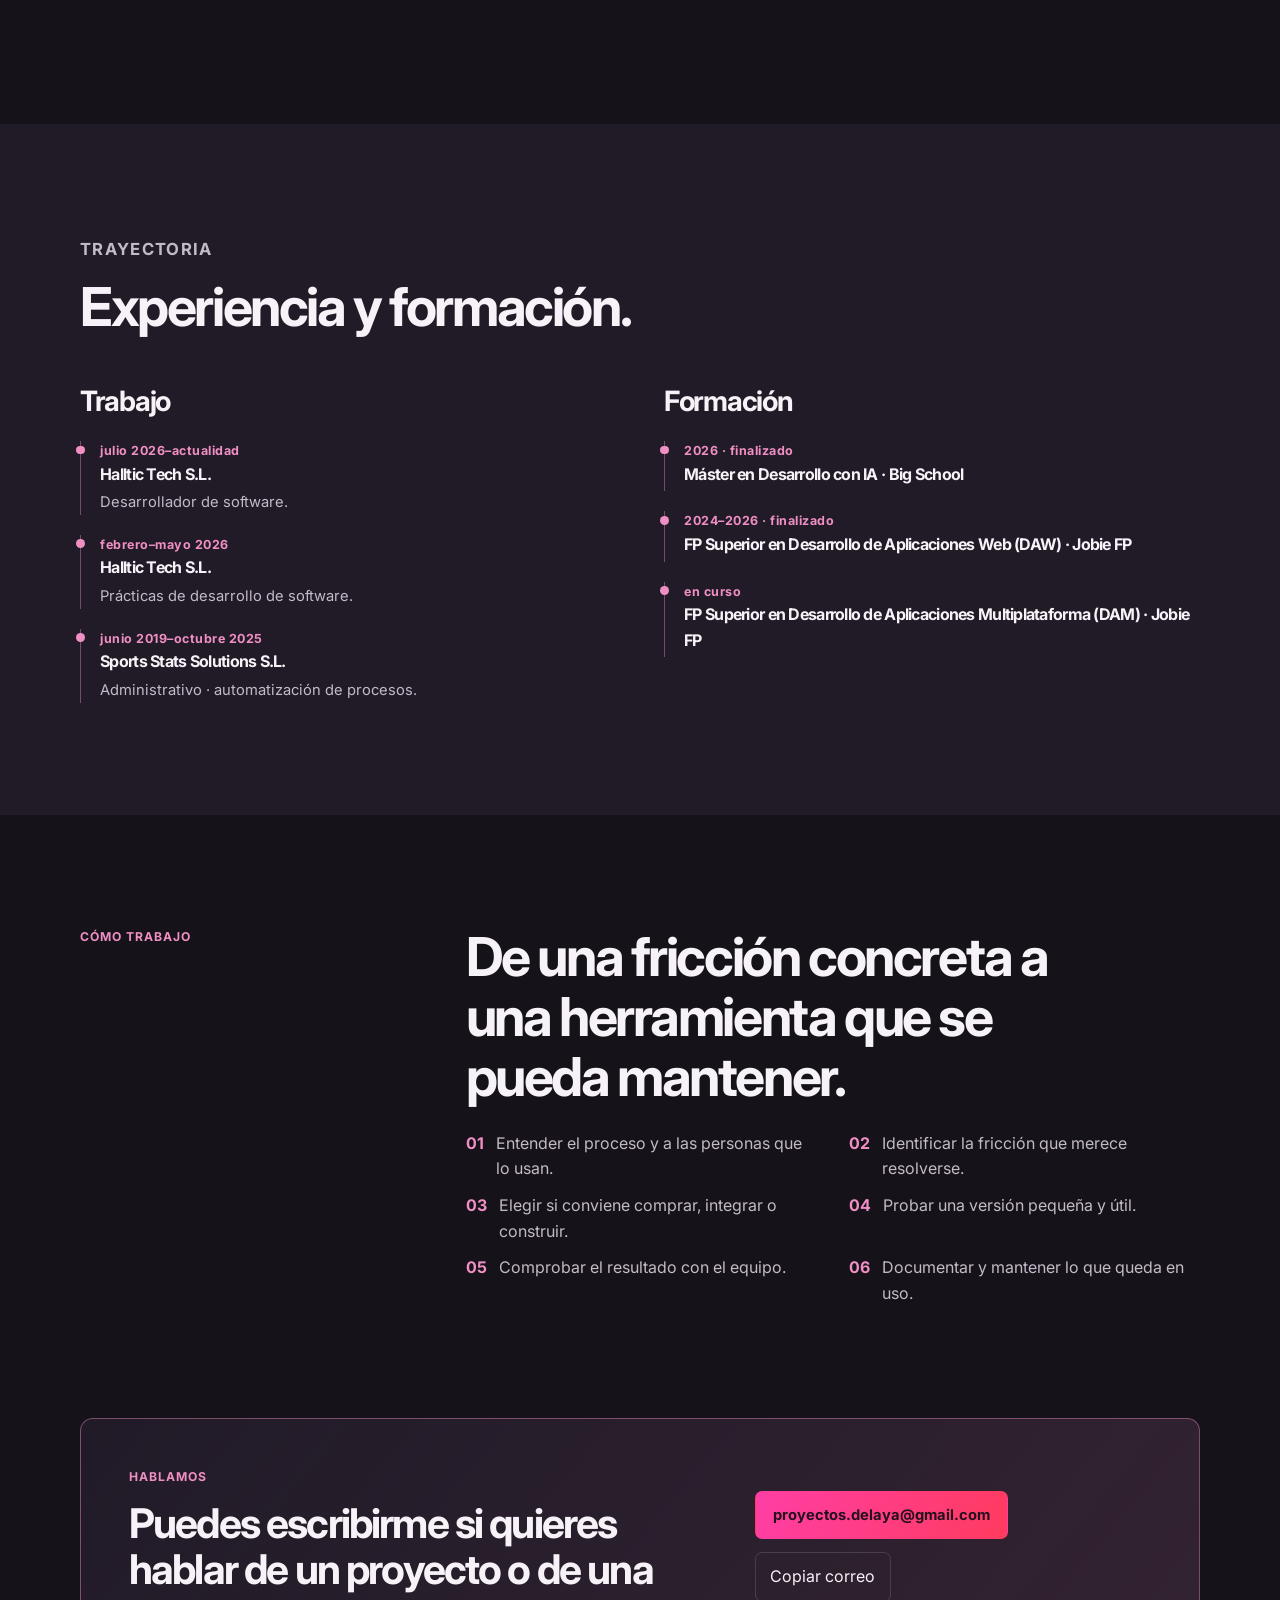
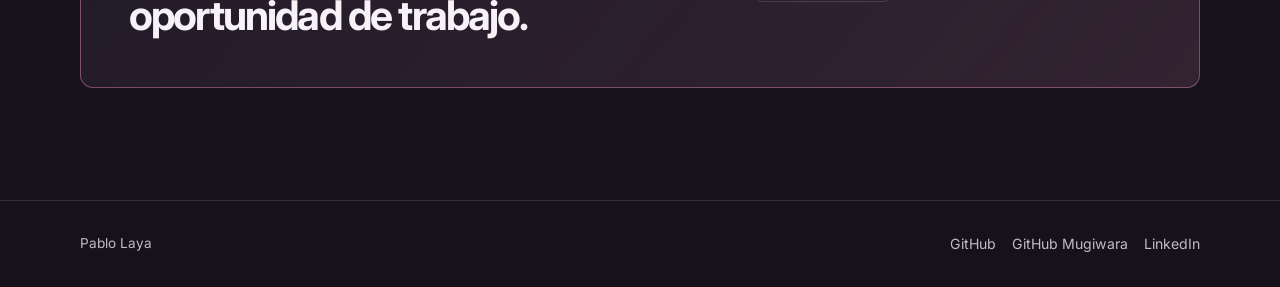
==== commit dfa2381e: "feat(portfolio): unify content and strengthen project evidence Share landing and CV facts through st" ====
--- a/index.html
+++ b/index.html
@@ -3,13 +3,26 @@
 <head>
   <meta charset="UTF-8">
   <meta name="viewport" content="width=device-width, initial-scale=1.0">
-  <meta name="description" content="Portfolio de Pablo Laya, desarrollador de software.">
+  <meta name="description" content="Pablo Laya, Desarrollador de software en Madrid, España. Python, Automatización, herramientas internas e IA aplicada.">
   <meta name="author" content="Pablo Laya">
-  <meta property="og:title" content="Pablo Laya · Desarrollador de software">
-  <meta property="og:description" content="Módulos de Odoo, integraciones y proyectos propios.">
+  <link rel="canonical" href="https://prodelaya.dev/">
+  <meta property="og:title" content="Pablo Laya · Desarrollador de software — Python, Automatización, herramientas internas e IA aplicada">
+  <meta property="og:description" content="Pablo Laya, Desarrollador de software en Madrid, España. Python, Automatización, herramientas internas e IA aplicada.">
   <meta property="og:type" content="website">
-  <meta property="og:url" content="https://prodelaya.dev">
-  <title>Pablo Laya · Desarrollador de software</title>
+  <meta property="og:url" content="https://prodelaya.dev/">
+  <meta property="og:image" content="https://prodelaya.dev/assets/social-card-1200x630.png">
+  <meta property="og:image:width" content="1200">
+  <meta property="og:image:height" content="630">
+  <meta property="og:image:alt" content="Pablo Laya · Desarrollador de software · Madrid, España">
+  <meta property="og:locale" content="es_ES">
+  <meta name="twitter:card" content="summary_large_image">
+  <meta name="twitter:title" content="Pablo Laya · Desarrollador de software — Python, Automatización, herramientas internas e IA aplicada">
+  <meta name="twitter:description" content="Pablo Laya, Desarrollador de software en Madrid, España. Python, Automatización, herramientas internas e IA aplicada.">
+  <meta name="twitter:image" content="https://prodelaya.dev/assets/social-card-1200x630.png">
+  <meta name="twitter:image:alt" content="Pablo Laya · Desarrollador de software · Madrid, España">
+  <title>Pablo Laya · Desarrollador de software — Python, Automatización, herramientas internas e IA aplicada</title>
+  <script type="application/ld+json">{"@context":"https://schema.org","@type":"Person","@id":"https://prodelaya.dev/#person","name":"Pablo Laya","url":"https://prodelaya.dev","jobTitle":"Desarrollador de software · Automatización, herramientas internas e IA aplicada","sameAs":["https://github.com/Prodelaya","https://linkedin.com/in/pablo-laya-bol%C3%ADvar"],"knowsAbout":["Python, FastAPI, REST APIs, integraciones","SQL, PostgreSQL, MySQL, SQLite","pipelines, bots de Telegram, flujos con LLM, agentes (proyectos propios)","Linux, Docker, Git","Odoo, JavaScript, TypeScript, Power BI, Excel"]}</script>
+  <script type="application/ld+json">{"@context":"https://schema.org","@type":"ProfilePage","url":"https://prodelaya.dev/","name":"Pablo Laya · Desarrollador de software — Python, Automatización, herramientas internas e IA aplicada","description":"Pablo Laya, Desarrollador de software en Madrid, España. Python, Automatización, herramientas internas e IA aplicada.","mainEntity":{"@id":"https://prodelaya.dev/#person"}}</script>
   <link rel="icon" href="assets/favicon-16.png?v=1" sizes="16x16" type="image/png">
   <link rel="preconnect" href="https://fonts.googleapis.com">
   <link rel="preconnect" href="https://fonts.gstatic.com" crossorigin>
@@ -24,19 +37,19 @@
       <nav aria-label="Navegación principal">
         <a href="#casos">Proyectos</a>
         <a href="#trayectoria">Trayectoria</a>
-        <a href="#sobre-mi">Sobre mí</a>
+        <a href="#como-trabajo">Cómo trabajo</a>
         <a href="#contacto">Hablamos</a>
       </nav>
       <a class="nav-contact" href="mailto:proyectos.delaya@gmail.com">Escribir</a>
     </div>
   </header>
 
-  <main id="contenido">
+  <main id="contenido" tabindex="-1">
     <section class="hero section" id="inicio" aria-labelledby="hero-title">
       <div class="container hero-copy">
-        <p class="eyebrow">Python · Odoo · IA aplicada</p>
-        <h1 id="hero-title">Soy Pablo Laya, desarrollador de software.</h1>
-        <p class="lede">En Halltic trabajo en módulos de Odoo, integraciones y automatización de procesos. Fuera del trabajo desarrollo proyectos propios, como Mugiwara, un sistema de agentes que utilizo en mi servidor Linux.</p>
+        <p class="eyebrow">Python · Automatización · Herramientas internas · IA aplicada</p>
+        <h1 id="hero-title">Construyo software para mejorar cómo trabajan los equipos.</h1>
+        <p class="lede">Soy Pablo Laya, desarrollador de software en Madrid, España. Combino experiencia en operaciones y datos con software para conectar herramientas y reducir trabajo manual. En Halltic desarrollo integraciones y herramientas internas; fuera del trabajo diseño y opero Mugiwara.</p>
         <div class="hero-actions" aria-label="Acciones principales">
           <a class="button button-primary" href="cv.html">Ver CV</a>
           <a class="button button-secondary" href="assets/cv-pablo-laya.pdf" download aria-label="Descargar CV en PDF">Descargar CV <span class="file-type">PDF</span></a>
@@ -44,108 +57,146 @@
         </div>
         <div class="hero-links" aria-label="Perfiles profesionales">
           <a href="https://github.com/Prodelaya" target="_blank" rel="noopener noreferrer">GitHub <span aria-hidden="true">↗</span></a>
-          <a href="https://www.linkedin.com/in/pablo-laya-bol%C3%ADvar/" target="_blank" rel="noopener noreferrer">LinkedIn <span aria-hidden="true">↗</span></a>
+          <a href="https://linkedin.com/in/pablo-laya-bol%C3%ADvar" target="_blank" rel="noopener noreferrer">LinkedIn <span aria-hidden="true">↗</span></a>
         </div>
       </div>
     </section>
 
+    <section class="section capabilities-section" aria-labelledby="capabilities-title">
+      <div class="container">
+        <div class="section-heading"><p class="eyebrow">En qué aporto</p><h2 id="capabilities-title">Problemas de trabajo antes que una lista de tecnologías.</h2></div>
+        <div class="capability-grid"><article class="capability"><h3>Herramientas internas</h3><p>Software pensado para el equipo que lo usa y el proceso que necesita sostener.</p></article><article class="capability"><h3>Automatización e integración</h3><p>Conecto fuentes y reduzco pasos manuales con controles que se puedan revisar.</p></article><article class="capability"><h3>Datos y trazabilidad</h3><p>Normalizo, deduplico y dejo rastro de lo que ocurre para poder diagnosticarlo.</p></article><article class="capability"><h3>IA aplicada</h3><p>Asistentes, agentes y flujos con LLM cuando aportan una mejora concreta y supervisable.</p></article></div>
+      </div>
+    </section>
+
+    <section class="section evidence-section" aria-labelledby="evidence-title">
+      <div class="container">
+        <p class="eyebrow">Evidencia de trabajo</p>
+        <h2 id="evidence-title">Hechos concretos, con contexto.</h2>
+        <div class="evidence-band"><a class="evidence-item" href="#case-mugi">
+          <strong>10 <span>agentes especializados</span></strong>
+          <span>Arquitectura de usuario documentada.</span>
+        </a>
+<a class="evidence-item" href="#case-crm">
+          <strong>4 <span>proveedores implementados</span></strong>
+          <span>Adaptadores independientes; no todos los cron están activos.</span>
+        </a>
+<a class="evidence-item" href="#case-tests-daw">
+          <strong>211 <span>preguntas documentadas</span></strong>
+          <span>Banco documentado en el repositorio público.</span>
+        </a>
+<a class="evidence-item" href="#case-auto-reddit">
+          <strong>Programación opcional <span>y revisión humana</span></strong>
+          <span>Los borradores se revisan antes de publicar.</span>
+        </a></div>
+      </div>
+    </section>
+
     <section class="section cases-section" id="casos" aria-labelledby="cases-title">
       <div class="container">
-        <div class="section-heading">
-          <p class="eyebrow">Proyectos</p>
-          <h2 id="cases-title">Proyectos profesionales y personales.</h2>
-          <p>En los proyectos profesionales cuento el trabajo sin publicar código ni información interna.</p>
-        </div>
-
-        <div class="case-grid">
-          <article class="case-card featured">
-            <div class="case-meta"><span>Proyecto personal</span><span>En uso</span></div>
-            <h3>Mugiwara</h3>
-            <p>Creé Mugiwara para trabajar con diez agentes especializados en mi servidor Linux. Definí su organización y dirijo su desarrollo con ayuda de IA.</p>
-            <p>Luffy coordina tareas de orquestación, desarrollo de software, investigación y mantenimiento del servidor. El panel muestra el estado de los agentes y reúne su documentación.</p>
-            <p class="tech-line">Linux · Hermes · Telegram · Next.js · FastAPI · Honcho</p>
-            <div class="case-links">
-              <a href="https://github.com/asistentes-mugiwara/mugiwara-control-panel" target="_blank" rel="noopener noreferrer">Repositorio del panel <span aria-hidden="true">↗</span></a>
-              <a href="https://github.com/asistentes-mugiwara/mugiwara-no-hermes" target="_blank" rel="noopener noreferrer">Arquitectura <span aria-hidden="true">↗</span></a>
-            </div>
-          </article>
-
-          <article class="case-card">
-            <div class="case-meta"><span>Proyecto personal</span><span>Python · SQLite</span></div>
-            <h3>auto-reddit</h3>
-            <p>La construí para encontrar conversaciones técnicas y preparar borradores a partir de ellas.</p>
-            <p>El flujo los envía a Telegram para revisarlos; no publica automáticamente.</p>
-            <div class="case-links"><a href="https://github.com/Prodelaya/auto-reddit" target="_blank" rel="noopener noreferrer">Repositorio <span aria-hidden="true">↗</span></a></div>
-          </article>
-
-          <article class="case-card professional">
-            <div class="case-meta"><span>Trabajo profesional</span><span>Odoo · RR. HH.</span></div>
-            <h3>Firma de documentos con DNIe</h3>
-            <p>Firma digital para RR. HH. desde un flujo de Odoo: el documento PDF se prepara para firmar con AutoFirma y DNIe o certificado.</p>
-            <p>El proceso contempla PAdES, permisos, estados y validaciones internas. La clave privada permanece en el dispositivo de la persona que firma.</p>
-          </article>
-
-          <article class="case-card professional">
-            <div class="case-meta"><span>Trabajo profesional</span><span>Odoo · Documentos</span></div>
-            <h3>Gestión documental por proyecto</h3>
-            <p>En Odoo preparé un área de documentos por proyecto, con plantillas iniciales de carpetas, búsqueda y previsualización.</p>
-            <p>Permite reunir los documentos de cada proyecto en un solo lugar y controlar las operaciones sobre los archivos.</p>
-          </article>
-
-          <article class="case-card professional">
-            <div class="case-meta"><span>Trabajo profesional</span><span>Integraciones · CRM</span></div>
-            <h3>Integración de fuentes con el CRM</h3>
-            <p>Integro adaptadores de distintas fuentes para llevar sus datos al CRM.</p>
-            <p>Antes los normalizo y deduplico; cada ejecución queda registrada para facilitar auditorías y diagnósticos.</p>
-          </article>
-
-          <article class="case-card demos-card">
-            <div class="case-meta"><span>Proyectos propios</span><span>Demos en vivo</span></div>
-            <h3>Tests DAW y F2P</h3>
-            <p>Dos proyectos de aprendizaje publicados con su código y una demo para poder probarlos por separado.</p>
-            <div class="demo-links">
-              <div><strong>Tests DAW</strong><a href="https://github.com/Prodelaya/proyecto-daw-tests" target="_blank" rel="noopener noreferrer">Repositorio <span aria-hidden="true">↗</span></a><a href="https://tests-daw.prodelaya.dev/" target="_blank" rel="noopener noreferrer">Ver demo <span aria-hidden="true">↗</span></a></div>
-              <div><strong>F2P</strong><a href="https://github.com/Prodelaya/Proyecto-DAW-Juegos-F2P" target="_blank" rel="noopener noreferrer">Repositorio <span aria-hidden="true">↗</span></a><a href="https://f2p.prodelaya.dev/" target="_blank" rel="noopener noreferrer">Ver demo <span aria-hidden="true">↗</span></a></div>
-            </div>
-          </article>
-        </div>
+        <div class="section-heading"><p class="eyebrow">Proyectos</p><h2 id="cases-title">Casos profesionales y proyectos propios.</h2><p>En los casos profesionales describo el trabajo sin publicar código ni información interna.</p></div>
+        <div class="case-grid"><article id="case-mugi" class="case-card">
+          <div class="case-meta"><span>Proyecto personal</span></div>
+          <h3>Mugiwara — plataforma operativa multiagente</h3>
+          <div class="case-tech-groups"><p><strong>Aplicación:</strong> Next.js · FastAPI.</p><p><strong>Operación:</strong> Linux · systemd · Tailscale.</p></div><details class="case-tech-detail"><summary>Agentes y memoria</summary><p>Agentes y memoria: Hermes · Telegram · Engram · Honcho · Vault</p></details>
+          <p>Diseñé la arquitectura, los roles, la memoria y los límites de acceso; también opero el sistema en Linux. Un equipo de agentes especializados apoya la implementación, la documentación y la revisión.</p><p>El ecosistema conecta panel Next.js/FastAPI, Hermes, Telegram, Engram, Honcho y Vault. Tailscale resuelve el acceso privado y systemd gestiona los servicios.</p>
+          <figure class="case-visual case-visual--screenshot">
+          <img src="assets/mugiwara-panel.webp" alt="Panel de control de Mugiwara con navegación y tarjetas de estado" width="1200" height="784" loading="lazy" decoding="async">
+          <figcaption>Recorte de una captura pública del panel privado de Mugiwara.</figcaption>
+        </figure>
+          <div class="case-links"><a href="https://github.com/asistentes-mugiwara/mugiwara-control-panel" target="_blank" rel="noopener noreferrer">Repositorio del panel <span aria-hidden="true">↗</span></a><a href="https://github.com/asistentes-mugiwara/mugiwara-no-hermes" target="_blank" rel="noopener noreferrer">Arquitectura <span aria-hidden="true">↗</span></a></div>
+        </article>
+<article id="case-crm" class="case-card professional">
+          <div class="case-meta"><span>Trabajo profesional</span><span>Python · adaptadores · normalización · auditoría</span></div>
+          <h3>Integración multifuente hacia CRM</h3>
+
+          <p>El problema era incorporar datos de orígenes distintos sin perder trazabilidad ni repetir registros. Implementé adaptadores independientes, con staging y normalización antes de llegar al CRM.</p><p>La integración resuelve identificadores externos y URL canónicas para deduplicar, y registra cada ejecución para revisión. Puede ejecutarse manualmente o programada.</p>
+          <figure class="case-visual case-visual--conceptual-diagram">
+          <img src="assets/crm-pipeline.svg" alt="Diagrama del flujo de cuatro fuentes hacia CRM mediante staging, normalización y deduplicación" width="1200" height="360" loading="lazy" decoding="async">
+          <figcaption>Esquema conceptual del flujo, sin datos ni infraestructura del proyecto.</figcaption>
+        </figure>
+
+        </article>
+<article id="case-signature" class="case-card professional">
+          <div class="case-meta"><span>Trabajo profesional</span><span>Odoo · JavaScript · AutoFirma · DNIe · certificado · PAdES</span></div>
+          <h3>Firma de documentos con DNIe</h3>
+
+          <p>Implementé un circuito local para que RR. HH. prepare documentos y las personas los firmen con AutoFirma, DNIe o certificado. El backend y los controladores coordinan el flujo sin sacar la clave privada del dispositivo de firma.</p><p>Incluye permisos, estados, validación criptográfica local y firma PAdES.</p>
+
+
+        </article>
+<article id="case-auto-reddit" class="case-card">
+          <div class="case-meta"><span>Proyecto académico y personal</span><span>Python · Pydantic · SQLite · Docker · LLM · Telegram</span></div>
+          <h3>auto-reddit</h3>
+
+          <p>Pipeline para seleccionar conversaciones técnicas, evaluarlas con LLM y preparar borradores de respuesta. Pydantic, SQLite y Docker ayudan a mantener el flujo repetible.</p><p>Los borradores llegan a Telegram antes de su publicación. La deduplicación y la entrega idempotente evitan repeticiones; no publica automáticamente.</p>
+
+          <div class="case-links"><a href="https://github.com/Prodelaya/auto-reddit" target="_blank" rel="noopener noreferrer">Repositorio <span aria-hidden="true">↗</span></a></div>
+        </article></div>
+        <div class="secondary-cases"><h3>Otros proyectos</h3><div class="case-grid secondary-grid"><article id="case-documents" class="case-card professional">
+          <div class="case-meta"><span>Trabajo profesional</span><span>Odoo · permisos · documentos</span></div>
+          <h3>Gestión documental por proyecto</h3>
+
+          <p>Herramienta de documentos por proyecto para empezar con carpetas y plantillas consistentes. La provisión es idempotente y puede reparar la estructura cuando hace falta.</p><p>Soporta carga y descarga con alcance definido, búsqueda, renombrado, movimiento, borrado, reemplazo y previsualización segura.</p>
+
+
+        </article>
+<article id="case-employee-operations" class="case-card professional">
+          <div class="case-meta"><span>Trabajo profesional</span><span>Python · Odoo · Telegram</span></div>
+          <h3>Automatización de operaciones de empleados</h3>
+
+          <p>Al cerrar la jornada, comparé la asistencia con las horas reportadas para detectar excepciones y dejar una actividad para su revisión.</p><p>Construí recordatorios por Telegram con aplazamiento y reglas configurables; si no se resuelven las excepciones, el flujo aplica una programación de respaldo, conserva historial y evita duplicar actividades del responsable.</p>
+
+
+        </article>
+<article id="case-private-data" class="case-card">
+          <div class="case-meta"><span>Proyecto privado</span><span>Python · datos · deduplicación · PostgreSQL (opcional)</span></div>
+          <h3>Sistemas cuantitativos y de datos</h3>
+
+          <p>Diseñé un flujo de recogida y normalización de datos con identidad estable, reanudación y deduplicación para comparar ejecuciones de forma reproducible. El trabajo incluye planificación acotada, salidas trazables e integración opcional con PostgreSQL.</p>
+
+
+        </article>
+<article id="case-tests-daw" class="case-card">
+          <div class="case-meta"><span>Proyecto académico y personal</span><span>React · TypeScript · Express · Prisma · PostgreSQL</span></div>
+          <h3>Tests DAW</h3>
+
+          <p>Producto full stack para practicar y examinarse: autenticación, estadísticas, ranking, práctica, examen y revisión de fallos.</p><p>Incluye un banco de preguntas documentado. El repositorio y la demo permiten revisar el proyecto.</p>
+          <figure class="case-visual case-visual--screenshot">
+          <img src="assets/tests-daw-practice.webp" alt="Modo práctica de Tests DAW con una respuesta, explicación y botón para continuar" width="1200" height="1095" loading="lazy" decoding="async">
+          <figcaption>Modo práctica con respuesta y explicación; recorte de una captura publicada.</figcaption>
+        </figure>
+          <div class="case-links"><a href="https://github.com/Prodelaya/proyecto-daw-tests" target="_blank" rel="noopener noreferrer">Repositorio <span aria-hidden="true">↗</span></a><a href="https://tests-daw.prodelaya.dev/" target="_blank" rel="noopener noreferrer">Ver demo <span aria-hidden="true">↗</span></a></div>
+        </article></div></div>
+        <details class="archive-cases"><summary>Archivo académico</summary><div class="case-grid secondary-grid"><article id="case-f2p" class="case-card">
+          <div class="case-meta"><span>Archivo académico</span><span>Flask · PostgreSQL · Jinja · Docker · FreeToGame</span></div>
+          <h3>F2P</h3>
+
+          <p>Archivo de proyecto académico con catálogo de juegos, caché de FreeToGame, autenticación, biblioteca y administración.</p><p>Está construido con Flask, PostgreSQL, Jinja y Docker. La demo permite explorar el proyecto.</p>
+
+          <div class="case-links"><a href="https://github.com/Prodelaya/Proyecto-DAW-Juegos-F2P" target="_blank" rel="noopener noreferrer">Repositorio <span aria-hidden="true">↗</span></a><a href="https://f2p.prodelaya.dev/" target="_blank" rel="noopener noreferrer">Ver demo <span aria-hidden="true">↗</span></a></div>
+        </article></div></details>
       </div>
     </section>
 
     <section class="section trajectory-section" id="trayectoria" aria-labelledby="trajectory-title">
       <div class="container">
         <div class="section-heading"><p class="eyebrow">Trayectoria</p><h2 id="trajectory-title">Experiencia y formación.</h2></div>
-        <div class="timeline-grid">
-          <section aria-labelledby="work-title"><h3 id="work-title">Trabajo</h3><ol reversed>
-            <li><p class="timeline-date">julio 2026–actualidad</p><h4>Halltic Tech S.L.</h4><p>Desarrollador de software. Módulos de Odoo, integraciones, documentos y CRM.</p></li>
-            <li><p class="timeline-date">febrero–mayo 2026</p><h4>Halltic Tech S.L.</h4><p>Prácticas de desarrollo de software.</p></li>
-            <li><p class="timeline-date">junio 2019–octubre 2025</p><h4>Sports Stats Solutions S.L.</h4><p>Administrativo y automatización de procesos: MySQL, herramientas puntuales con Python/Tkinter, email a Telegram y reporting con Power BI y Excel.</p></li>
-          </ol></section>
-          <section aria-labelledby="education-title"><h3 id="education-title">Formación</h3><ol reversed>
-            <li><p class="timeline-date">en curso</p><h4>DAM · Jobie FP</h4><p>FP Superior en Desarrollo de Aplicaciones Multiplataforma.</p></li>
-            <li><p class="timeline-date">2024–2026 · finalizado</p><h4>DAW · Jobie FP</h4><p>FP Superior en Desarrollo de Aplicaciones Web.</p></li>
-            <li><p class="timeline-date">2025 · finalizado</p><h4>Máster en Desarrollo con IA · Big School</h4><p>Formación especializada en desarrollo con IA.</p></li>
-          </ol></section>
-        </div>
-      </div>
-    </section>
-
-    <section class="section about-section" id="sobre-mi" aria-labelledby="about-title">
-      <div class="container about-layout">
-        <p class="eyebrow">Sobre mí</p>
-        <div><h2 id="about-title">Me gusta entender cómo se usa una herramienta antes de construirla.</h2><p>Vengo de operaciones y datos, y ahora trabajo como desarrollador. Esa combinación me ayuda a moverme entre una necesidad concreta y el software que la resuelve.</p><p>Fuera del trabajo sigo aprendiendo con proyectos propios y con la formación de DAM.</p></div>
-      </div>
+        <div class="timeline-grid"><section aria-labelledby="work-title"><h3 id="work-title">Trabajo</h3><ol reversed><li><p class="timeline-date">julio 2026–actualidad</p><h4>Halltic Tech S.L.</h4><p>Desarrollador de software.</p></li><li><p class="timeline-date">febrero–mayo 2026</p><h4>Halltic Tech S.L.</h4><p>Prácticas de desarrollo de software.</p></li><li><p class="timeline-date">junio 2019–octubre 2025</p><h4>Sports Stats Solutions S.L.</h4><p>Administrativo · automatización de procesos.</p></li></ol></section><section aria-labelledby="education-title"><h3 id="education-title">Formación</h3><ol reversed><li><p class="timeline-date">2026 · finalizado</p><h4>Máster en Desarrollo con IA · Big School</h4></li><li><p class="timeline-date">2024–2026 · finalizado</p><h4>FP Superior en Desarrollo de Aplicaciones Web (DAW) · Jobie FP</h4></li><li><p class="timeline-date">en curso</p><h4>FP Superior en Desarrollo de Aplicaciones Multiplataforma (DAM) · Jobie FP</h4></li></ol></section></div>
+      </div>
+    </section>
+
+    <section class="section method-section" id="como-trabajo" aria-labelledby="method-title">
+      <span id="sobre-mi" class="anchor-alias" aria-hidden="true"></span>
+      <div class="container about-layout"><p class="eyebrow">Cómo trabajo</p><div><h2 id="method-title">De una fricción concreta a una herramienta que se pueda mantener.</h2><ol class="method-list"><li>Entender el proceso y a las personas que lo usan.</li><li>Identificar la fricción que merece resolverse.</li><li>Elegir si conviene comprar, integrar o construir.</li><li>Probar una versión pequeña y útil.</li><li>Comprobar el resultado con el equipo.</li><li>Documentar y mantener lo que queda en uso.</li></ol></div></div>
     </section>
 
     <section class="section contact-section" id="contacto" aria-labelledby="contact-title">
-      <div class="container contact-card">
-        <div><p class="eyebrow">Hablamos</p><h2 id="contact-title">Puedes escribirme si quieres hablar de un proyecto o de una oportunidad de trabajo.</h2></div>
-        <div class="contact-actions"><a class="button button-primary" href="mailto:proyectos.delaya@gmail.com">proyectos.delaya@gmail.com</a><button class="copy-email" type="button" data-copy-email hidden>Copiar correo</button><p class="copy-status" aria-live="polite" aria-atomic="true"></p></div>
-      </div>
+      <div class="container contact-card"><div><p class="eyebrow">Hablamos</p><h2 id="contact-title">Puedes escribirme si quieres hablar de un proyecto o de una oportunidad de trabajo.</h2></div><div class="contact-actions"><a class="button button-primary" href="mailto:proyectos.delaya@gmail.com" data-email="proyectos.delaya@gmail.com">proyectos.delaya@gmail.com</a><button class="copy-email" type="button" data-copy-email hidden>Copiar correo</button><p class="copy-status" aria-live="polite" aria-atomic="true"></p></div></div>
     </section>
   </main>
 
-  <footer class="site-footer"><div class="container"><span>Pablo Laya</span><div><a href="https://github.com/Prodelaya" target="_blank" rel="noopener noreferrer">GitHub</a><a href="https://github.com/asistentes-mugiwara" target="_blank" rel="noopener noreferrer">GitHub Mugiwara</a><a href="https://www.linkedin.com/in/pablo-laya-bol%C3%ADvar/" target="_blank" rel="noopener noreferrer">LinkedIn</a></div></div></footer>
+  <footer class="site-footer"><div class="container"><span>Pablo Laya</span><div><a href="https://github.com/Prodelaya" target="_blank" rel="noopener noreferrer">GitHub</a><a href="https://github.com/asistentes-mugiwara" target="_blank" rel="noopener noreferrer">GitHub Mugiwara</a><a href="https://linkedin.com/in/pablo-laya-bol%C3%ADvar" target="_blank" rel="noopener noreferrer">LinkedIn</a></div></div></footer>
   <script src="script.js"></script>
 </body>
 </html>
--- a/styles.css
+++ b/styles.css
@@ -4,7 +4,11 @@
   --surface-raised: #2a2231;
   --text: #f7f2f7;
   --muted: #c4bac7;
-  --accent: #f08fc3;
+  --magenta: #ff3ea5;
+  --raspberry: #e92e68;
+  --red: #ff3b5f;
+  --pink-soft: #f08fc3;
+  --accent: var(--pink-soft);
   --accent-dark: #4b1838;
   --accent-line: rgba(240, 143, 195, 0.42);
   --border: rgba(247, 242, 247, 0.14);
@@ -28,7 +32,7 @@
   background:
     radial-gradient(
       circle at 80% 0,
-      rgba(240, 143, 195, 0.16),
+      rgba(255, 62, 165, 0.16),
       transparent 27rem
     ),
     var(--bg);
@@ -117,8 +121,8 @@
   padding: clamp(4.5rem, 9vw, 7rem) 0;
 }
 .hero {
-  padding-top: clamp(5rem, 11vw, 9rem);
-  padding-bottom: clamp(5rem, 11vw, 9rem);
+  padding-top: clamp(4rem, 7vw, 6rem);
+  padding-bottom: clamp(4rem, 7vw, 6rem);
 }
 .hero-copy {
   max-width: 52rem;
@@ -127,7 +131,7 @@
   margin: 0 0 0.9rem;
   font-size: 0.76rem;
   font-weight: 700;
-  letter-spacing: 0.12em;
+  letter-spacing: 0.08em;
   text-transform: uppercase;
 }
 h1,
@@ -144,10 +148,11 @@
   letter-spacing: -0.045em;
 }
 h1 {
-  max-width: 13ch;
+  max-width: 20ch;
   margin-bottom: 1.3rem;
-  font-size: clamp(3rem, 7vw, 5.9rem);
-  line-height: 1.02;
+  color: var(--pink-soft);
+  font-size: clamp(2.5rem, 5.2vw, 4.75rem);
+  line-height: 1.08;
 }
 h2 {
   margin-bottom: 1rem;
@@ -193,7 +198,7 @@
 }
 .button-primary {
   color: #25101e;
-  background: var(--accent);
+  background: linear-gradient(110deg, var(--magenta), var(--red));
 }
 .button-secondary {
   border-color: var(--border);
@@ -220,6 +225,51 @@
   gap: 1.2rem;
 }
 
+.evidence-section {
+  padding-block: clamp(2.75rem, 6vw, 4rem);
+  border-top: 1px solid var(--border);
+  border-bottom: 1px solid var(--border);
+  background: rgba(42, 34, 49, 0.34);
+}
+.evidence-section h2 {
+  margin-bottom: 1.5rem;
+  font-size: clamp(1.75rem, 3.2vw, 2.45rem);
+}
+.evidence-band {
+  display: grid;
+  grid-template-columns: repeat(4, minmax(0, 1fr));
+  border: 1px solid var(--accent-line);
+  border-radius: 0.7rem;
+  overflow: hidden;
+}
+.evidence-item {
+  min-width: 0;
+  padding: 1rem 1.1rem;
+  color: var(--muted);
+  text-decoration: none;
+}
+.evidence-item + .evidence-item {
+  border-left: 1px solid var(--border);
+}
+.evidence-item strong,
+.evidence-item > span {
+  display: block;
+}
+.evidence-item strong {
+  color: var(--text);
+  font-size: 1rem;
+}
+.evidence-item strong span {
+  color: var(--pink-soft);
+}
+.evidence-item > span {
+  margin-top: 0.25rem;
+  font-size: 0.78rem;
+  line-height: 1.4;
+}
+.evidence-item:hover {
+  background: rgba(255, 62, 165, 0.08);
+}
 .cases-section {
   border-top: 1px solid var(--border);
 }
@@ -258,6 +308,47 @@
 }
 .case-card p:last-of-type {
   margin-bottom: 1.5rem;
+}
+.case-tech-groups {
+  display: grid;
+  gap: 0.3rem;
+  margin: -0.1rem 0 1rem;
+}
+.case-tech-groups p,
+.case-tech-detail p {
+  margin: 0;
+  color: var(--muted);
+  font-size: 0.84rem;
+}
+.case-tech-detail {
+  margin: -0.25rem 0 1rem;
+  color: var(--muted);
+  font-size: 0.84rem;
+}
+.case-tech-detail summary {
+  color: var(--accent);
+  cursor: pointer;
+  font-weight: 700;
+}
+.case-tech-detail[open] summary {
+  margin-bottom: 0.45rem;
+}
+.case-visual {
+  margin: 0.25rem 0 1.25rem;
+}
+.case-visual img {
+  display: block;
+  width: 100%;
+  height: auto;
+  border: 1px solid var(--border);
+  border-radius: 0.45rem;
+  object-fit: contain;
+}
+.case-visual figcaption {
+  margin-top: 0.55rem;
+  color: var(--muted);
+  font-size: 0.78rem;
+  line-height: 1.45;
 }
 .case-meta {
   display: flex;
@@ -428,6 +519,81 @@
   outline-offset: 3px;
 }
 
+.capabilities-section {
+  border-top: 1px solid var(--border);
+  background: rgba(33, 27, 40, 0.38);
+}
+.capability-grid {
+  display: grid;
+  grid-template-columns: repeat(4, minmax(0, 1fr));
+  gap: 1rem;
+}
+.capability {
+  min-width: 0;
+  padding: 1.35rem;
+  border-top: 2px solid var(--accent-line);
+  background: var(--surface);
+}
+.capability h3 {
+  margin-bottom: 0.55rem;
+  font-size: 1.1rem;
+}
+.capability p {
+  margin-bottom: 0;
+  color: var(--muted);
+  font-size: 0.92rem;
+}
+.secondary-cases {
+  margin-top: 2.5rem;
+}
+.secondary-cases > h3 {
+  margin-bottom: 1rem;
+  font-size: 1.2rem;
+}
+.secondary-grid .case-card {
+  min-height: auto;
+}
+.archive-cases {
+  margin-top: 1rem;
+  padding: 1rem 0;
+  border-top: 1px solid var(--border);
+}
+.archive-cases summary {
+  color: var(--muted);
+  font-weight: 700;
+  cursor: pointer;
+}
+.archive-cases .case-grid {
+  margin-top: 1rem;
+}
+.method-section {
+  position: relative;
+}
+.anchor-alias {
+  position: absolute;
+  top: -5rem;
+}
+.method-list {
+  display: grid;
+  grid-template-columns: repeat(2, minmax(0, 1fr));
+  gap: 0.7rem 2rem;
+  margin: 1.5rem 0 0;
+  padding: 0;
+  list-style: none;
+  counter-reset: method;
+}
+.method-list li {
+  display: flex;
+  gap: 0.75rem;
+  color: var(--muted);
+  counter-increment: method;
+}
+.method-list li::before {
+  color: var(--accent);
+  font-weight: 700;
+  content: "0" counter(method);
+}
+
 @media (hover: hover) {
   .button,
   .case-card,
@@ -472,9 +638,18 @@
     grid-row: auto;
     grid-column: auto;
   }
+  .capability-grid,
   .timeline-grid,
   .about-layout,
-  .contact-card {
+  .contact-card,
+  .evidence-band {
+    grid-template-columns: 1fr;
+  }
+  .evidence-item + .evidence-item {
+    border-top: 1px solid var(--border);
+    border-left: 0;
+  }
+  .method-list {
     grid-template-columns: 1fr;
   }
   .timeline-grid {
@@ -497,6 +672,11 @@
   .hero {
     padding-top: 4rem;
   }
+  h1 {
+    max-width: 100%;
+    font-size: clamp(2.25rem, 10vw, 2.5rem);
+    line-height: 1.08;
+  }
   .case-grid {
     grid-template-columns: 1fr;
   }
@@ -508,6 +688,9 @@
   }
   .button-primary {
     width: 100%;
+  }
+  .method-list {
+    gap: 0.65rem;
   }
 }
 @media (prefers-reduced-motion: reduce) {
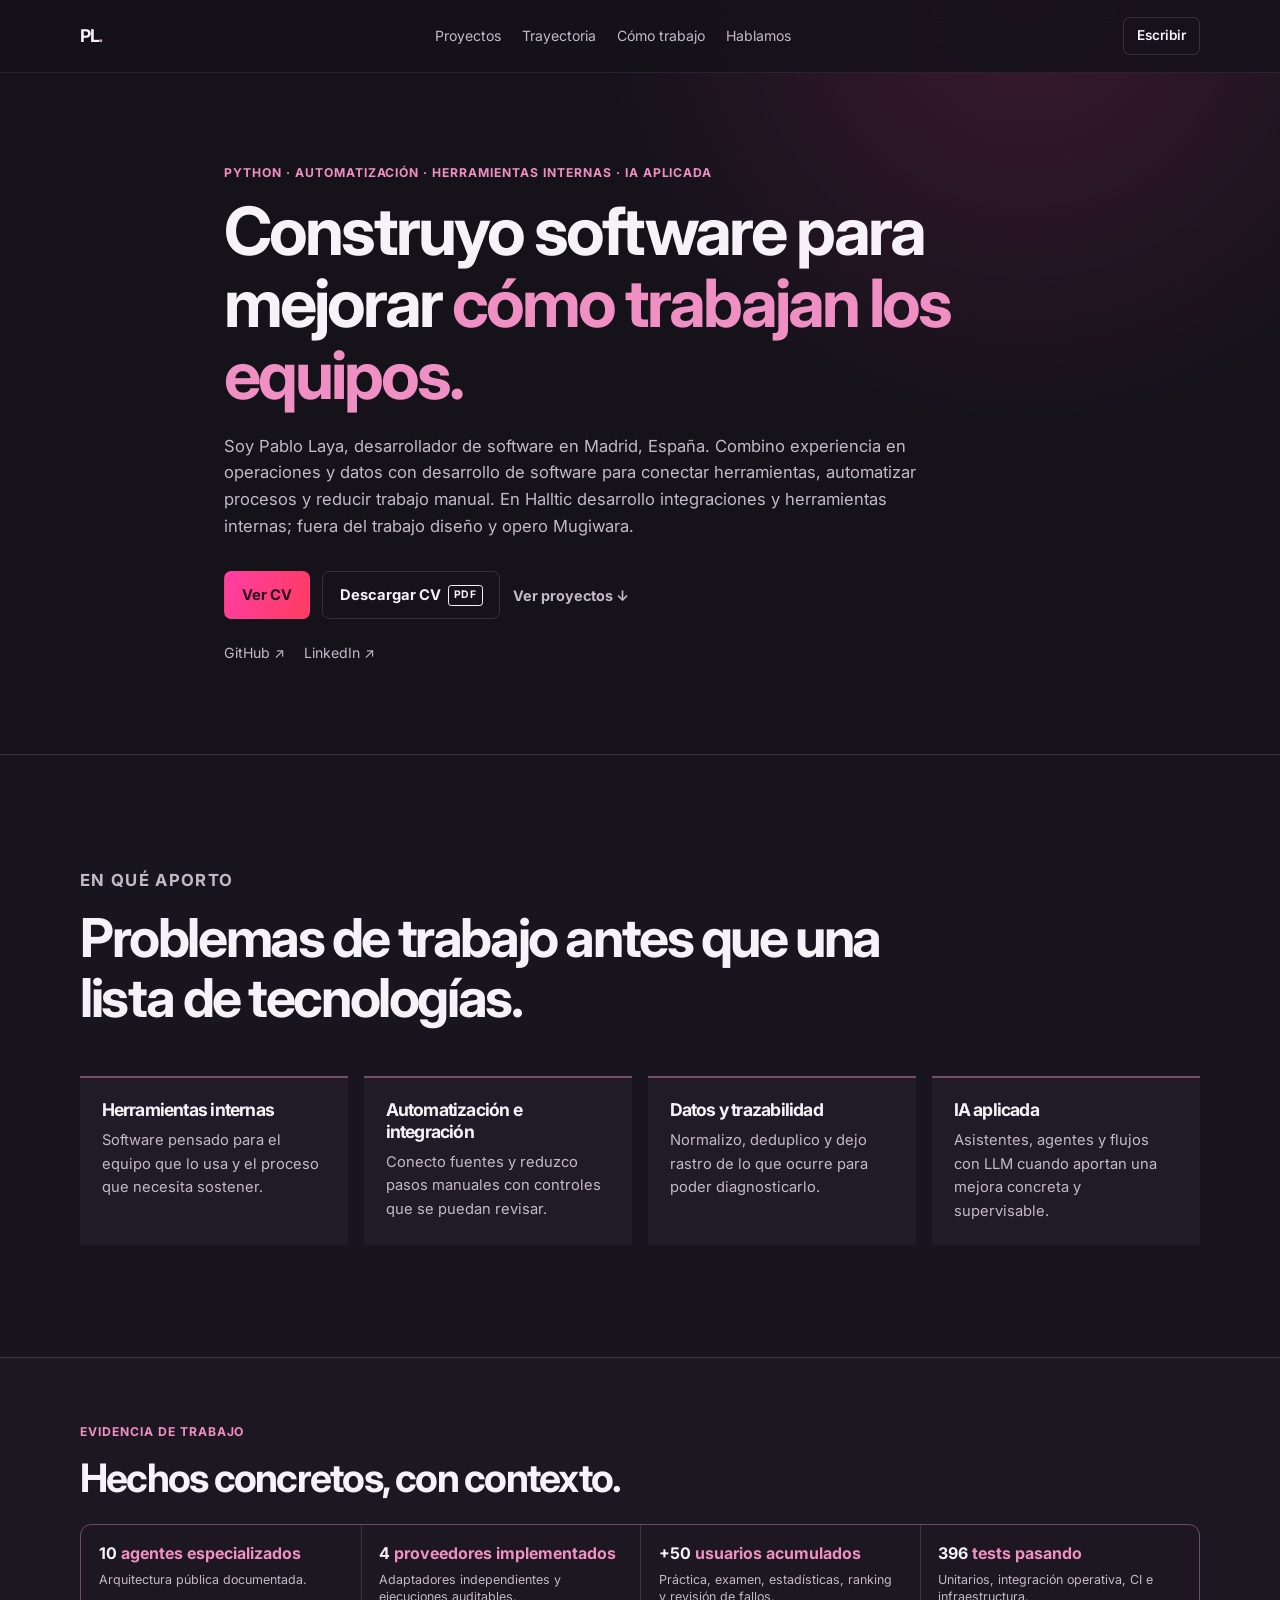
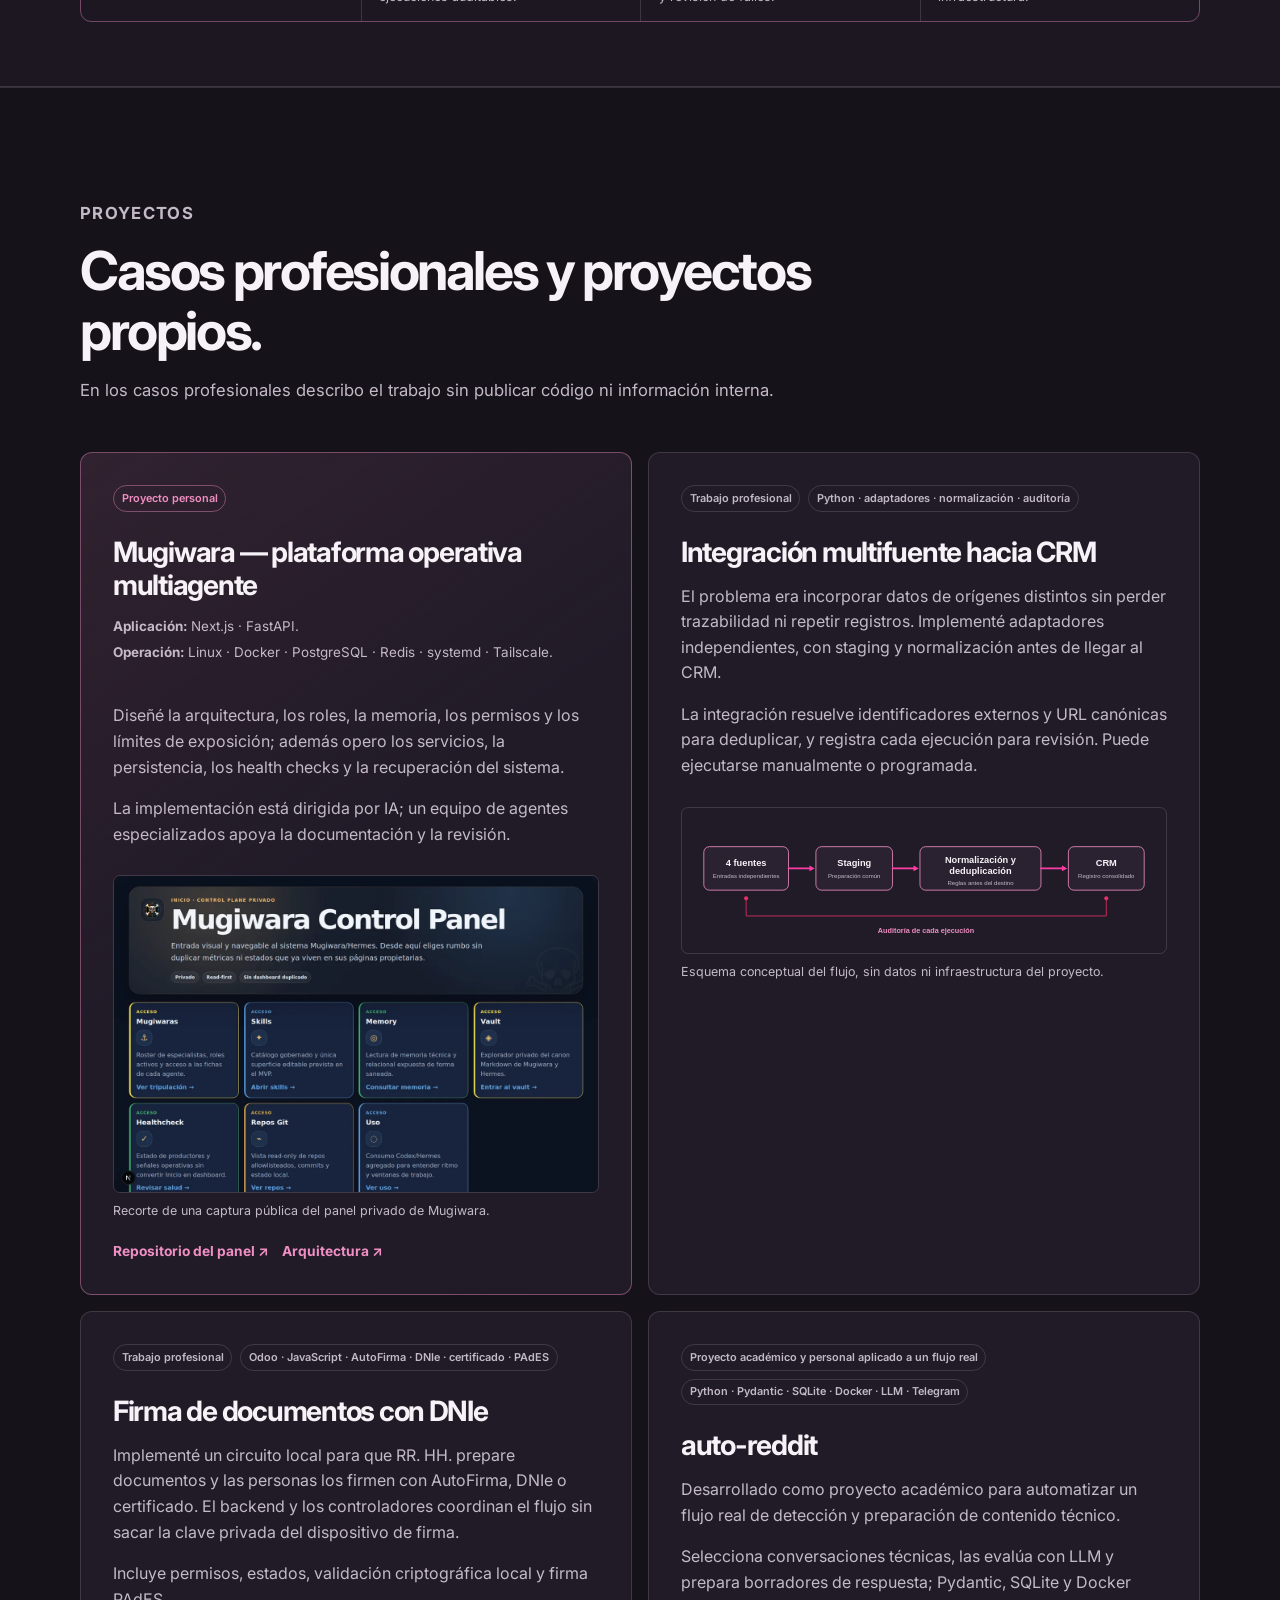
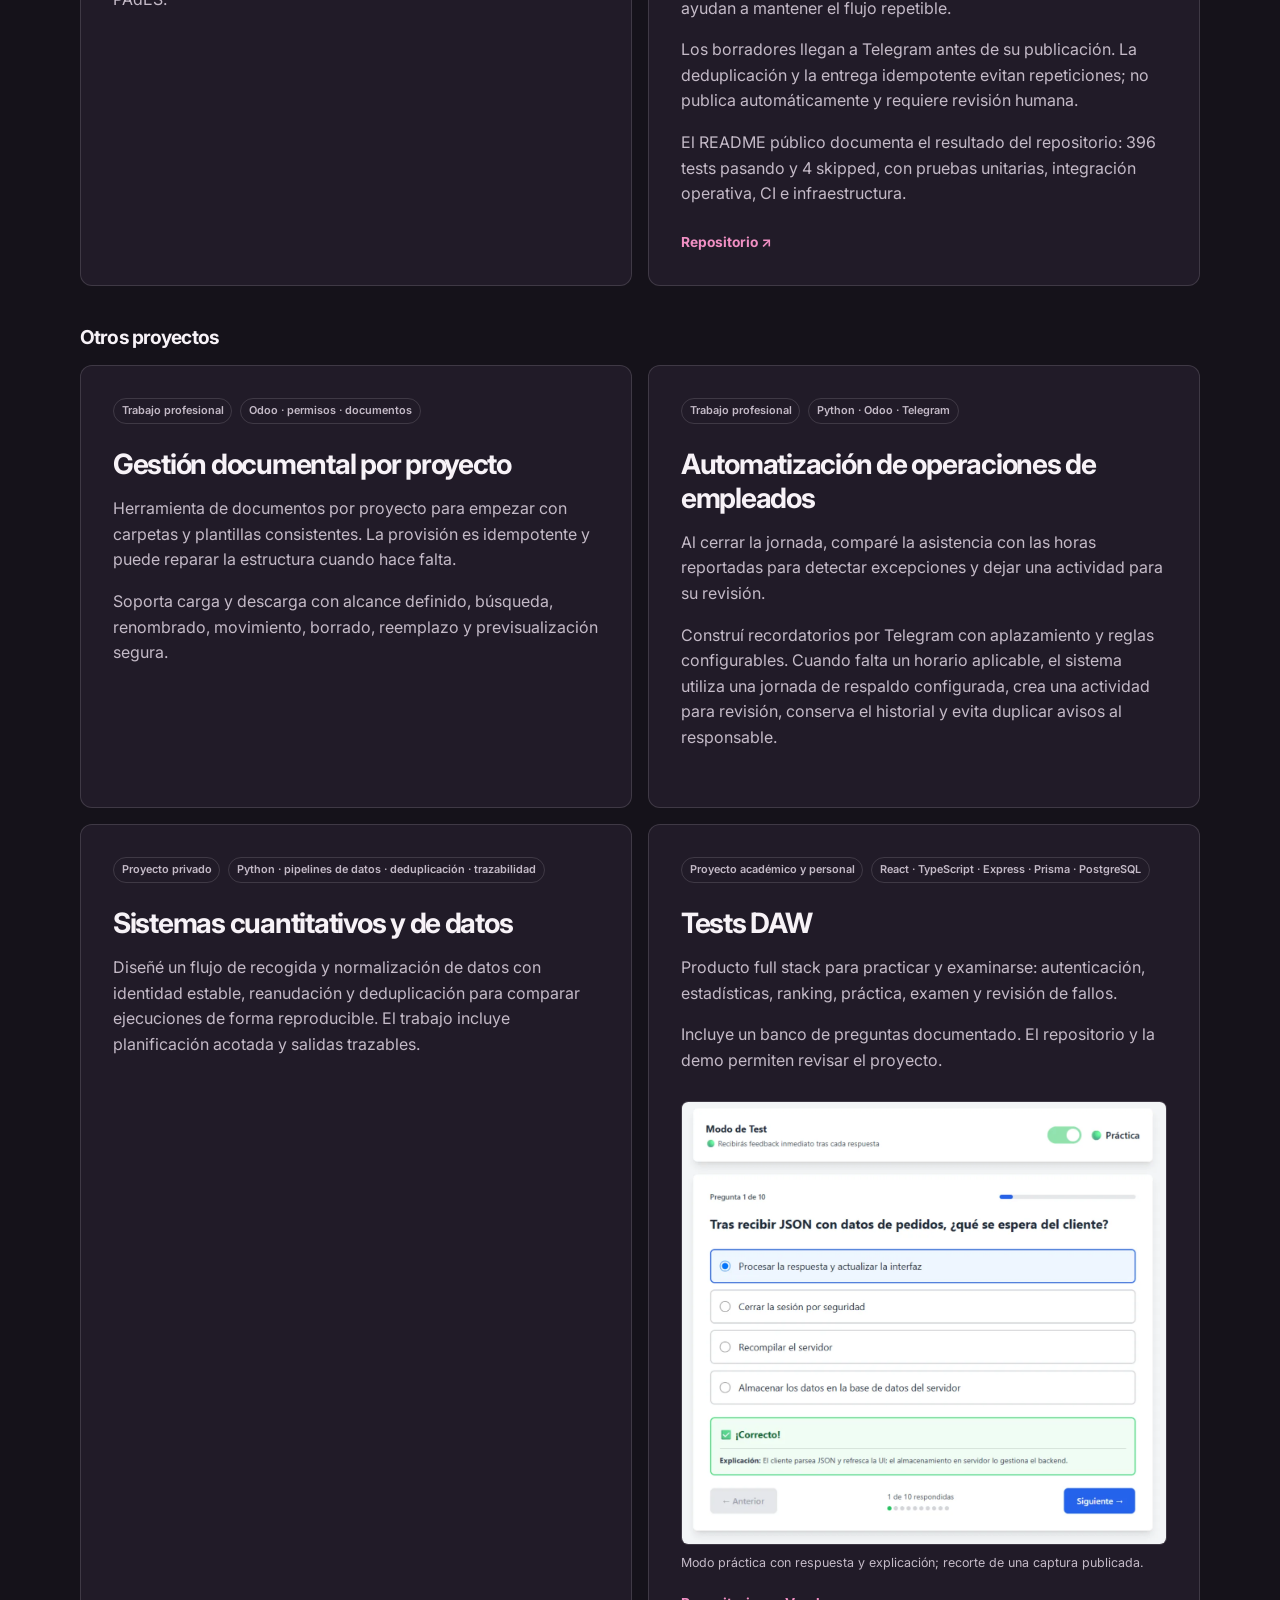
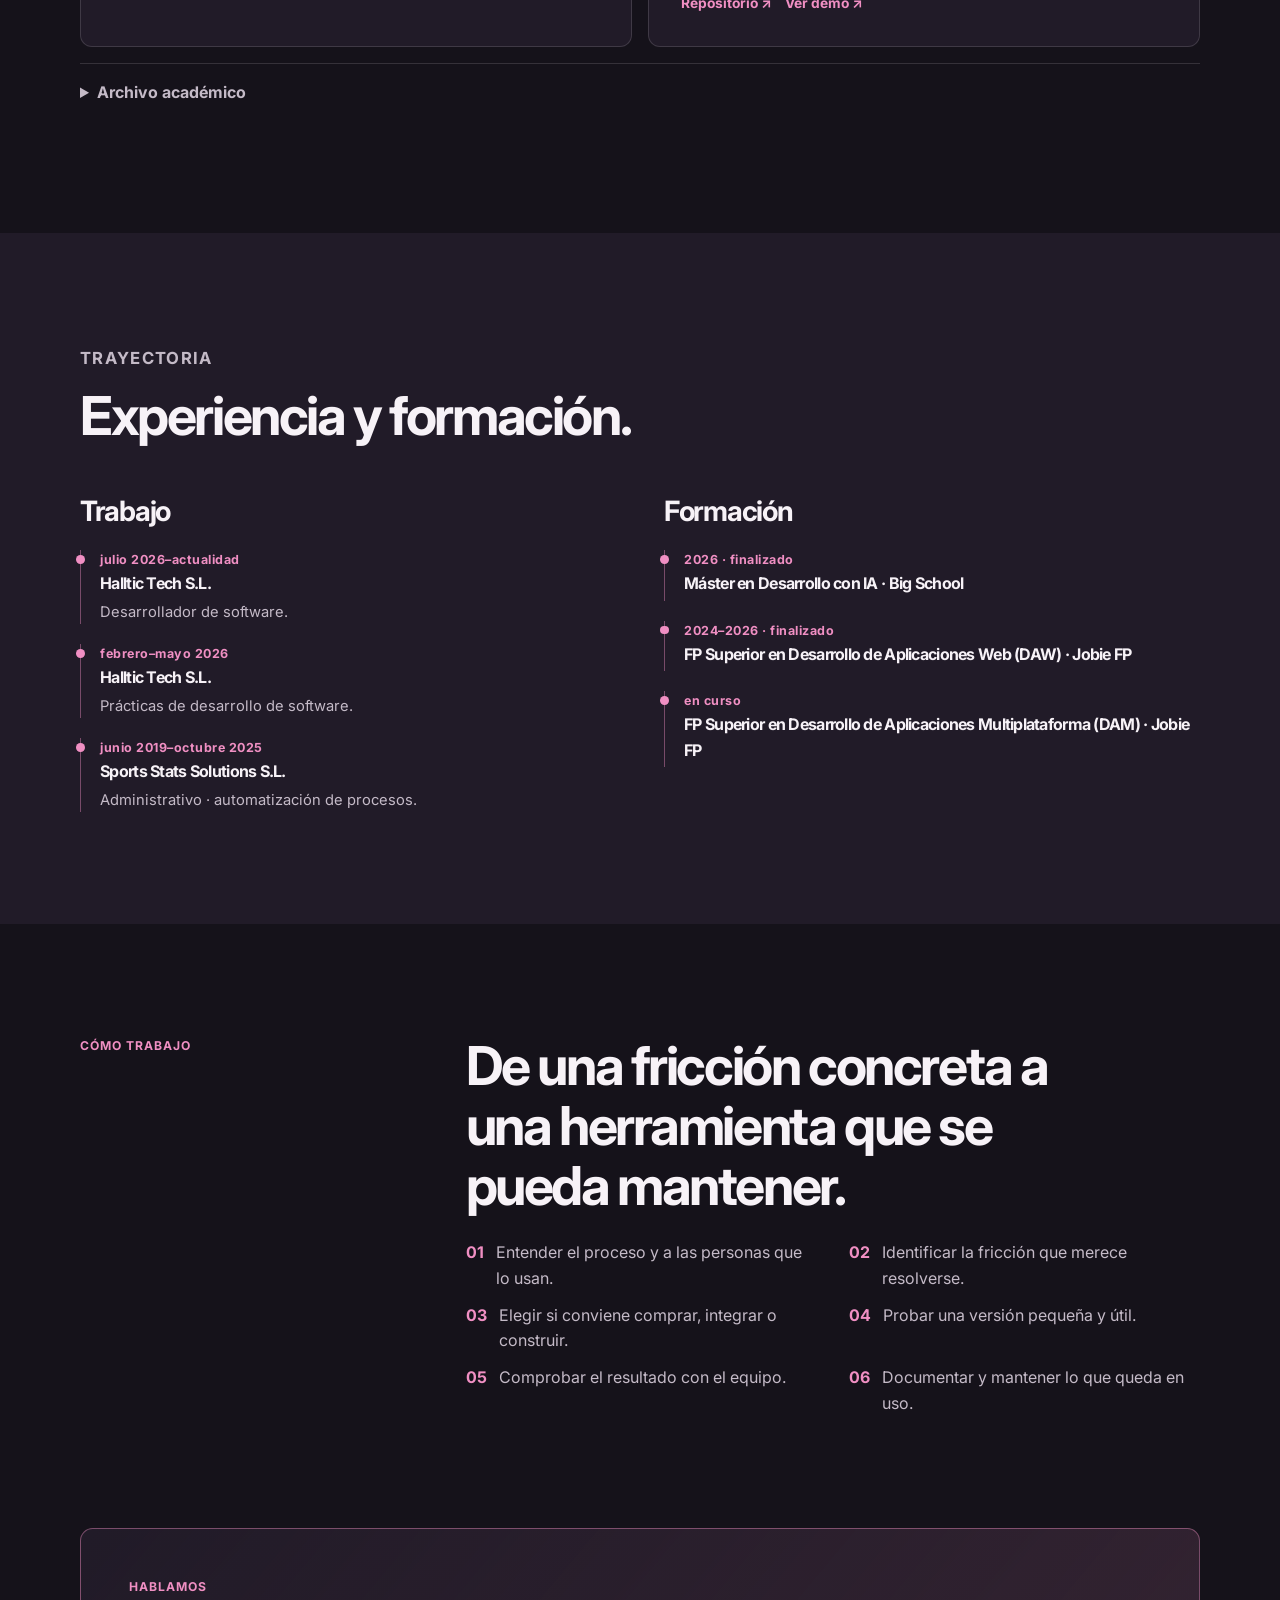
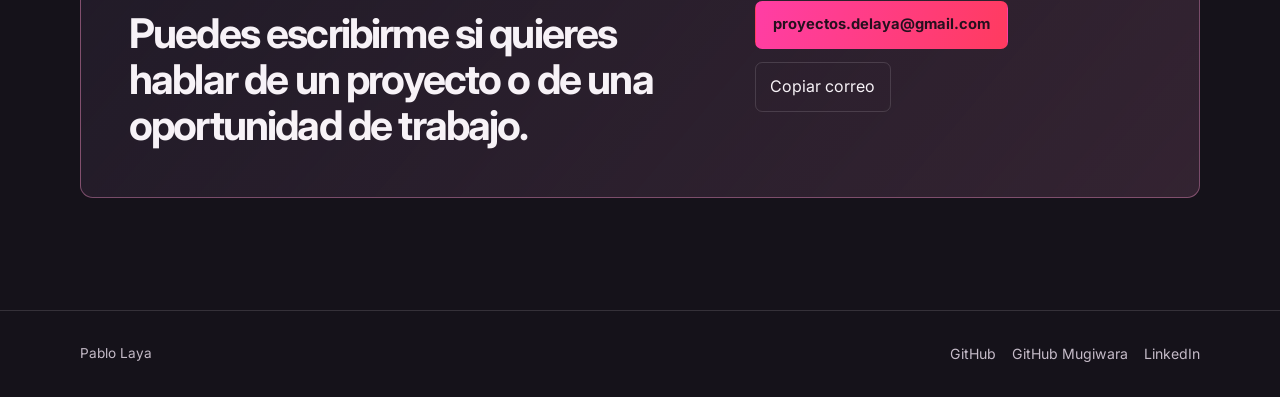
==== commit 4124fe41: "feat(portfolio): refine project evidence and mobile presentation Clarify cumulative DAW users, docum" ====
--- a/index.html
+++ b/index.html
@@ -48,8 +48,8 @@
     <section class="hero section" id="inicio" aria-labelledby="hero-title">
       <div class="container hero-copy">
         <p class="eyebrow">Python · Automatización · Herramientas internas · IA aplicada</p>
-        <h1 id="hero-title">Construyo software para mejorar cómo trabajan los equipos.</h1>
-        <p class="lede">Soy Pablo Laya, desarrollador de software en Madrid, España. Combino experiencia en operaciones y datos con software para conectar herramientas y reducir trabajo manual. En Halltic desarrollo integraciones y herramientas internas; fuera del trabajo diseño y opero Mugiwara.</p>
+        <h1 id="hero-title">Construyo software para mejorar <span class="hero-title-accent">cómo trabajan los equipos.</span></h1>
+        <p class="lede">Soy Pablo Laya, desarrollador de software en Madrid, España. Combino experiencia en operaciones y datos con desarrollo de software para conectar herramientas, automatizar procesos y reducir trabajo manual. En Halltic desarrollo integraciones y herramientas internas; fuera del trabajo diseño y opero Mugiwara.</p>
         <div class="hero-actions" aria-label="Acciones principales">
           <a class="button button-primary" href="cv.html">Ver CV</a>
           <a class="button button-secondary" href="assets/cv-pablo-laya.pdf" download aria-label="Descargar CV en PDF">Descargar CV <span class="file-type">PDF</span></a>
@@ -75,19 +75,19 @@
         <h2 id="evidence-title">Hechos concretos, con contexto.</h2>
         <div class="evidence-band"><a class="evidence-item" href="#case-mugi">
           <strong>10 <span>agentes especializados</span></strong>
-          <span>Arquitectura de usuario documentada.</span>
+          <span>Arquitectura pública documentada.</span>
         </a>
 <a class="evidence-item" href="#case-crm">
           <strong>4 <span>proveedores implementados</span></strong>
-          <span>Adaptadores independientes; no todos los cron están activos.</span>
+          <span>Adaptadores independientes y ejecuciones auditables.</span>
         </a>
 <a class="evidence-item" href="#case-tests-daw">
-          <strong>211 <span>preguntas documentadas</span></strong>
-          <span>Banco documentado en el repositorio público.</span>
+          <strong>+50 <span>usuarios acumulados</span></strong>
+          <span>Práctica, examen, estadísticas, ranking y revisión de fallos.</span>
         </a>
 <a class="evidence-item" href="#case-auto-reddit">
-          <strong>Programación opcional <span>y revisión humana</span></strong>
-          <span>Los borradores se revisan antes de publicar.</span>
+          <strong>396 <span>tests pasando</span></strong>
+          <span>Unitarios, integración operativa, CI e infraestructura.</span>
         </a></div>
       </div>
     </section>
@@ -95,11 +95,11 @@
     <section class="section cases-section" id="casos" aria-labelledby="cases-title">
       <div class="container">
         <div class="section-heading"><p class="eyebrow">Proyectos</p><h2 id="cases-title">Casos profesionales y proyectos propios.</h2><p>En los casos profesionales describo el trabajo sin publicar código ni información interna.</p></div>
-        <div class="case-grid"><article id="case-mugi" class="case-card">
+        <div class="case-grid"><article id="case-mugi" class="case-card featured">
           <div class="case-meta"><span>Proyecto personal</span></div>
           <h3>Mugiwara — plataforma operativa multiagente</h3>
-          <div class="case-tech-groups"><p><strong>Aplicación:</strong> Next.js · FastAPI.</p><p><strong>Operación:</strong> Linux · systemd · Tailscale.</p></div><details class="case-tech-detail"><summary>Agentes y memoria</summary><p>Agentes y memoria: Hermes · Telegram · Engram · Honcho · Vault</p></details>
-          <p>Diseñé la arquitectura, los roles, la memoria y los límites de acceso; también opero el sistema en Linux. Un equipo de agentes especializados apoya la implementación, la documentación y la revisión.</p><p>El ecosistema conecta panel Next.js/FastAPI, Hermes, Telegram, Engram, Honcho y Vault. Tailscale resuelve el acceso privado y systemd gestiona los servicios.</p>
+          <div class="case-tech-groups"><p><strong>Aplicación:</strong> Next.js · FastAPI.</p><p><strong>Operación:</strong> Linux · Docker · PostgreSQL · Redis · systemd · Tailscale.</p></div>
+          <p>Diseñé la arquitectura, los roles, la memoria, los permisos y los límites de exposición; además opero los servicios, la persistencia, los health checks y la recuperación del sistema.</p><p>La implementación está dirigida por IA; un equipo de agentes especializados apoya la documentación y la revisión.</p>
           <figure class="case-visual case-visual--screenshot">
           <img src="assets/mugiwara-panel.webp" alt="Panel de control de Mugiwara con navegación y tarjetas de estado" width="1200" height="784" loading="lazy" decoding="async">
           <figcaption>Recorte de una captura pública del panel privado de Mugiwara.</figcaption>
@@ -126,10 +126,10 @@
 
         </article>
 <article id="case-auto-reddit" class="case-card">
-          <div class="case-meta"><span>Proyecto académico y personal</span><span>Python · Pydantic · SQLite · Docker · LLM · Telegram</span></div>
+          <div class="case-meta"><span>Proyecto académico y personal aplicado a un flujo real</span><span>Python · Pydantic · SQLite · Docker · LLM · Telegram</span></div>
           <h3>auto-reddit</h3>
 
-          <p>Pipeline para seleccionar conversaciones técnicas, evaluarlas con LLM y preparar borradores de respuesta. Pydantic, SQLite y Docker ayudan a mantener el flujo repetible.</p><p>Los borradores llegan a Telegram antes de su publicación. La deduplicación y la entrega idempotente evitan repeticiones; no publica automáticamente.</p>
+          <p>Desarrollado como proyecto académico para automatizar un flujo real de detección y preparación de contenido técnico.</p><p>Selecciona conversaciones técnicas, las evalúa con LLM y prepara borradores de respuesta; Pydantic, SQLite y Docker ayudan a mantener el flujo repetible.</p><p>Los borradores llegan a Telegram antes de su publicación. La deduplicación y la entrega idempotente evitan repeticiones; no publica automáticamente y requiere revisión humana.</p><p>El README público documenta el resultado del repositorio: 396 tests pasando y 4 skipped, con pruebas unitarias, integración operativa, CI e infraestructura.</p>
 
           <div class="case-links"><a href="https://github.com/Prodelaya/auto-reddit" target="_blank" rel="noopener noreferrer">Repositorio <span aria-hidden="true">↗</span></a></div>
         </article></div>
@@ -145,15 +145,15 @@
           <div class="case-meta"><span>Trabajo profesional</span><span>Python · Odoo · Telegram</span></div>
           <h3>Automatización de operaciones de empleados</h3>
 
-          <p>Al cerrar la jornada, comparé la asistencia con las horas reportadas para detectar excepciones y dejar una actividad para su revisión.</p><p>Construí recordatorios por Telegram con aplazamiento y reglas configurables; si no se resuelven las excepciones, el flujo aplica una programación de respaldo, conserva historial y evita duplicar actividades del responsable.</p>
+          <p>Al cerrar la jornada, comparé la asistencia con las horas reportadas para detectar excepciones y dejar una actividad para su revisión.</p><p>Construí recordatorios por Telegram con aplazamiento y reglas configurables. Cuando falta un horario aplicable, el sistema utiliza una jornada de respaldo configurada, crea una actividad para revisión, conserva el historial y evita duplicar avisos al responsable.</p>
 
 
         </article>
 <article id="case-private-data" class="case-card">
-          <div class="case-meta"><span>Proyecto privado</span><span>Python · datos · deduplicación · PostgreSQL (opcional)</span></div>
+          <div class="case-meta"><span>Proyecto privado</span><span>Python · pipelines de datos · deduplicación · trazabilidad</span></div>
           <h3>Sistemas cuantitativos y de datos</h3>
 
-          <p>Diseñé un flujo de recogida y normalización de datos con identidad estable, reanudación y deduplicación para comparar ejecuciones de forma reproducible. El trabajo incluye planificación acotada, salidas trazables e integración opcional con PostgreSQL.</p>
+          <p>Diseñé un flujo de recogida y normalización de datos con identidad estable, reanudación y deduplicación para comparar ejecuciones de forma reproducible. El trabajo incluye planificación acotada y salidas trazables.</p>
 
 
         </article>
--- a/styles.css
+++ b/styles.css
@@ -26,7 +26,6 @@
   scroll-padding-top: 5rem;
 }
 body {
-  min-width: 320px;
   margin: 0;
   color: var(--text);
   background:
@@ -150,9 +149,12 @@
 h1 {
   max-width: 20ch;
   margin-bottom: 1.3rem;
-  color: var(--pink-soft);
+  color: var(--text);
   font-size: clamp(2.5rem, 5.2vw, 4.75rem);
   line-height: 1.08;
+}
+.hero-title-accent {
+  color: var(--pink-soft);
 }
 h2 {
   margin-bottom: 1rem;
@@ -295,7 +297,6 @@
   background: var(--surface);
 }
 .case-card.featured {
-  grid-row: span 2;
   border-color: var(--accent-line);
   background: linear-gradient(
     145deg,
@@ -660,6 +661,15 @@
   }
 }
 @media (max-width: 620px) {
+  html {
+    scroll-padding-top: 0;
+  }
+  .section[id] {
+    scroll-margin-top: 7rem;
+  }
+  #sobre-mi {
+    top: -7rem;
+  }
   .section {
     padding: 4rem 0;
   }
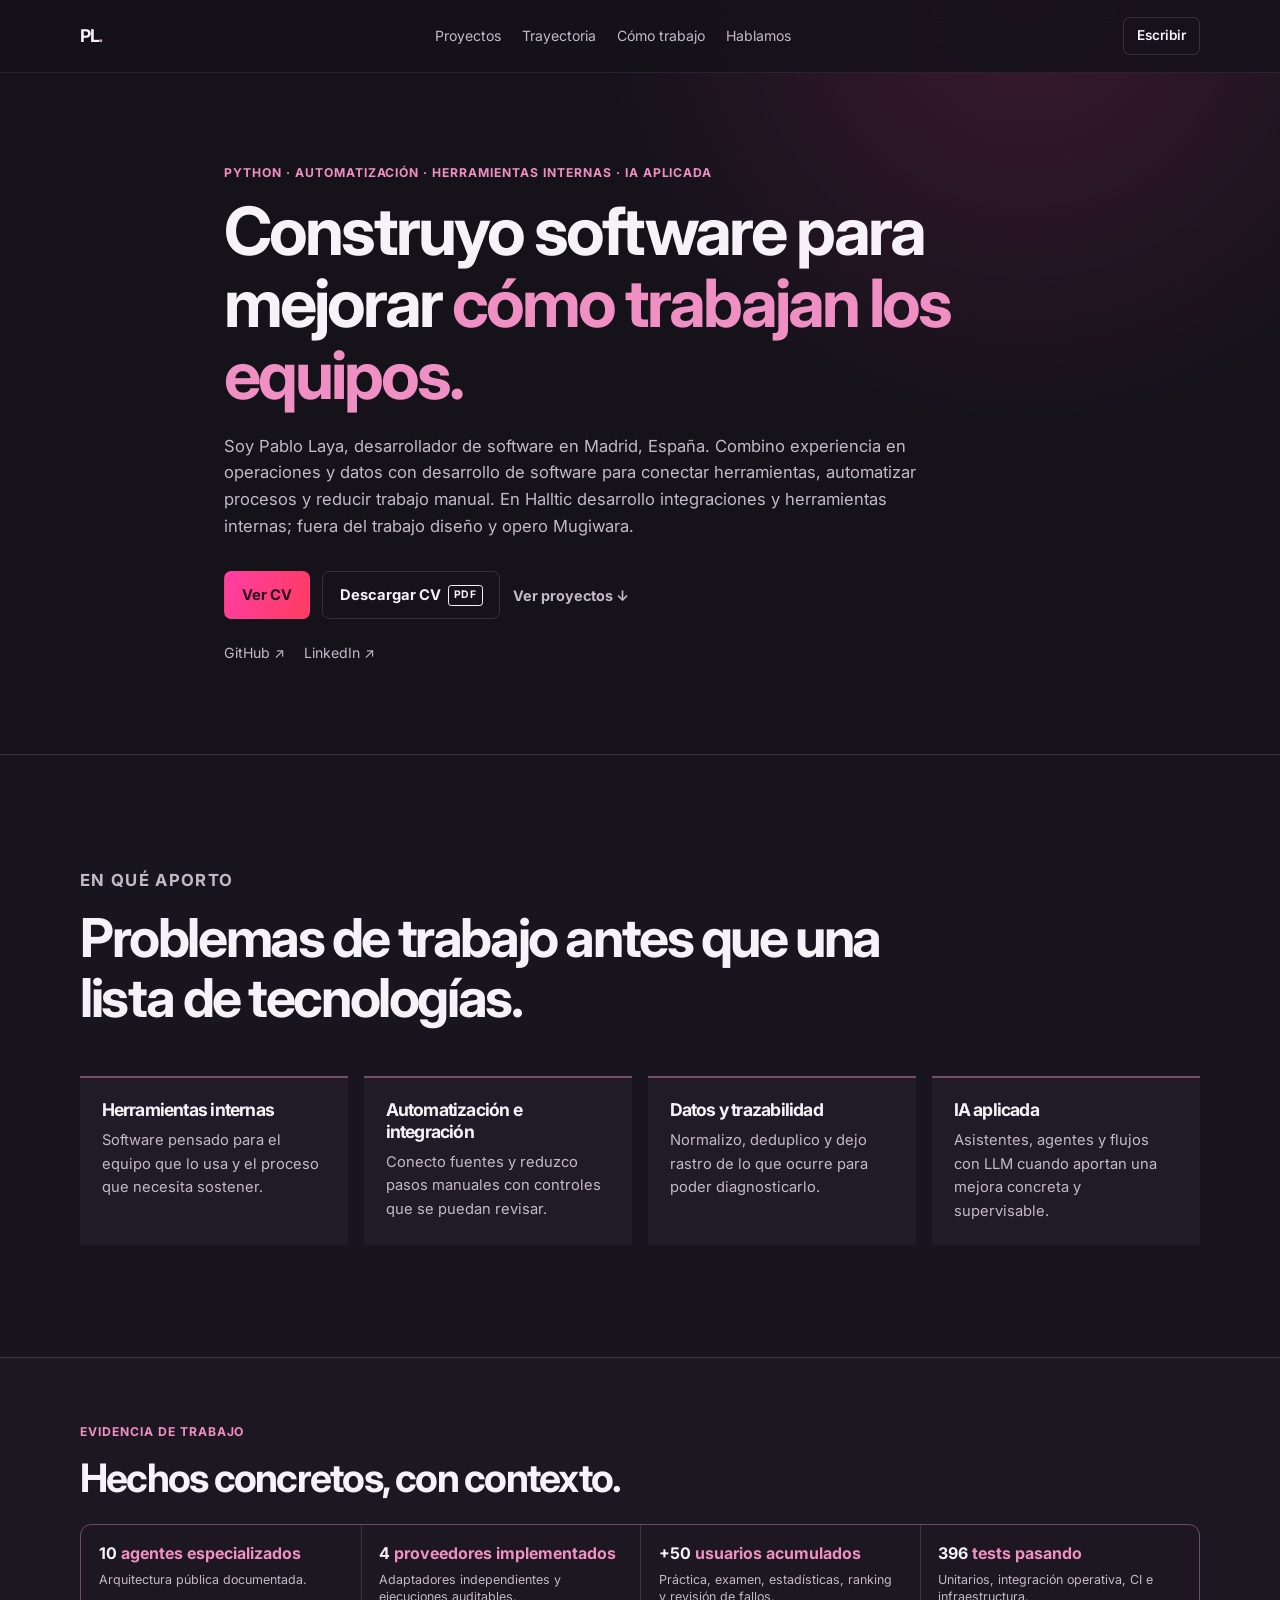
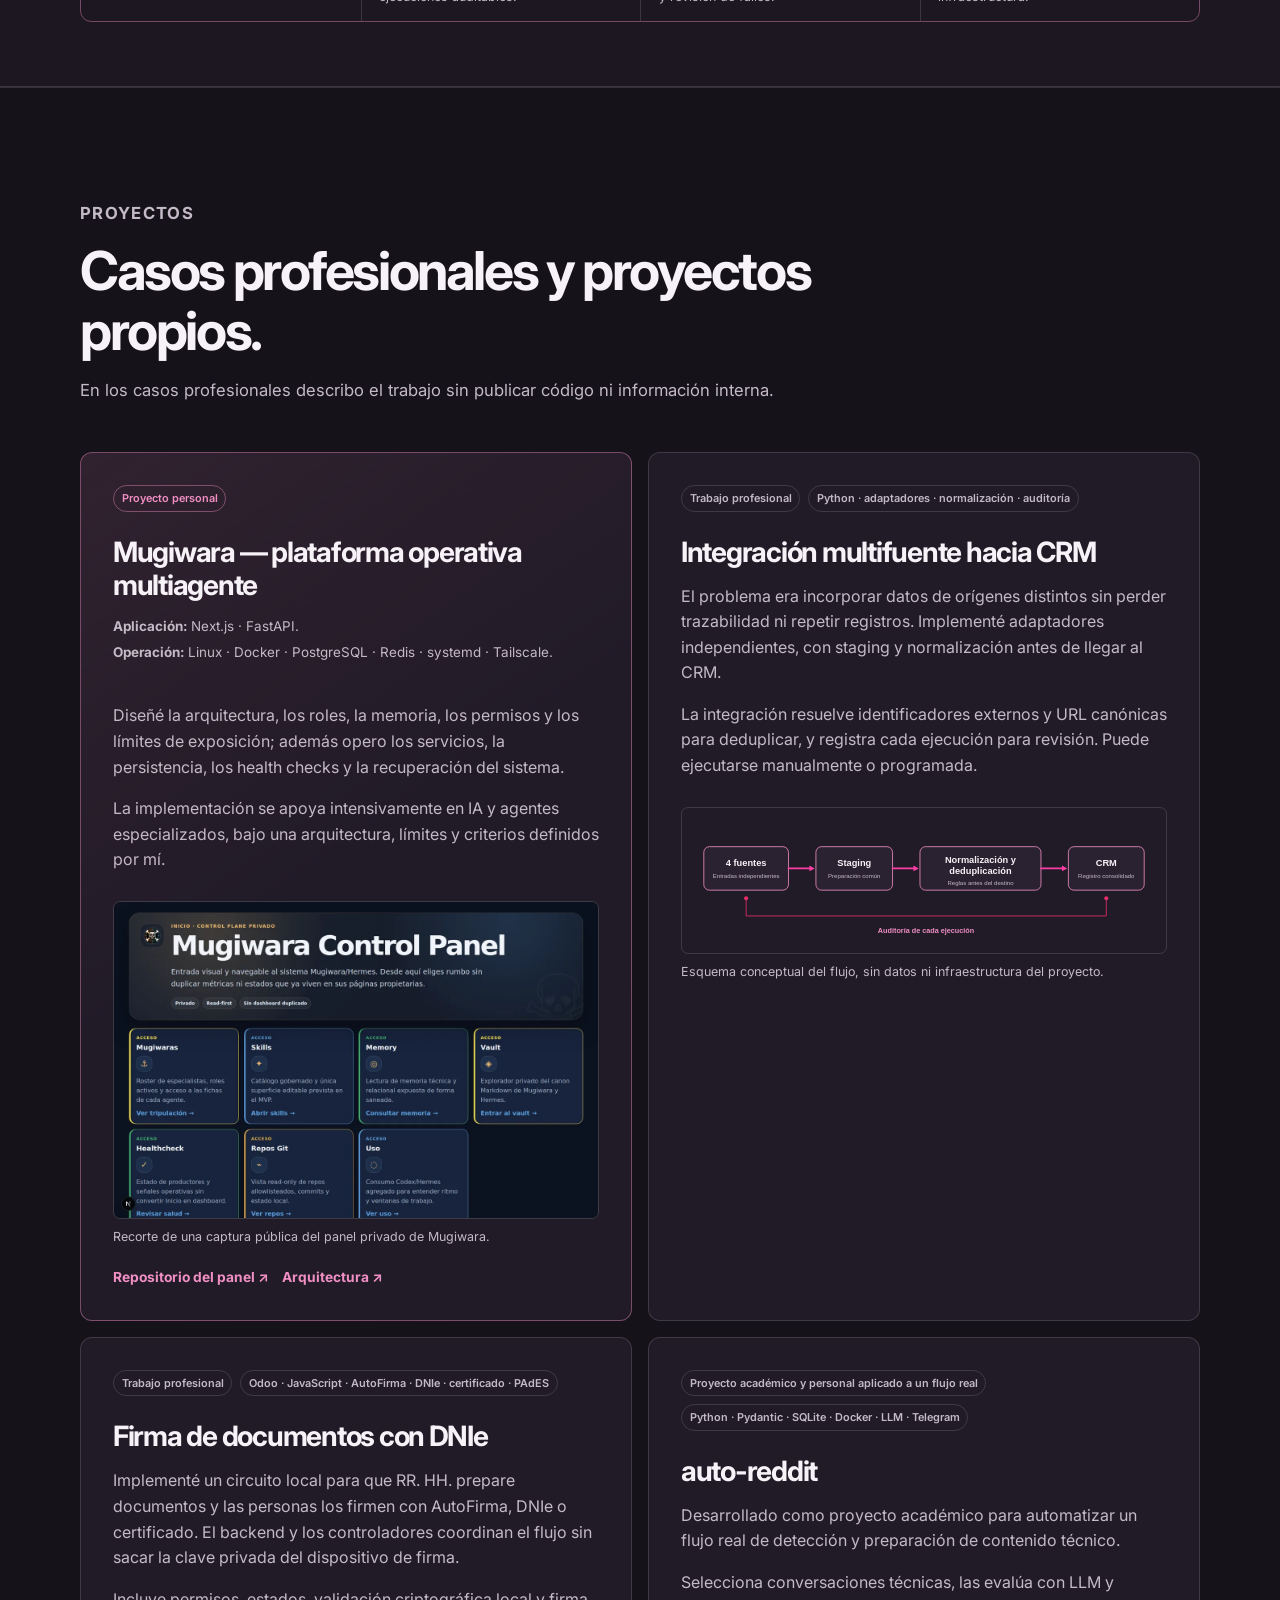
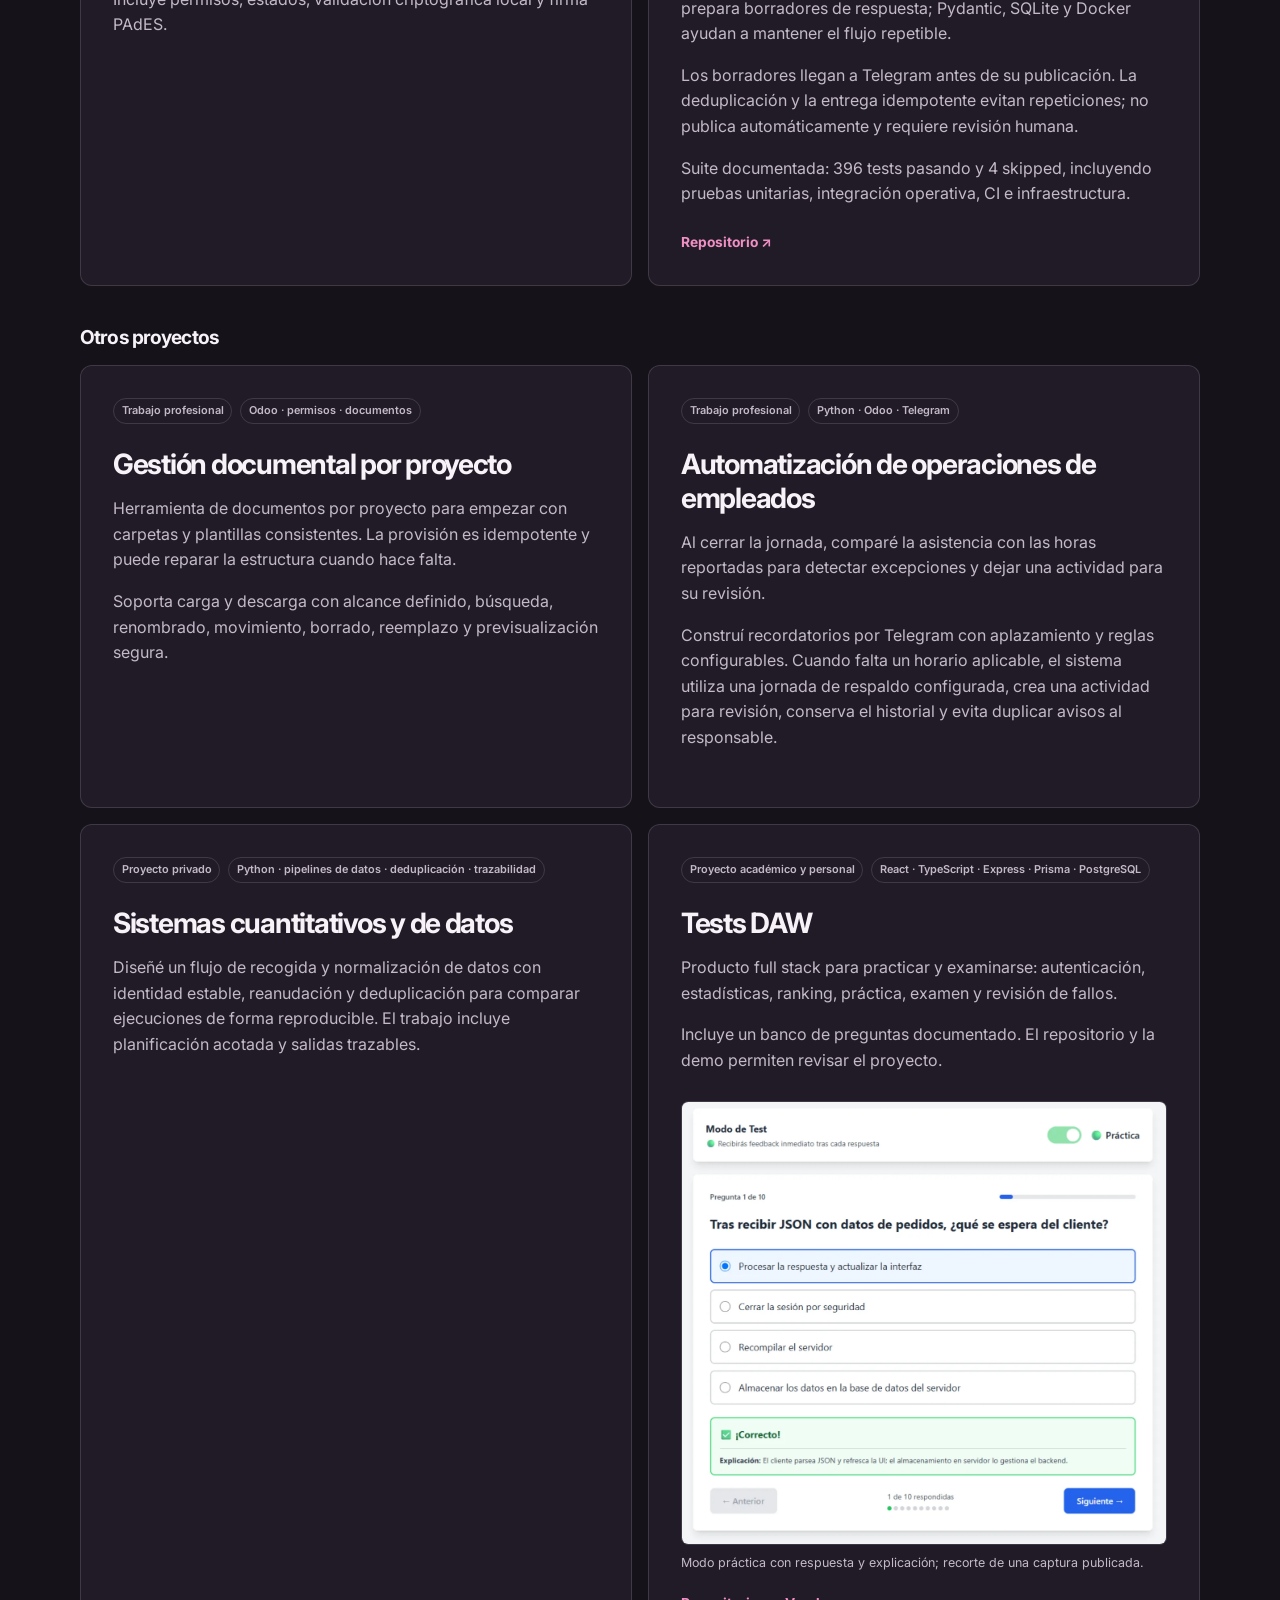
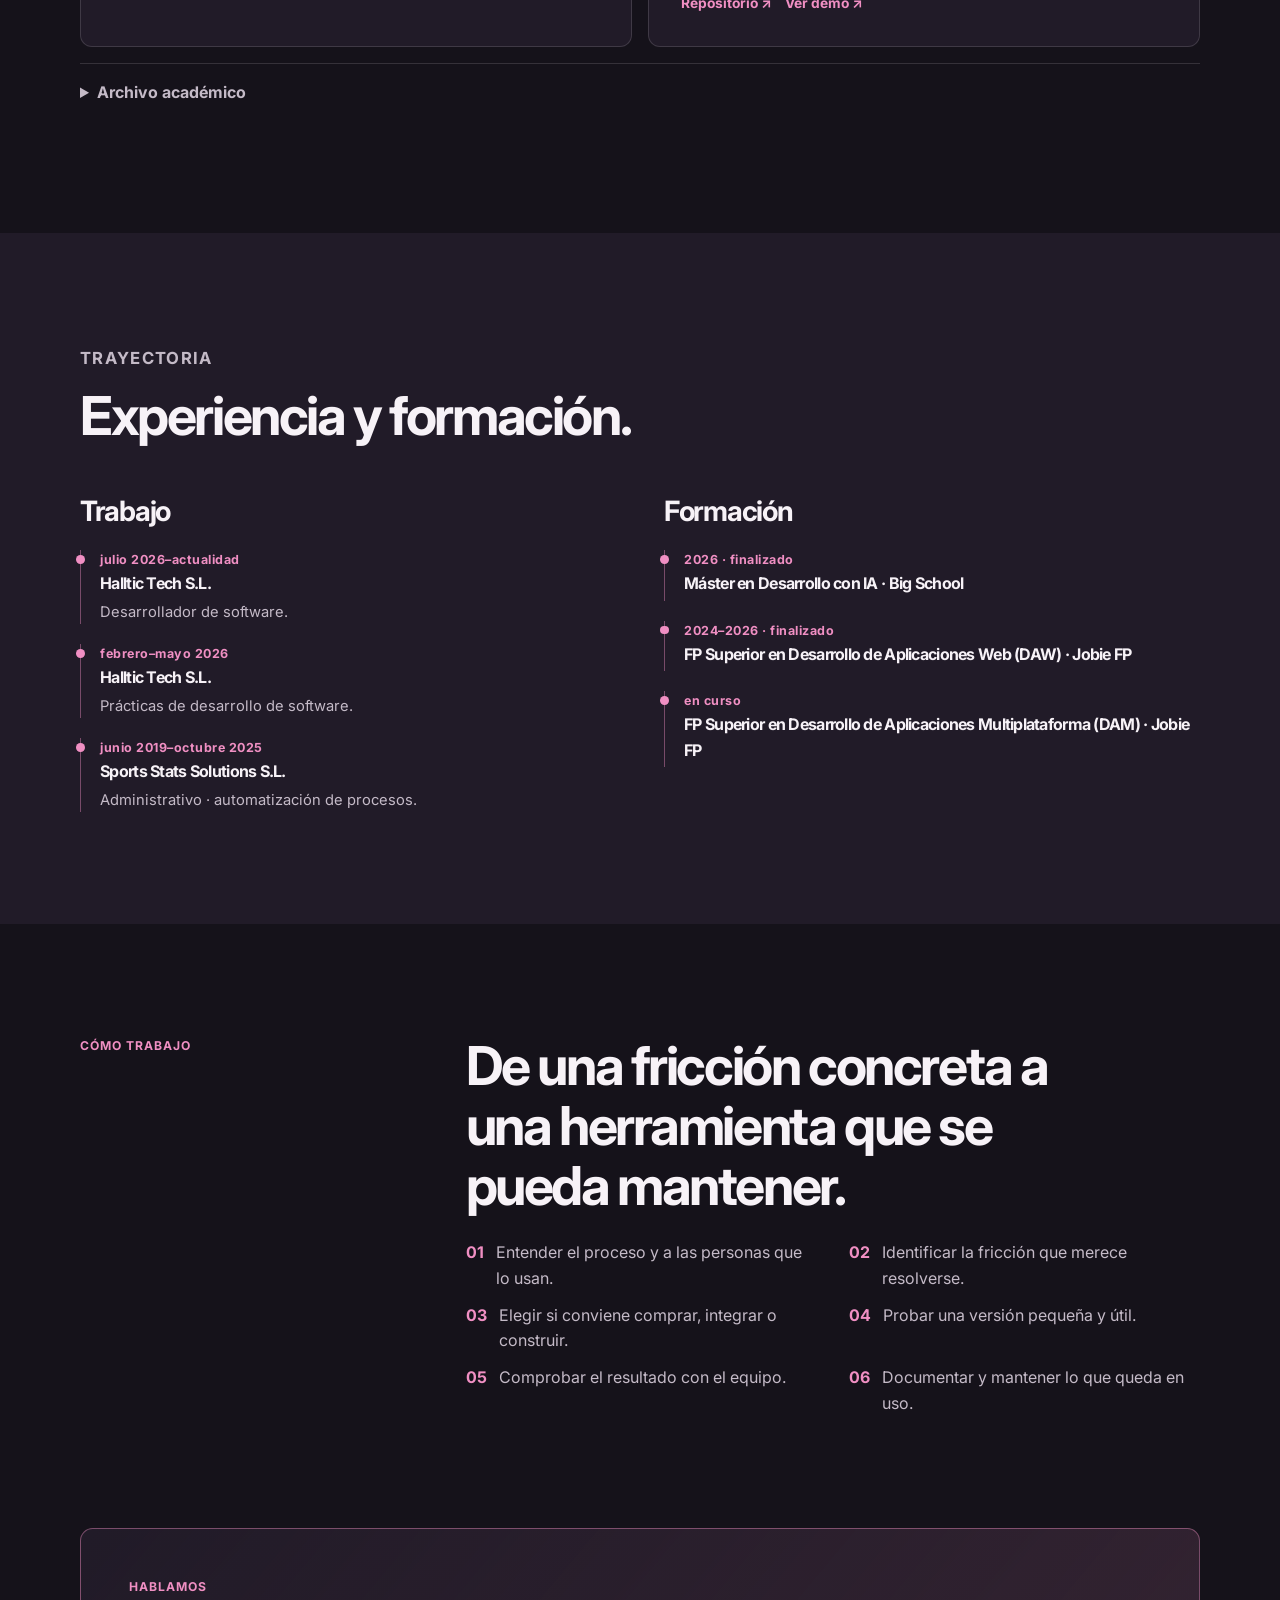
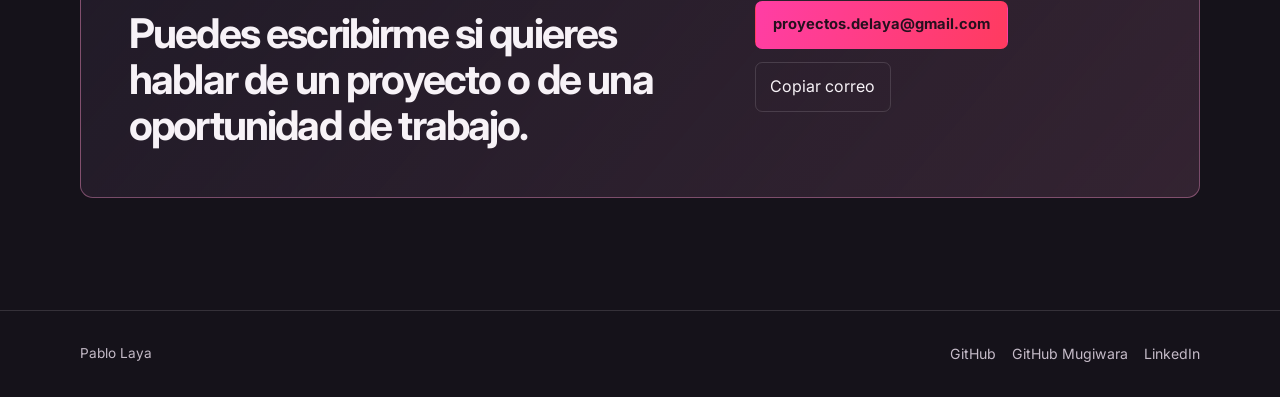
==== commit 84586ddc: "fix(portfolio): clarify human ownership of AI-assisted development Use the requested Mugiwara wordin" ====
--- a/index.html
+++ b/index.html
@@ -99,7 +99,7 @@
           <div class="case-meta"><span>Proyecto personal</span></div>
           <h3>Mugiwara — plataforma operativa multiagente</h3>
           <div class="case-tech-groups"><p><strong>Aplicación:</strong> Next.js · FastAPI.</p><p><strong>Operación:</strong> Linux · Docker · PostgreSQL · Redis · systemd · Tailscale.</p></div>
-          <p>Diseñé la arquitectura, los roles, la memoria, los permisos y los límites de exposición; además opero los servicios, la persistencia, los health checks y la recuperación del sistema.</p><p>La implementación está dirigida por IA; un equipo de agentes especializados apoya la documentación y la revisión.</p>
+          <p>Diseñé la arquitectura, los roles, la memoria, los permisos y los límites de exposición; además opero los servicios, la persistencia, los health checks y la recuperación del sistema.</p><p>La implementación se apoya intensivamente en IA y agentes especializados, bajo una arquitectura, límites y criterios definidos por mí.</p>
           <figure class="case-visual case-visual--screenshot">
           <img src="assets/mugiwara-panel.webp" alt="Panel de control de Mugiwara con navegación y tarjetas de estado" width="1200" height="784" loading="lazy" decoding="async">
           <figcaption>Recorte de una captura pública del panel privado de Mugiwara.</figcaption>
@@ -129,7 +129,7 @@
           <div class="case-meta"><span>Proyecto académico y personal aplicado a un flujo real</span><span>Python · Pydantic · SQLite · Docker · LLM · Telegram</span></div>
           <h3>auto-reddit</h3>
 
-          <p>Desarrollado como proyecto académico para automatizar un flujo real de detección y preparación de contenido técnico.</p><p>Selecciona conversaciones técnicas, las evalúa con LLM y prepara borradores de respuesta; Pydantic, SQLite y Docker ayudan a mantener el flujo repetible.</p><p>Los borradores llegan a Telegram antes de su publicación. La deduplicación y la entrega idempotente evitan repeticiones; no publica automáticamente y requiere revisión humana.</p><p>El README público documenta el resultado del repositorio: 396 tests pasando y 4 skipped, con pruebas unitarias, integración operativa, CI e infraestructura.</p>
+          <p>Desarrollado como proyecto académico para automatizar un flujo real de detección y preparación de contenido técnico.</p><p>Selecciona conversaciones técnicas, las evalúa con LLM y prepara borradores de respuesta; Pydantic, SQLite y Docker ayudan a mantener el flujo repetible.</p><p>Los borradores llegan a Telegram antes de su publicación. La deduplicación y la entrega idempotente evitan repeticiones; no publica automáticamente y requiere revisión humana.</p><p>Suite documentada: 396 tests pasando y 4 skipped, incluyendo pruebas unitarias, integración operativa, CI e infraestructura.</p>
 
           <div class="case-links"><a href="https://github.com/Prodelaya/auto-reddit" target="_blank" rel="noopener noreferrer">Repositorio <span aria-hidden="true">↗</span></a></div>
         </article></div>
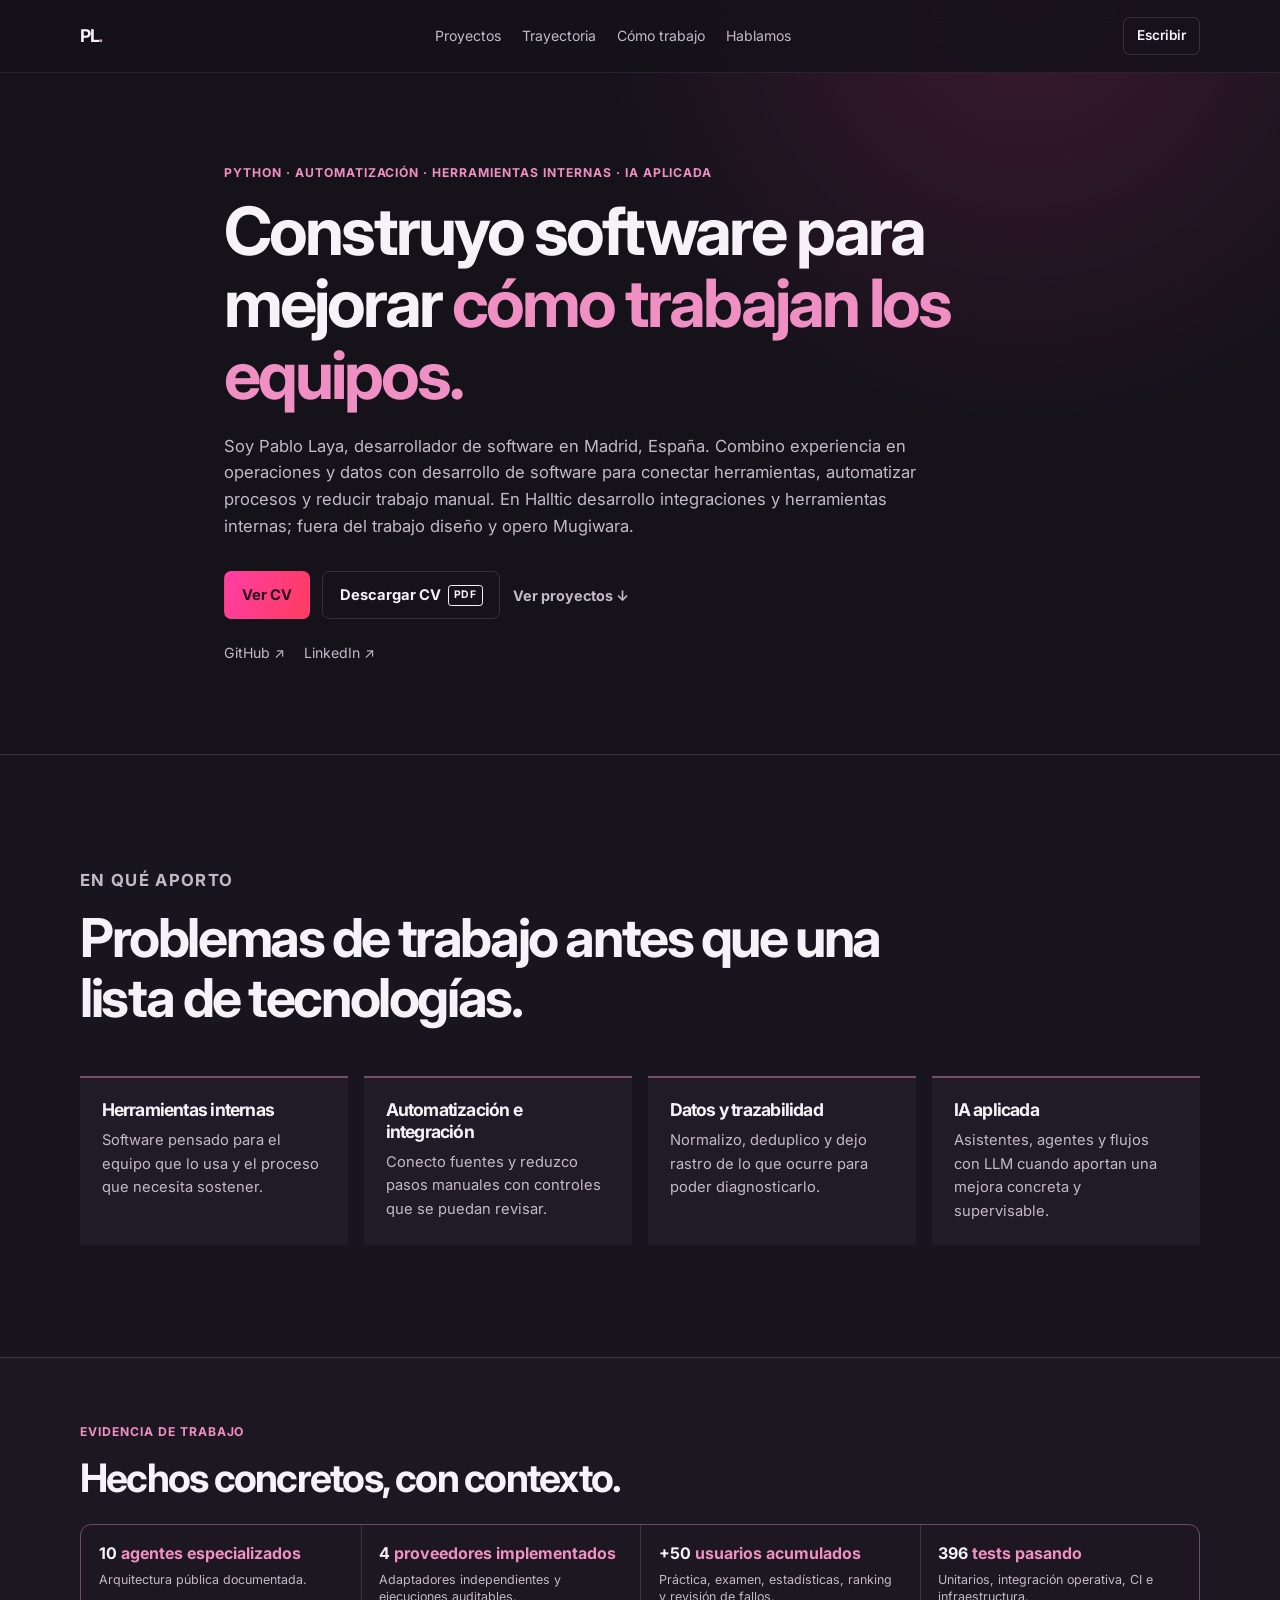
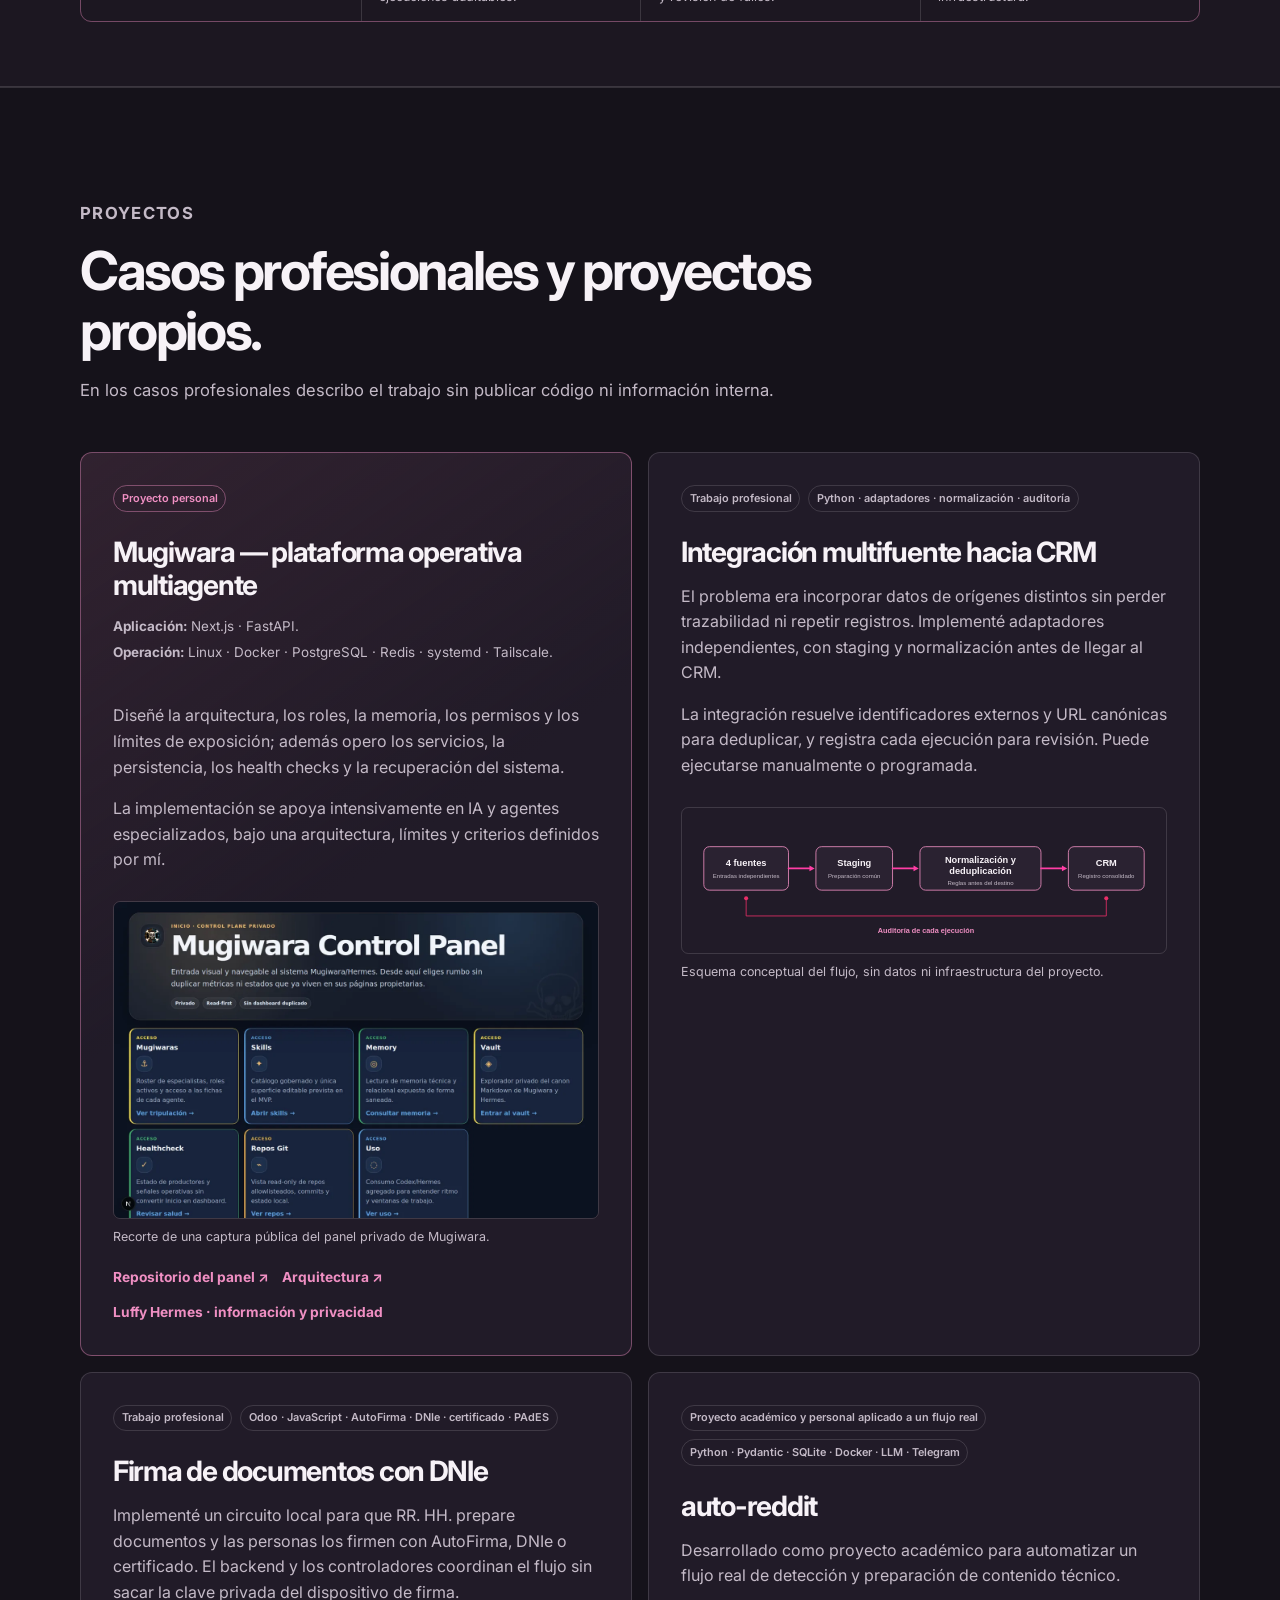
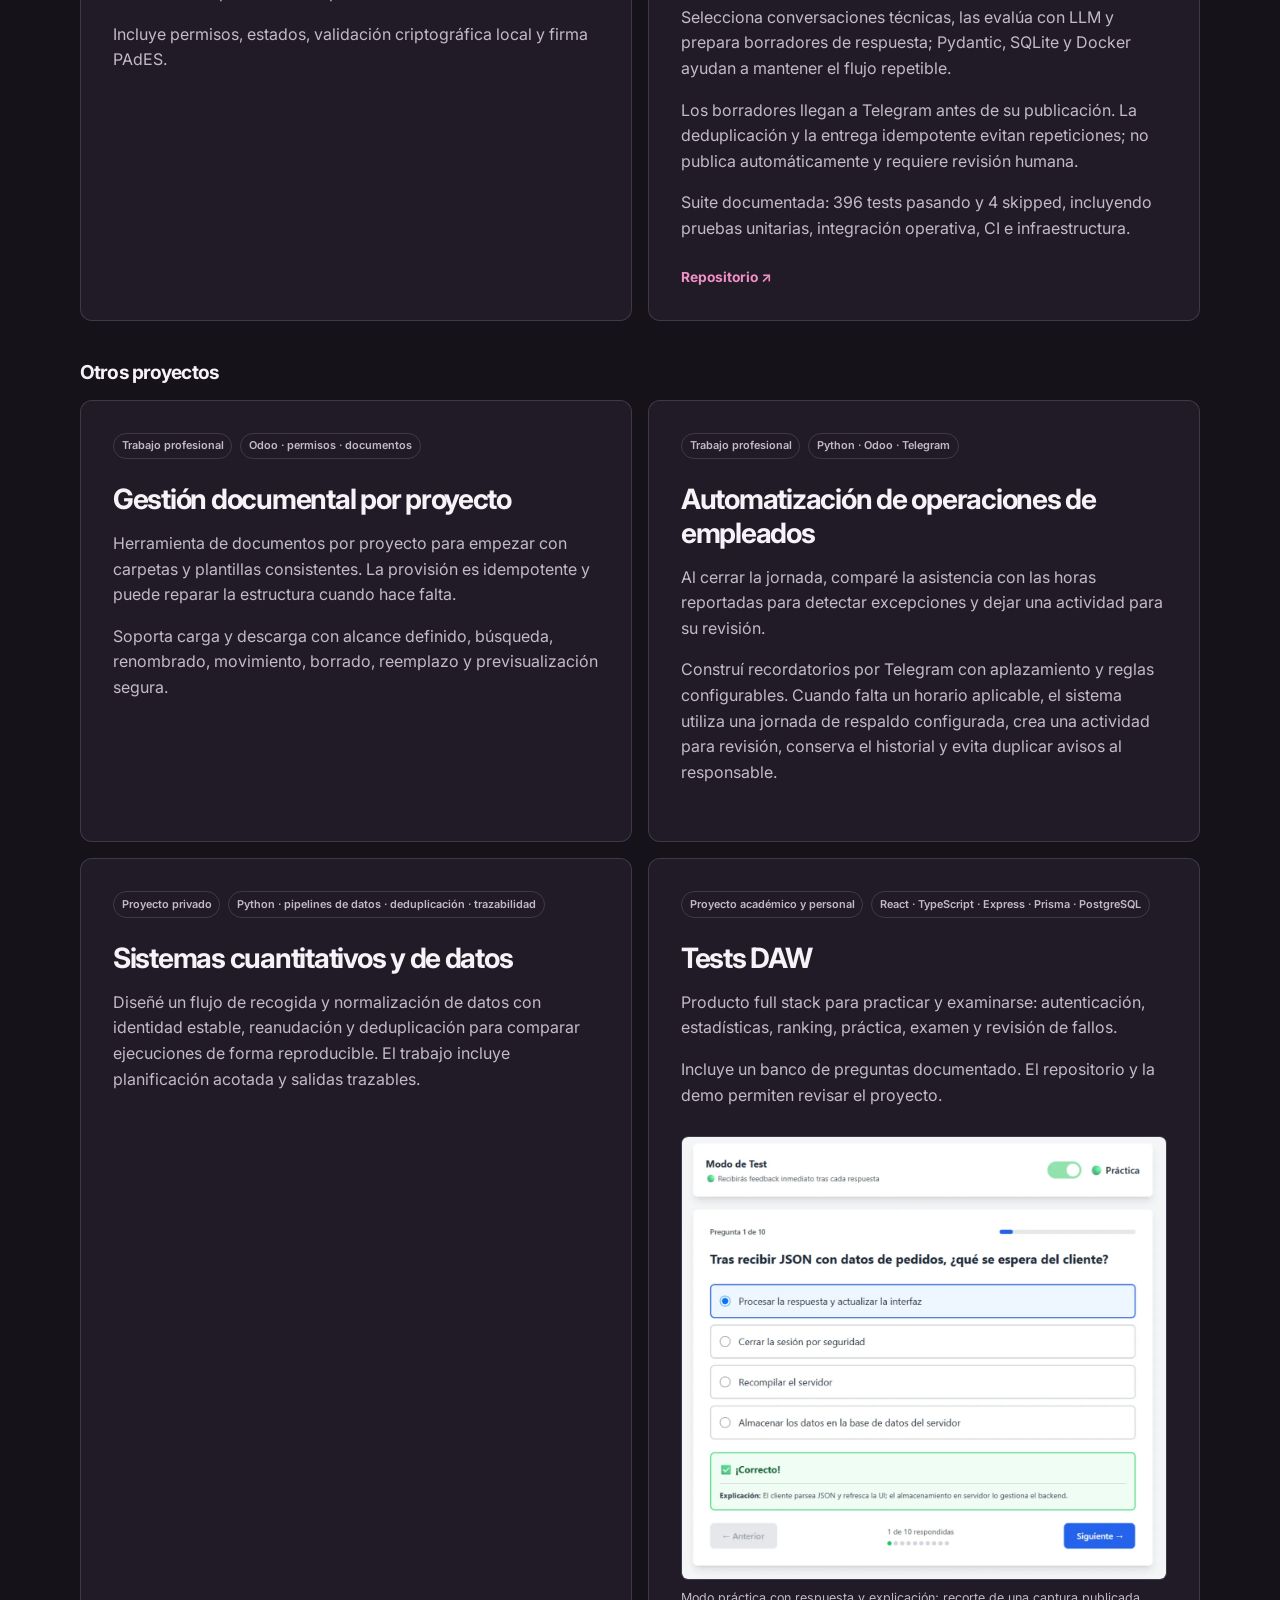
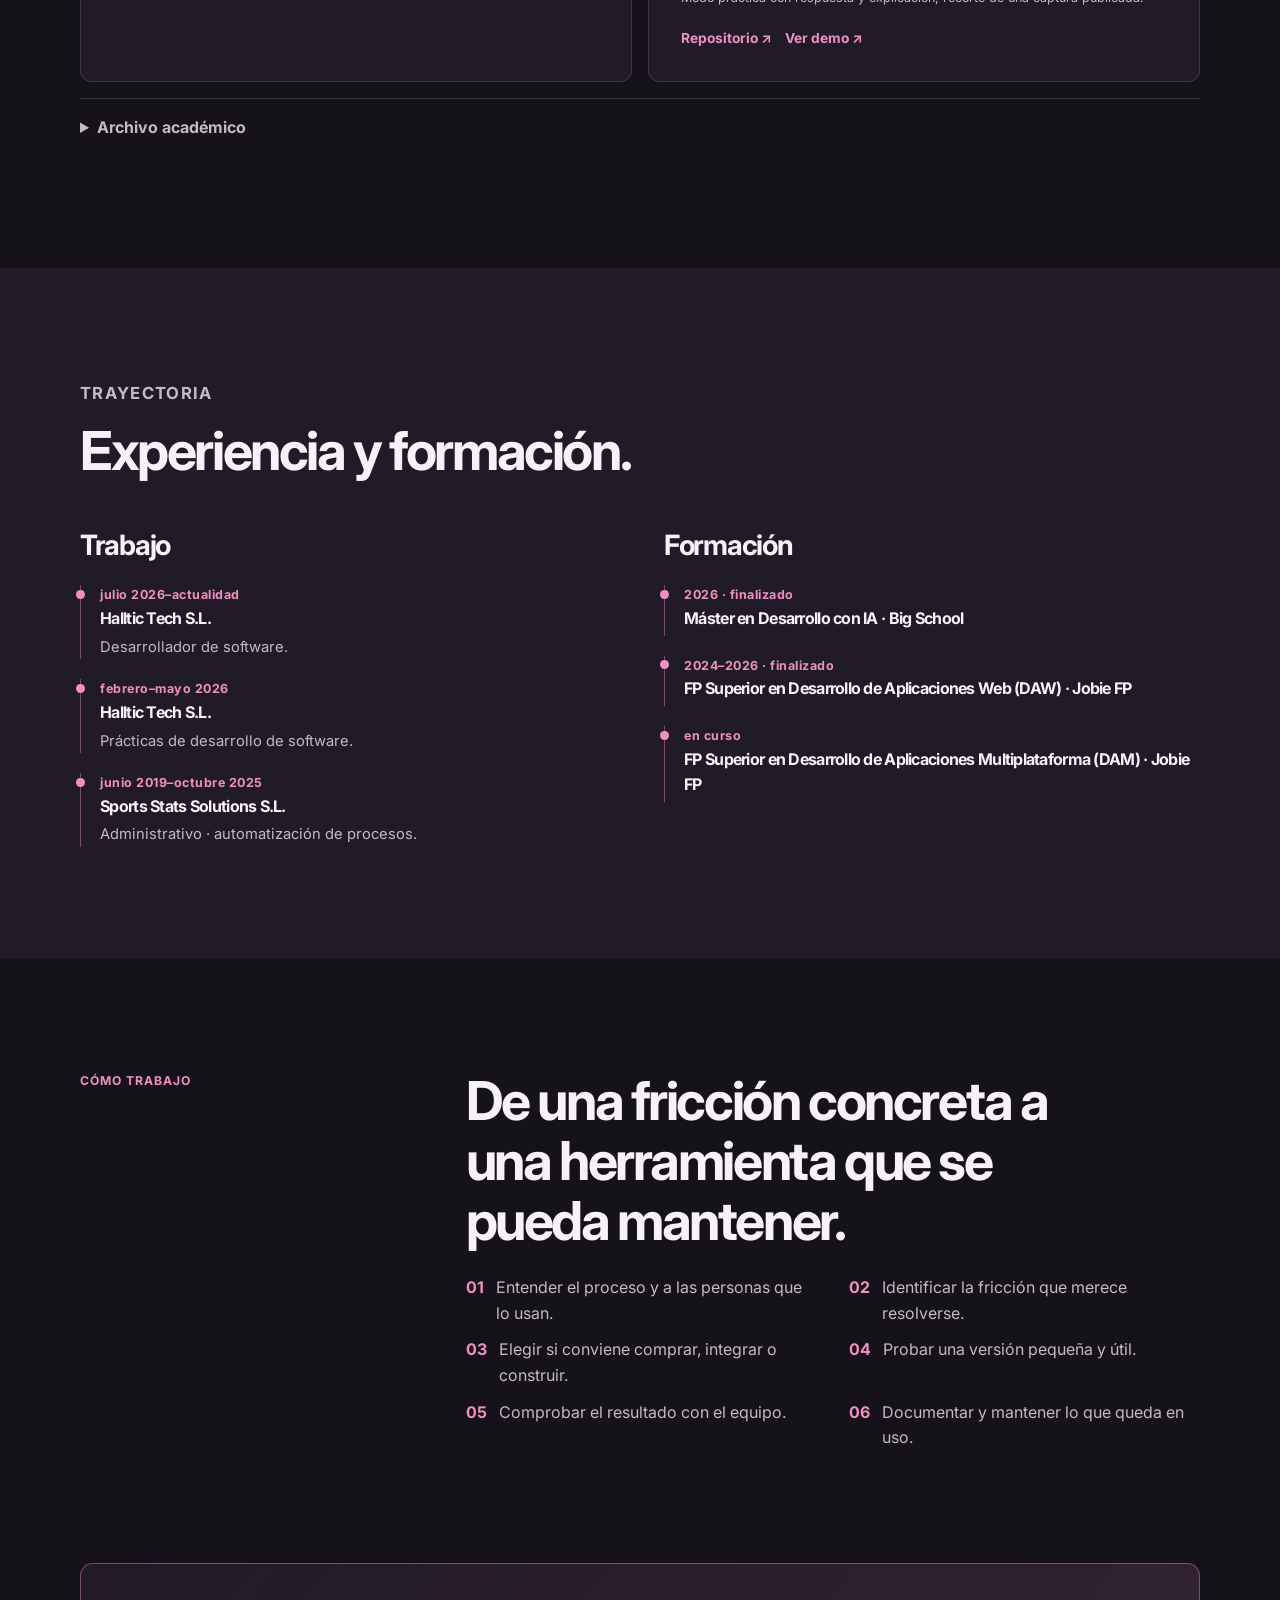
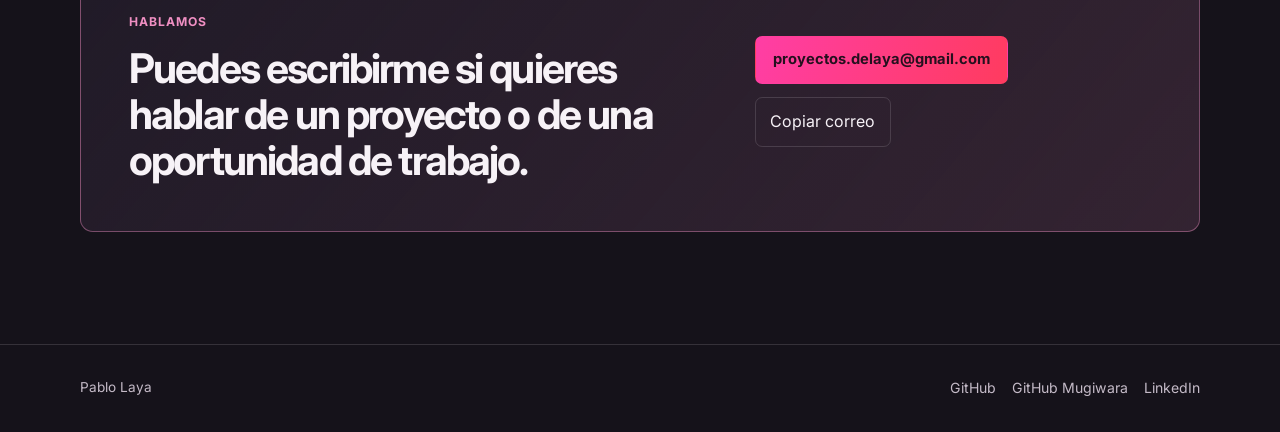
==== commit 42ae5521: "feat(web): add factual Luffy Hermes information and privacy pages Render the informational pages fro" ====
--- a/index.html
+++ b/index.html
@@ -104,7 +104,7 @@
           <img src="assets/mugiwara-panel.webp" alt="Panel de control de Mugiwara con navegación y tarjetas de estado" width="1200" height="784" loading="lazy" decoding="async">
           <figcaption>Recorte de una captura pública del panel privado de Mugiwara.</figcaption>
         </figure>
-          <div class="case-links"><a href="https://github.com/asistentes-mugiwara/mugiwara-control-panel" target="_blank" rel="noopener noreferrer">Repositorio del panel <span aria-hidden="true">↗</span></a><a href="https://github.com/asistentes-mugiwara/mugiwara-no-hermes" target="_blank" rel="noopener noreferrer">Arquitectura <span aria-hidden="true">↗</span></a></div>
+          <div class="case-links"><a href="https://github.com/asistentes-mugiwara/mugiwara-control-panel" target="_blank" rel="noopener noreferrer">Repositorio del panel <span aria-hidden="true">↗</span></a><a href="https://github.com/asistentes-mugiwara/mugiwara-no-hermes" target="_blank" rel="noopener noreferrer">Arquitectura <span aria-hidden="true">↗</span></a><a href="/luffy-hermes/">Luffy Hermes · información y privacidad</a></div>
         </article>
 <article id="case-crm" class="case-card professional">
           <div class="case-meta"><span>Trabajo profesional</span><span>Python · adaptadores · normalización · auditoría</span></div>
